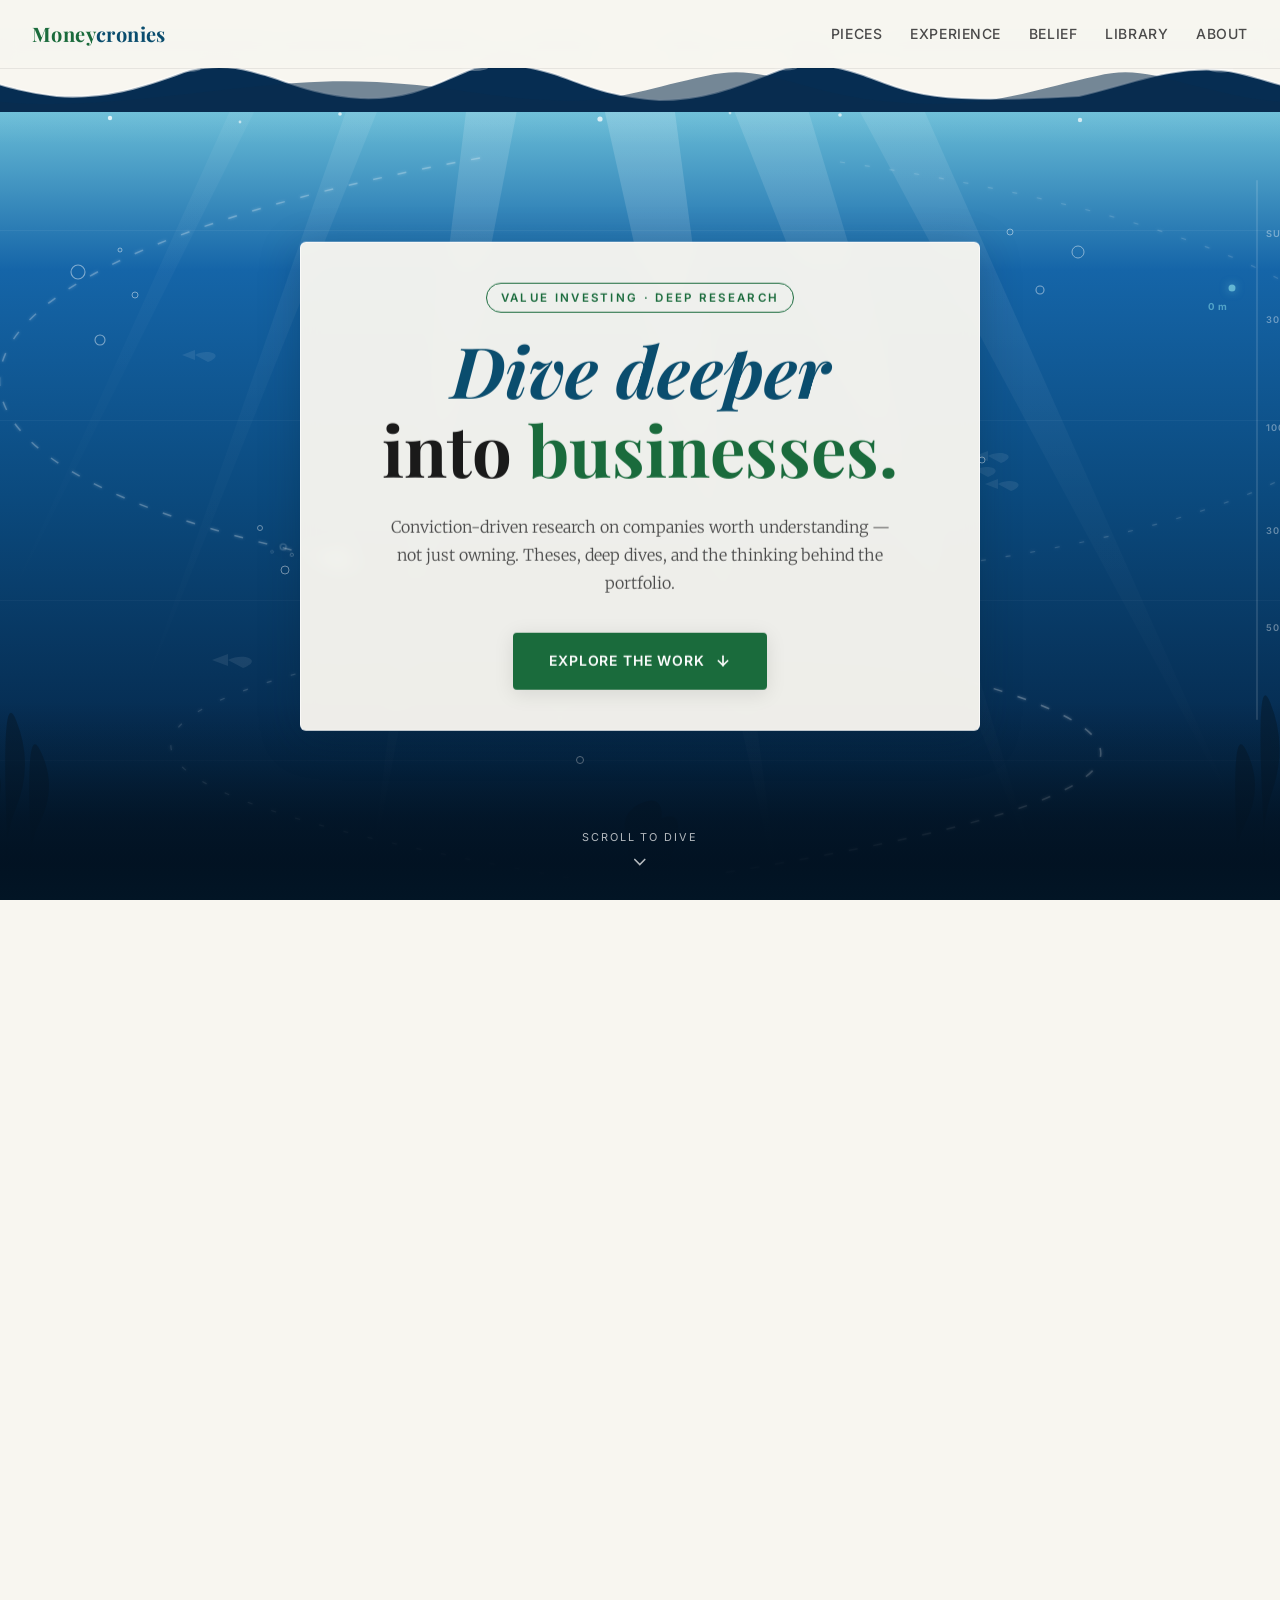
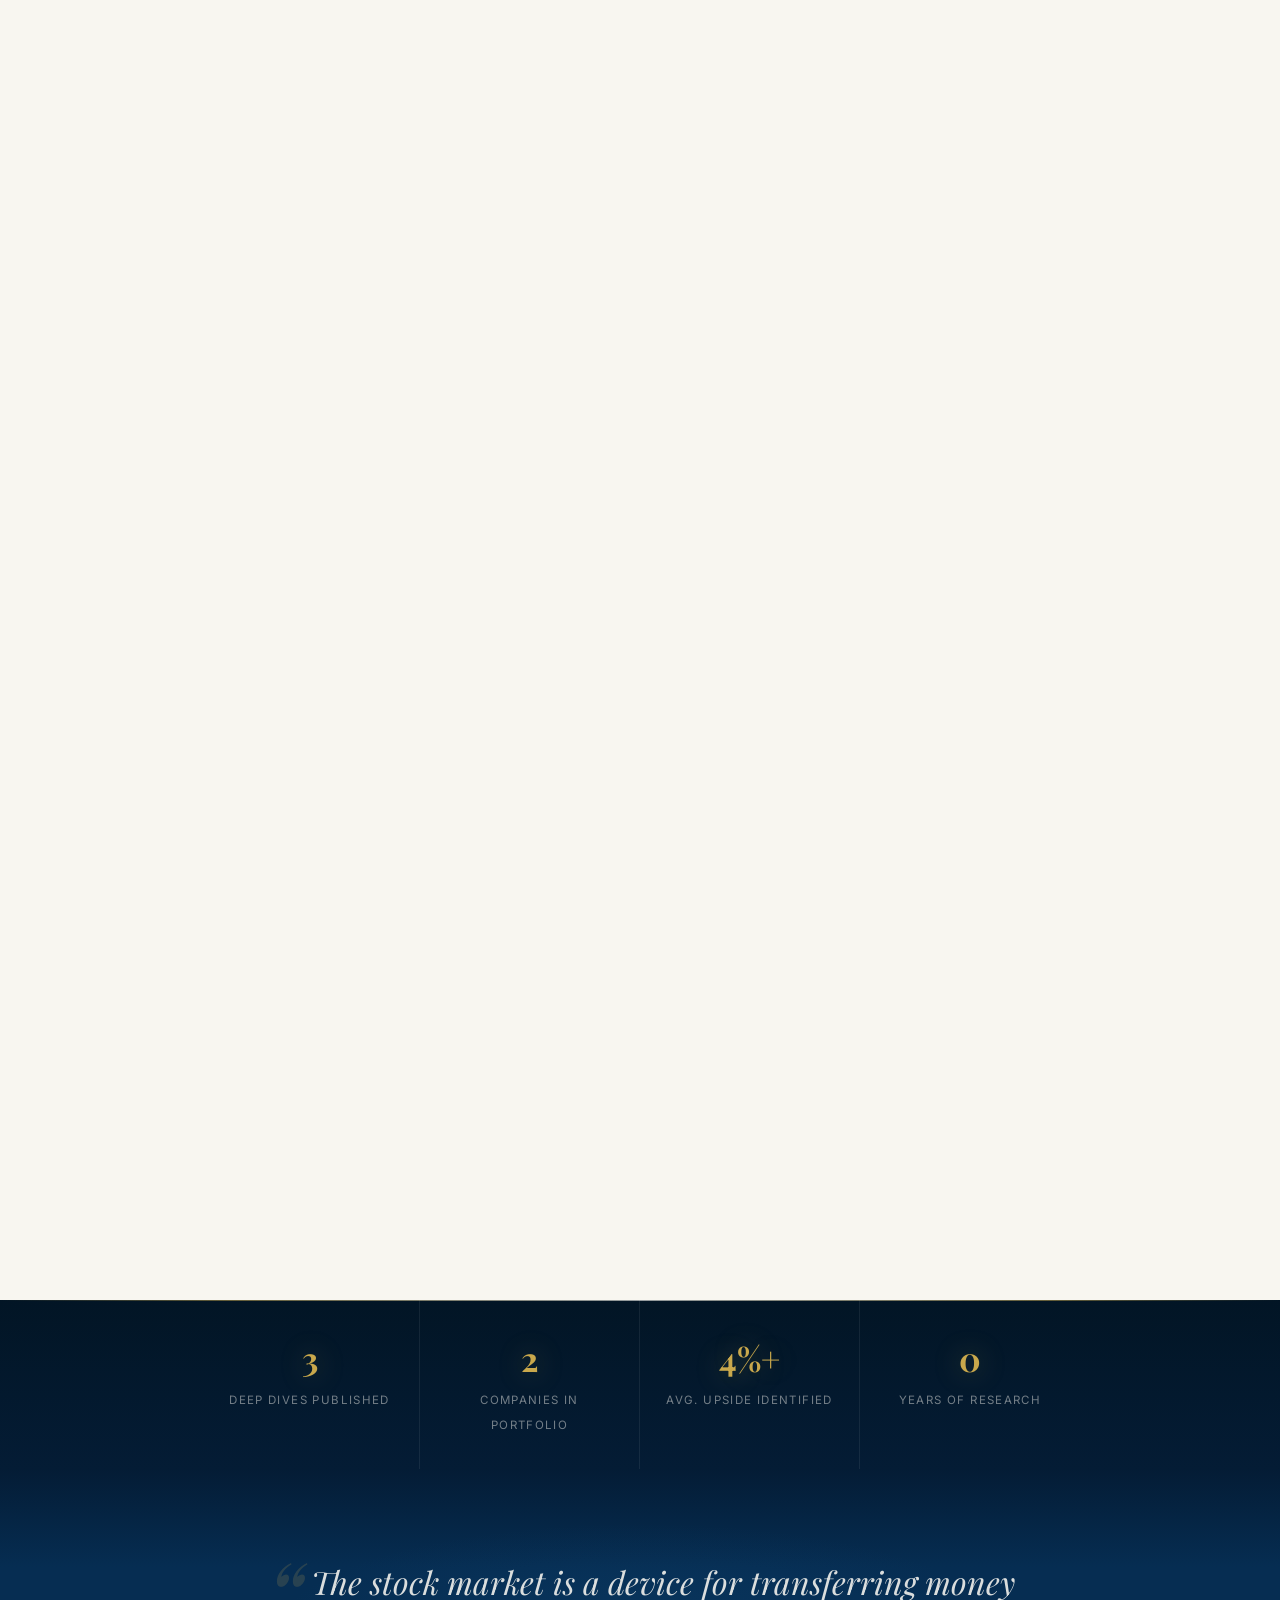
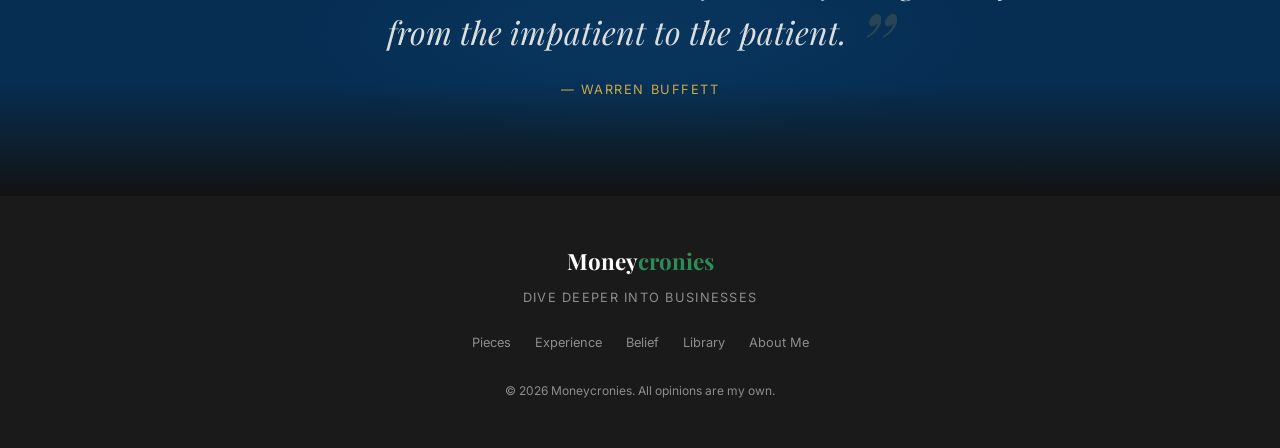
==== index.html @ e6f063aa "Fixed wave bar + ocean-floor treasure section redesign - Fixed dark-navy animated wave bar permanent" ====
<!DOCTYPE html>
<html lang="en">
<head>
  <meta charset="UTF-8" />
  <meta name="viewport" content="width=device-width, initial-scale=1.0" />
  <title>Moneycronies — Dive Deeper Into Businesses</title>
  <meta name="description" content="Value investing research, deep-dive analyses, and stock theses by an MBA student turned investor." />
  <link rel="stylesheet" href="styles/main.css?v=11" />
  <link rel="preconnect" href="https://fonts.googleapis.com" />
  <link rel="preconnect" href="https://fonts.gstatic.com" crossorigin />
</head>
<body>

  <!-- ── Navigation ── -->
  <nav class="site-nav" id="siteNav" aria-label="Main navigation">
    <div class="nav-logo">Money<span>cronies</span></div>
    <ul class="nav-links">
      <li><a href="portfolio.html#pieces">Pieces</a></li>
      <li><a href="portfolio.html#experience">Experience</a></li>
      <li><a href="portfolio.html#belief">Belief</a></li>
      <li><a href="portfolio.html#library">Library</a></li>
      <li><a href="portfolio.html#about">About</a></li>
    </ul>
  </nav>

  <!-- ── Fixed Wave Bar — permanently anchored below nav, always visible ── -->
  <div class="fixed-wave" aria-hidden="true">
    <svg viewBox="0 0 1440 52" preserveAspectRatio="none"
         xmlns="http://www.w3.org/2000/svg">

      <!-- Wave 1 — primary crashing wave, right → left, 14 s -->
      <g>
        <animateTransform attributeName="transform" attributeType="XML"
          type="translate" from="0,0" to="-1440,0"
          dur="14s" repeatCount="indefinite"/>

        <!-- Dark navy filled wave body: steep leading face, gentle trailing face -->
        <path d="M0,36
                 C65,22  105,6  160,10  C200,14 230,30 290,36
                 C355,40 400,22 440,10  C472,4  495,7  520,14
                 C548,20 572,34 632,38  C690,40 720,22 760,8
                 C796,2  820,6  850,14  C878,22 905,36 968,40
                 C1030,40 1070,20 1110,8 C1144,2 1166,6 1194,14
                 C1222,22 1248,36 1308,38 C1355,40 1400,38 1440,36
                 C1505,22 1545,6  1600,10 C1640,14 1670,30 1730,36
                 C1795,40 1840,22 1880,10 C1912,4  1935,7  1960,14
                 C1988,20 2012,34 2072,38 C2130,40 2160,22 2200,8
                 C2236,2  2260,6  2290,14 C2318,22 2345,36 2408,40
                 C2470,40 2510,20 2550,8  C2584,2  2606,6  2634,14
                 C2662,22 2688,36 2748,38 C2795,40 2840,38 2880,36
                 L2880,52 L0,52 Z"
              fill="#062d52"/>

        <!-- White foam — highlights the crest of each wave -->
        <path d="M0,36
                 C65,22  105,6  160,10  C200,14 230,30 290,36
                 C355,40 400,22 440,10  C472,4  495,7  520,14
                 C548,20 572,34 632,38  C690,40 720,22 760,8
                 C796,2  820,6  850,14  C878,22 905,36 968,40
                 C1030,40 1070,20 1110,8 C1144,2 1166,6 1194,14
                 C1222,22 1248,36 1308,38 C1355,40 1400,38 1440,36
                 C1505,22 1545,6  1600,10 C1640,14 1670,30 1730,36
                 C1795,40 1840,22 1880,10 C1912,4  1935,7  1960,14
                 C1988,20 2012,34 2072,38 C2130,40 2160,22 2200,8
                 C2236,2  2260,6  2290,14 C2318,22 2345,36 2408,40
                 C2470,40 2510,20 2550,8  C2584,2  2606,6  2634,14
                 C2662,22 2688,36 2748,38 C2795,40 2840,38 2880,36"
              fill="none" stroke="rgba(255,255,255,0.60)" stroke-width="2.2"
              stroke-linecap="round"/>

        <!-- Foam speckles at wave peaks — simulate breaking crests -->
        <ellipse cx="160"  cy="9"  rx="14" ry="3.5" fill="rgba(255,255,255,0.28)"/>
        <ellipse cx="440"  cy="9"  rx="12" ry="3"   fill="rgba(255,255,255,0.24)"/>
        <ellipse cx="760"  cy="7"  rx="16" ry="4"   fill="rgba(255,255,255,0.30)"/>
        <ellipse cx="1110" cy="7"  rx="14" ry="3.5" fill="rgba(255,255,255,0.26)"/>
        <ellipse cx="1600" cy="9"  rx="14" ry="3.5" fill="rgba(255,255,255,0.28)"/>
        <ellipse cx="1880" cy="9"  rx="12" ry="3"   fill="rgba(255,255,255,0.24)"/>
        <ellipse cx="2200" cy="7"  rx="16" ry="4"   fill="rgba(255,255,255,0.30)"/>
        <ellipse cx="2550" cy="7"  rx="14" ry="3.5" fill="rgba(255,255,255,0.26)"/>
      </g>

      <!-- Wave 2 — secondary swell, left → right, 22 s, slightly transparent -->
      <g>
        <animateTransform attributeName="transform" attributeType="XML"
          type="translate" from="-1440,0" to="0,0"
          dur="22s" repeatCount="indefinite"/>

        <path d="M0,40
                 C120,30 190,18 280,22  C365,26 405,38 475,40
                 C545,44 585,28 650,16  C688,8  715,14 755,24
                 C790,32 820,42 905,44  C985,44 1025,28 1090,16
                 C1125,8  1152,14 1192,24 C1232,32 1262,42 1340,44
                 C1385,44 1415,42 1440,40
                 C1560,30 1630,18 1720,22 C1805,26 1845,38 1915,40
                 C1985,44 2025,28 2090,16 C2128,8  2155,14 2195,24
                 C2230,32 2260,42 2345,44 C2425,44 2465,28 2530,16
                 C2565,8  2592,14 2632,24 C2672,32 2702,42 2780,44
                 C2825,44 2855,42 2880,40
                 L2880,52 L0,52 Z"
              fill="rgba(10,45,78,0.55)"/>
      </g>

    </svg>
  </div>

  <!-- ══════════════════════════════════════════════════════════
       HERO — 500vh scroll wrapper; inner sticky div is 100vh.
       Fish follows SVG path. Depth panels reveal progressively.
  ══════════════════════════════════════════════════════════════ -->
  <div class="hero-scroll-wrapper" id="heroScrollWrapper">
    <div class="hero-sticky">

      <!-- ── Full-viewport ocean illustration ── -->
      <svg id="oceanScene" class="ocean-scene"
           viewBox="0 0 1440 900"
           preserveAspectRatio="xMidYMid slice"
           xmlns="http://www.w3.org/2000/svg"
           aria-hidden="true">
        <defs>

          <!-- Ocean gradient: pale surface → deep abyss -->
          <linearGradient id="oceanGrad" x1="0" y1="0" x2="0" y2="1">
            <stop offset="0%"   stop-color="#dff2fb"/>
            <stop offset="12%"  stop-color="#6bbfd8"/>
            <stop offset="30%"  stop-color="#1565a8"/>
            <stop offset="55%"  stop-color="#0b4a7e"/>
            <stop offset="80%"  stop-color="#062d52"/>
            <stop offset="100%" stop-color="#021525"/>
          </linearGradient>

          <!-- Crepuscular rays: bright at surface, fade with depth -->
          <linearGradient id="rayGrad" x1="0" y1="0" x2="0" y2="1">
            <stop offset="0%"   stop-color="#ffffff" stop-opacity="0.20"/>
            <stop offset="60%"  stop-color="#ffffff" stop-opacity="0.04"/>
            <stop offset="100%" stop-color="#ffffff" stop-opacity="0"/>
          </linearGradient>

          <!-- Fish drop shadow -->
          <filter id="turtleShadow" x="-40%" y="-40%" width="180%" height="180%">
            <feDropShadow dx="0" dy="2" stdDeviation="6"
                          flood-color="#021525" flood-opacity="0.50"/>
          </filter>

          <!-- Subtle path glow -->
          <filter id="pathGlow" x="-10%" y="-10%" width="120%" height="120%">
            <feGaussianBlur stdDeviation="1.5" result="b"/>
            <feMerge><feMergeNode in="b"/><feMergeNode in="SourceGraphic"/></feMerge>
          </filter>

          <!-- Sky gradient above the water surface -->
          <linearGradient id="skyGrad" x1="0" y1="0" x2="0" y2="1">
            <stop offset="0%"   stop-color="#dff2fb" stop-opacity="0.30"/>
            <stop offset="100%" stop-color="#dff2fb" stop-opacity="0"/>
          </linearGradient>

        </defs>

        <!-- Background -->
        <rect width="1440" height="900" fill="url(#oceanGrad)"/>

        <!-- Sky area — static gradient fade above the surface wave -->
        <rect x="0" y="0" width="1440" height="145" fill="url(#skyGrad)"/>

        <!-- Halocline depth bands -->
        <rect x="0" y="230" width="1440" height="1" fill="white" opacity="0.05"/>
        <rect x="0" y="420" width="1440" height="1" fill="white" opacity="0.04"/>
        <rect x="0" y="600" width="1440" height="1" fill="white" opacity="0.03"/>
        <rect x="0" y="760" width="1440" height="1" fill="white" opacity="0.02"/>

        <!-- Crepuscular rays -->
        <polygon points="560,0  618,0  450,880"  fill="url(#rayGrad)" opacity="0.85"/>
        <polygon points="660,0  740,0  860,900"  fill="url(#rayGrad)" opacity="1"/>
        <polygon points="770,0  855,0  1120,880" fill="url(#rayGrad)" opacity="0.8"/>
        <polygon points="880,0  955,0  1320,820" fill="url(#rayGrad)" opacity="0.6"/>
        <polygon points="465,0  502,0  220,700"  fill="url(#rayGrad)" opacity="0.55"/>
        <polygon points="360,0  390,0   80,620"  fill="url(#rayGrad)" opacity="0.35"/>

        <!-- Surface sparkles — fixed twinkle points on the water -->
        <circle cx="190"  cy="118" r="2.2" fill="white" opacity="0.8"/>
        <circle cx="420"  cy="114" r="1.8" fill="white" opacity="0.7"/>
        <circle cx="680"  cy="119" r="2.6" fill="white" opacity="0.75"/>
        <circle cx="920"  cy="115" r="1.8" fill="white" opacity="0.65"/>
        <circle cx="1160" cy="120" r="2.2" fill="white" opacity="0.7"/>
        <circle cx="320"  cy="122" r="1.4" fill="white" opacity="0.6"/>
        <circle cx="810"  cy="113" r="1.4" fill="white" opacity="0.55"/>

        <!-- Ambient background bubbles (fixed — do not move with path group) -->
        <g opacity="0.45">
          <circle cx="180" cy="340" r="5"   fill="none" stroke="white" stroke-width="1.1"/>
          <circle cx="215" cy="295" r="3"   fill="none" stroke="white" stroke-width="1"/>
          <circle cx="158" cy="272" r="7"   fill="none" stroke="white" stroke-width="1.1"/>
          <circle cx="200" cy="250" r="2"   fill="none" stroke="white" stroke-width="1"/>
          <circle cx="1120" cy="290" r="4"  fill="none" stroke="white" stroke-width="1.1"/>
          <circle cx="1158" cy="252" r="6"  fill="none" stroke="white" stroke-width="1"/>
          <circle cx="1090" cy="232" r="3"  fill="none" stroke="white" stroke-width="1"/>
          <circle cx="365"  cy="570" r="4"  fill="none" stroke="white" stroke-width="1"/>
          <circle cx="340"  cy="528" r="2.5" fill="none" stroke="white" stroke-width="0.9"/>
          <circle cx="1030" cy="500" r="5"  fill="none" stroke="white" stroke-width="1.1"/>
          <circle cx="1062" cy="460" r="3"  fill="none" stroke="white" stroke-width="1"/>
          <circle cx="660"  cy="760" r="3.5" fill="none" stroke="white" stroke-width="1"/>
          <circle cx="640"  cy="718" r="2"   fill="none" stroke="white" stroke-width="0.9"/>
        </g>

        <!-- Decorative background fish silhouettes (fixed) -->
        <g fill="white" opacity="0.08">
          <path d="M275,355 C288,348 306,355 288,362 Z"/>
          <path d="M262,355 L275,350 L275,360 Z"/>
          <path d="M1055,470 C1068,463 1086,470 1068,477 Z"/>
          <path d="M1042,470 L1055,465 L1055,475 Z"/>
          <path d="M1068,456 C1081,449 1099,456 1081,463 Z"/>
          <path d="M1055,456 L1068,451 L1068,461 Z"/>
          <path d="M1078,484 C1091,477 1109,484 1091,491 Z"/>
          <path d="M1065,484 L1078,479 L1078,489 Z"/>
          <path d="M308,660 C323,652 344,660 323,668 Z"/>
          <path d="M292,660 L308,654 L308,666 Z"/>
        </g>

        <!-- Seabed: rocks, coral, seaweed (fixed) -->
        <g fill="#051828" opacity="0.5">
          <ellipse cx="180"  cy="898" rx="140" ry="18"/>
          <ellipse cx="720"  cy="900" rx="200" ry="15"/>
          <ellipse cx="1260" cy="898" rx="150" ry="17"/>
          <ellipse cx="500"  cy="901" rx="90"  ry="12"/>
          <ellipse cx="990"  cy="901" rx="100" ry="13"/>
          <!-- Seaweed left -->
          <path d="M 65,900 Q 52,838 68,792 Q 84,746 66,702 Q 48,658  65,900 Z"/>
          <path d="M 90,900 Q 78,852 96,808 Q114,764  96,720 Q 78,676  90,900 Z"/>
          <path d="M114,900 Q102,858 120,822 Q138,786 120,750 Q102,714 114,900 Z"/>
          <path d="M 42,900 Q 20,814  54,748 Q 88,682  66,900 Z" opacity="0.6"/>
          <path d="M 52,900 L 46,818 Q 32,784  62,772 Q 92,760  74,820 L 68,900 Z"/>
          <!-- Seaweed right -->
          <path d="M1348,900 Q1336,838 1352,792 Q1368,746 1350,702 Q1332,658 1348,900 Z"/>
          <path d="M1372,900 Q1360,852 1378,808 Q1396,764 1378,720 Q1360,676 1372,900 Z"/>
          <path d="M1320,900 Q1308,858 1326,822 Q1344,786 1326,750 Q1308,714 1320,900 Z"/>
          <path d="M1398,900 Q1420,814 1386,748 Q1352,682 1372,900 Z" opacity="0.6"/>
          <!-- Centre coral -->
          <path d="M712,900 L708,844 Q696,812 724,802 Q752,792 736,846 L732,900 Z"/>
          <path d="M732,900 L728,856 Q716,828 742,818 Q768,808 752,854 L748,900 Z"/>
        </g>

        <!-- ══════════════════════════════════════════════
             PATH GROUP — dive paths + animated fish.
             JS applies translate(0, -Y) to this group as
             scroll progresses, creating the parallax effect
             of rising upward as you descend deeper.
             Fish (turtleGroup) lives here too so it stays
             visually on the path at all scroll positions.
        ══════════════════════════════════════════════ -->
        <g id="pathGroup">

          <!--
            TWO ASYMMETRIC DIVE PATHS
            Path A: fish follows this. Starts left-of-centre, lunges far LEFT,
                    crosses to far RIGHT, settles centre-bottom.
            Path B: decorative companion. Starts right-of-centre, lunges far RIGHT,
                    crosses to far LEFT, settles slightly offset from A.
          -->

          <!-- Path A — fish route -->
          <path id="divePath"
                d="M 560,158
                   C -60,270 -80,480 500,575
                   C 1080,670 1540,755 790,875"
                fill="none"
                stroke="white"
                stroke-width="1.5"
                stroke-opacity="0.24"
                stroke-dasharray="9 16"
                filter="url(#pathGlow)"/>

          <!-- Path B — companion (different amplitude, different phase) -->
          <path id="divePathB"
                d="M 920,162
                   C 1600,260 1640,490 980,572
                   C 320,654 -100,748 650,878"
                fill="none"
                stroke="white"
                stroke-width="1.2"
                stroke-opacity="0.13"
                stroke-dasharray="5 20"
                filter="url(#pathGlow)"/>

          <!-- ══════════════════════════════════════════════
               ANIMATED FISH — faces right (+x), tail at left.
               JS sets: transform="translate(x,y) rotate(θ)"
               Position is in pathGroup's local SVG coordinates.
          ══════════════════════════════════════════════ -->
          <g id="turtleGroup" filter="url(#turtleShadow)">

            <!-- Tail fin — forked, behind the body -->
            <path d="M-20,-9 L-28,0 L-20,9 Z"
                  fill="rgba(107,191,216,0.60)"/>

            <!-- Main body — streamlined oval -->
            <ellipse cx="-2" cy="0" rx="17" ry="9"
                     fill="rgba(107,191,216,0.82)"/>

            <!-- Dorsal fin -->
            <path d="M-6,-9 C-2,-18 7,-14 6,-9 Z"
                  fill="rgba(107,191,216,0.52)"/>

            <!-- Pectoral fin (near side) -->
            <path d="M0,-5 C5,-12 12,-9 10,-4 Z"
                  fill="rgba(255,255,255,0.20)"/>

            <!-- Lateral line — subtle stripe -->
            <path d="M-14,0 C-6,-3 4,-3 12,0"
                  stroke="rgba(255,255,255,0.22)" stroke-width="1.2" fill="none"/>

            <!-- Belly highlight -->
            <path d="M-10,5 C-2,8 6,7 12,3"
                  stroke="rgba(255,255,255,0.14)" stroke-width="1.5" fill="none"/>

            <!-- Eye — dark with specular dot -->
            <circle cx="10" cy="-2" r="3.2" fill="rgba(4,28,48,0.88)"/>
            <circle cx="11" cy="-3" r="1.1" fill="rgba(255,255,255,0.72)"/>

            <!-- Trail bubbles (at negative-x, behind the fish) -->
            <circle class="tb" cx="-36" cy="-5" r="2.2"
                    fill="none" stroke="rgba(255,255,255,0.38)" stroke-width="1.0"/>
            <circle class="tb" cx="-48" cy=" 4" r="1.6"
                    fill="none" stroke="rgba(255,255,255,0.28)" stroke-width="0.9"/>
            <circle class="tb" cx="-58" cy="-2" r="3.0"
                    fill="none" stroke="rgba(255,255,255,0.22)" stroke-width="1.1"/>
            <circle class="tb" cx="-68" cy=" 5" r="1.4"
                    fill="none" stroke="rgba(255,255,255,0.18)" stroke-width="0.8"/>

          </g><!-- /#turtleGroup -->

        </g><!-- /#pathGroup -->

      </svg><!-- /#oceanScene -->

      <!-- ══════════════════════════════════════════════
           DEPTH CONTENT PANELS
           Each panel is positioned absolutely inside the sticky
           viewport. JS drives all position/opacity via RAF.
           Panels linger centred, then anchor to their side,
           then recede upward out of view as dive continues.
      ══════════════════════════════════════════════ -->

      <!-- Panel 1 — The Framework (left) -->
      <div class="depth-panel dp-left" id="depthPanel1" data-threshold="0.18">
        <div class="dp-depth-tag">30 m · The Framework</div>
        <h3 class="dp-title">Three Questions Before Every Investment</h3>
        <ol class="dp-list">
          <li>Does the business possess a structural, durable advantage?</li>
          <li>Does management allocate capital with discipline and honesty?</li>
          <li>Am I paying a rational price relative to intrinsic value?</li>
        </ol>
        <p class="dp-note">If all three answers are yes, I write the thesis.</p>
      </div>

      <!-- Panel 2 — Latest Deep Dive (right) -->
      <div class="depth-panel dp-right" id="depthPanel2" data-threshold="0.38">
        <div class="dp-depth-tag">100 m · Latest Work</div>
        <h3 class="dp-title">Latest Deep Dive</h3>
        <p class="dp-excerpt">
          A full-length analysis examining the competitive position,
          unit economics, and long-term earnings power of a business
          the market has mispriced.
        </p>
        <a href="portfolio.html#pieces" class="dp-link">
          Read the Analysis
          <svg width="12" height="12" viewBox="0 0 24 24" fill="none"
               stroke="currentColor" stroke-width="2.5" stroke-linecap="round">
            <line x1="5" y1="12" x2="19" y2="12"/>
            <polyline points="12 5 19 12 12 19"/>
          </svg>
        </a>
      </div>

      <!-- Panel 3 — Conviction (left) -->
      <div class="depth-panel dp-left" id="depthPanel3" data-threshold="0.58">
        <div class="dp-depth-tag">300 m · Conviction</div>
        <blockquote class="dp-quote">
          "The best businesses are the ones that keep getting better."
          <cite>— Charlie Munger</cite>
        </blockquote>
        <p class="dp-note">
          I look for compounding machines — businesses that reinvest
          at high returns and widen their moat with every passing year.
        </p>
      </div>

      <!-- Panel 4 — CTA (centre) -->
      <div class="depth-panel dp-centre" id="depthPanel4" data-threshold="0.76">
        <div class="dp-depth-tag">500 m · The Full Portfolio</div>
        <h3 class="dp-title">You've Reached the Bottom.</h3>
        <p class="dp-note">
          Every position in my portfolio has a written thesis behind it.
          Explore the deep dives, the reasoning, and the conviction.
        </p>
        <a href="portfolio.html" class="dp-cta-btn">
          Explore the Work
          <svg width="14" height="14" viewBox="0 0 24 24" fill="none"
               stroke="currentColor" stroke-width="2.5" stroke-linecap="round">
            <line x1="12" y1="5" x2="12" y2="19"/>
            <polyline points="19 12 12 19 5 12"/>
          </svg>
        </a>
      </div>

      <!-- ── Depth meter (right edge) ── -->
      <div class="depth-meter" id="depthMeter" aria-hidden="true">
        <div class="dm-track">
          <div class="dm-fill" id="dmFill"></div>
        </div>
        <div class="dm-labels">
          <span class="dm-label" style="top:10%">Surface</span>
          <span class="dm-label" style="top:26%">30 m</span>
          <span class="dm-label" style="top:46%">100 m</span>
          <span class="dm-label" style="top:65%">300 m</span>
          <span class="dm-label" style="top:83%">500 m</span>
        </div>
        <div class="dm-dot" id="dmDot"></div>
        <div class="dm-depth-readout" id="dmReadout">0 m</div>
      </div>

      <!-- ── Hero text (fades out as dive begins) ── -->
      <div class="hero-content" id="heroContent">
        <span class="hero-eyebrow">Value Investing · Deep Research</span>
        <h1 class="hero-title">
          <em>Dive deeper</em><br />
          into <span class="accent">businesses.</span>
        </h1>
        <p class="hero-sub">
          Conviction-driven research on companies worth understanding —
          not just owning. Theses, deep dives, and the thinking
          behind the portfolio.
        </p>
        <a href="portfolio.html" class="btn-primary">
          Explore the Work
          <svg width="16" height="16" viewBox="0 0 24 24" fill="none"
               stroke="currentColor" stroke-width="2.5" stroke-linecap="round">
            <line x1="12" y1="5" x2="12" y2="19"/>
            <polyline points="19 12 12 19 5 12"/>
          </svg>
        </a>
      </div>

      <!-- ── Scroll prompt ── -->
      <div class="scroll-cue" id="scrollCue" aria-hidden="true">
        <span>Scroll to dive</span>
        <svg viewBox="0 0 24 24" fill="none" stroke="currentColor"
             stroke-width="2" stroke-linecap="round">
          <polyline points="6 9 12 15 18 9"/>
        </svg>
      </div>

    </div><!-- /.hero-sticky -->
  </div><!-- /.hero-scroll-wrapper -->

  <!-- ── Stats Bar ── -->
  <div class="stats-bar" role="region" aria-label="Quick stats">
    <div class="stat-item reveal">
      <span class="stat-num" data-count="12">0</span>
      <span class="stat-label">Deep Dives Published</span>
    </div>
    <div class="stat-item reveal reveal-delay-1">
      <span class="stat-num" data-count="8">0</span>
      <span class="stat-label">Companies in Portfolio</span>
    </div>
    <div class="stat-item reveal reveal-delay-2">
      <span class="stat-num" data-suffix="%+" data-count="18">0</span>
      <span class="stat-label">Avg. Upside Identified</span>
    </div>
    <div class="stat-item reveal reveal-delay-3">
      <span class="stat-num" data-count="3">0</span>
      <span class="stat-label">Years of Research</span>
    </div>
  </div>

  <!-- ── Teaser Quote ── -->
  <section class="teaser-quote" aria-label="Philosophy">
    <blockquote class="reveal">
      <span class="quote-mark">&ldquo;</span>
      The stock market is a device for transferring money from the impatient
      to the patient.
      <span class="quote-mark">&rdquo;</span>
      <cite>— Warren Buffett</cite>
    </blockquote>
  </section>

  <!-- ── Footer ── -->
  <footer class="site-footer">
    <div class="footer-logo">Money<span>cronies</span></div>
    <p class="footer-tagline">Dive Deeper Into Businesses</p>
    <nav class="footer-nav" aria-label="Footer navigation">
      <a href="portfolio.html#pieces">Pieces</a>
      <a href="portfolio.html#experience">Experience</a>
      <a href="portfolio.html#belief">Belief</a>
      <a href="portfolio.html#library">Library</a>
      <a href="portfolio.html#about">About Me</a>
    </nav>
    <p class="footer-copy">&copy; 2026 Moneycronies. All opinions are my own.</p>
  </footer>

  <script src="scripts/main.js"></script>
</body>
</html>
---- styles/main.css ----
/* ============================================================
   MONEYCRONIES — Main Stylesheet
   Palette: White #FFFFFF | Green #1A6B3C | Teal #0A4D6E | Blue #1B6CA8
   ============================================================ */

@import url('https://fonts.googleapis.com/css2?family=Playfair+Display:ital,wght@0,400;0,600;0,700;1,400&family=Inter:wght@300;400;500;600&family=Merriweather:ital,wght@0,300;0,400;1,300&display=swap');

/* ── Reset & Base ── */
*, *::before, *::after { box-sizing: border-box; margin: 0; padding: 0; }

:root {
  --white:       #FFFFFF;
  --cream:       #F8F6F0;
  --ink:         #1A1A1A;
  --ink-light:   #4A4A4A;
  --green:       #1A6B3C;
  --green-light: #2E8B57;
  --green-muted: #D6EDE0;
  --blue:        #1B6CA8;
  --blue-deep:   #0A4D6E;
  --blue-muted:  #D0E8F5;
  --gold:        #C9A84C;
  --border:      #D8D4C8;

  --font-serif:  'Playfair Display', Georgia, serif;
  --font-body:   'Inter', system-ui, sans-serif;
  --font-read:   'Merriweather', Georgia, serif;

  --max-w:       1100px;
  --radius:      4px;
  --shadow-sm:   0 1px 4px rgba(0,0,0,0.08);
  --shadow-md:   0 4px 20px rgba(0,0,0,0.10);
  --shadow-lg:   0 10px 40px rgba(0,0,0,0.14);
  --transition:  0.3s ease;
}

html { scroll-behavior: smooth; font-size: 16px; }

body {
  font-family: var(--font-body);
  color: var(--ink);
  background: var(--cream);
  line-height: 1.6;
  overflow-x: hidden;
}

a { color: inherit; text-decoration: none; }
img { max-width: 100%; display: block; }

/* ── Utility ── */
.container { max-width: var(--max-w); margin: 0 auto; padding: 0 24px; }
.sr-only { position: absolute; width: 1px; height: 1px; overflow: hidden; clip: rect(0,0,0,0); }

/* ── Scrollbar ── */
::-webkit-scrollbar { width: 6px; }
::-webkit-scrollbar-track { background: var(--cream); }
::-webkit-scrollbar-thumb { background: var(--green); border-radius: 3px; }

/* ============================================================
   HERO PAGE  (index.html)
   ============================================================ */

/* ── Nav — always cream, always-green logo ── */
.site-nav {
  position: fixed;
  top: 0; left: 0; right: 0;
  z-index: 100;
  padding: 18px 32px;
  display: flex;
  justify-content: space-between;
  align-items: center;
  background: rgba(248, 246, 240, 0.97);
  backdrop-filter: blur(10px);
  -webkit-backdrop-filter: blur(10px);
  box-shadow: 0 1px 0 rgba(0,0,0,0.07);
}

/* Logo — always brand green */
.nav-logo {
  font-family: var(--font-serif);
  font-size: 1.25rem;
  font-weight: 700;
  color: var(--green);
  letter-spacing: 0.02em;
}
.nav-logo span { color: var(--blue-deep); }

/* Nav links — always ink */
.nav-links { display: flex; gap: 28px; list-style: none; }
.nav-links a {
  font-size: 0.875rem;
  font-weight: 500;
  color: var(--ink-light);
  letter-spacing: 0.04em;
  text-transform: uppercase;
  transition: color var(--transition);
}
.nav-links a:hover { color: var(--green); }

/* Fixed wave bar — sits just below the nav, always visible */
.fixed-wave {
  position: fixed;
  top: 60px;      /* nav height ≈ 56px + 4px breathing room */
  left: 0;
  right: 0;
  height: 52px;
  z-index: 99;    /* below nav (100), above hero ocean */
  overflow: hidden;
  pointer-events: none;
  background: var(--cream); /* cream above the wave line */
}
.fixed-wave svg {
  position: absolute;
  inset: 0;
  width: 100%;
  height: 100%;
}

/* ══════════════════════════════════════════════════
   HERO — Scroll-driven ocean dive
   The wrapper is tall (280vh); the inner div is sticky
   so the scene stays in the viewport while the user
   scrolls, driving the turtle along an SVG path.
══════════════════════════════════════════════════ */

/* Tall scroll container — 500vh gives room for 4 depth panels */
.hero-scroll-wrapper {
  position: relative;
  height: 500vh;
}

/* Sticky viewport — ocean lives here */
.hero-sticky {
  position: sticky;
  top: 0;
  height: 100vh;
  overflow: hidden;
}

/* Smooth gradient vignettes — top and bottom of the ocean */
.hero-sticky::before,
.hero-sticky::after {
  content: '';
  position: absolute;
  left: 0;
  right: 0;
  z-index: 6;          /* above ocean SVG, below depth panels (z-index 7+) */
  pointer-events: none;
}
/* Top vignette — removed; nav is always cream, no scrim needed */
.hero-sticky::before {
  top: 0;
  height: 112px; /* matches nav (60px) + wave bar (52px) */
  background: transparent;
}
/* Bottom vignette — fades deep ocean into the dark seabed below */
.hero-sticky::after {
  bottom: 0;
  height: 22vh;
  background: linear-gradient(
    to bottom,
    transparent        0%,
    rgba(2,18,34,0.25) 30%,
    rgba(2,18,34,0.72) 60%,
    rgba(2,18,34,0.95) 82%,
    #021525            100%
  );
}

/* Full-bleed ocean SVG */
.ocean-scene {
  position: absolute;
  inset: 0;
  width: 100%;
  height: 100%;
  display: block;
}

/* ── Hero text overlay ── */
.hero-content {
  position: absolute;
  top: 54%;
  left: 50%;
  transform: translate(-50%, -50%);
  z-index: 10;
  text-align: center;
  max-width: 680px;
  width: calc(100% - 48px);
  padding: 40px 48px;
  /* Solid card floating in the ocean */
  background: rgba(248, 246, 240, 0.96);
  backdrop-filter: blur(8px);
  -webkit-backdrop-filter: blur(8px);
  border: 1px solid rgba(255, 255, 255, 0.70);
  border-radius: 6px;
  box-shadow: 0 8px 40px rgba(4, 30, 48, 0.25);
  will-change: opacity, transform;
}

.hero-eyebrow {
  display: inline-block;
  font-size: 0.72rem;
  font-weight: 600;
  letter-spacing: 0.2em;
  text-transform: uppercase;
  color: var(--green);
  margin-bottom: 18px;
  padding: 5px 14px;
  border: 1px solid var(--green);
  border-radius: 20px;
}

.hero-title {
  font-family: var(--font-serif);
  font-size: clamp(2.4rem, 5.5vw, 4.4rem);
  font-weight: 700;
  line-height: 1.12;
  color: var(--ink);
  margin-bottom: 24px;
}
.hero-title em    { font-style: italic; color: var(--blue-deep); }
.hero-title .accent { color: var(--green); }

.hero-sub {
  font-family: var(--font-read);
  font-size: 1rem;
  font-weight: 300;
  line-height: 1.75;
  color: var(--ink-light);
  max-width: 500px;
  margin: 0 auto 36px;
}

/* ── CTA button ── */
.btn-primary {
  display: inline-flex;
  align-items: center;
  gap: 10px;
  padding: 15px 34px;
  background: var(--green);
  color: var(--white);
  font-family: var(--font-body);
  font-size: 0.875rem;
  font-weight: 600;
  letter-spacing: 0.06em;
  text-transform: uppercase;
  border: 2px solid var(--green);
  border-radius: var(--radius);
  cursor: pointer;
  transition: background var(--transition), color var(--transition), transform 0.2s;
  box-shadow: var(--shadow-md);
}
.btn-primary:hover {
  background: transparent;
  color: var(--green);
  transform: translateY(-2px);
}
.btn-primary svg { transition: transform 0.3s; }
.btn-primary:hover svg { transform: translateY(3px); }

/* ── Scroll prompt ── */
.scroll-cue {
  position: absolute;
  bottom: 28px;
  left: 50%;
  transform: translateX(-50%);
  z-index: 10;
  display: flex;
  flex-direction: column;
  align-items: center;
  gap: 6px;
  color: rgba(255,255,255,0.7);
  font-size: 0.68rem;
  letter-spacing: 0.18em;
  text-transform: uppercase;
  animation: bob 2s ease-in-out infinite;
  will-change: opacity;
}
.scroll-cue svg { width: 20px; height: 20px; }

@keyframes bob {
  0%, 100% { transform: translateX(-50%) translateY(0); }
  50%       { transform: translateX(-50%) translateY(7px); }
}

/* ── Turtle trail bubbles (CSS animation, SVG-local coords) ── */
.tb {
  animation: trail-float 2.4s ease-out infinite;
  transform-box: fill-box;
  transform-origin: center;
}
.tb:nth-child(1) { animation-delay: 0s;    animation-duration: 2.2s; }
.tb:nth-child(2) { animation-delay: 0.55s; animation-duration: 2.8s; }
.tb:nth-child(3) { animation-delay: 1.1s;  animation-duration: 2.4s; }
.tb:nth-child(4) { animation-delay: 1.65s; animation-duration: 3s;   }

@keyframes trail-float {
  0%   { transform: translateY(0)    scale(1);   opacity: 0.75; }
  60%  { transform: translateY(-20px) scale(1.1); opacity: 0.4;  }
  100% { transform: translateY(-38px) scale(0.7); opacity: 0;    }
}

/* ══════════════════════════════════════════════════
   DEPTH CONTENT PANELS
   Positioned absolutely inside .hero-sticky.
   Revealed progressively via JS-added .visible class.
══════════════════════════════════════════════════ */
.depth-panel {
  position: absolute;
  /* Horizontally centred — JS applies translateX/Y offset to slide in/out */
  left: 50%;
  top: 52%;
  width: 490px;
  max-width: calc(100vw - 48px);
  padding: 32px 38px;
  /* Dark ocean glass */
  background: rgba(2, 18, 34, 0.82);
  backdrop-filter: blur(20px);
  -webkit-backdrop-filter: blur(20px);
  border: 1px solid rgba(255, 255, 255, 0.12);
  border-radius: 2px;
  border-left: 2px solid rgba(27, 108, 168, 0.60);
  color: rgba(255, 255, 255, 0.88);
  z-index: 8;
  /* JS drives opacity and transform — no CSS transition */
  opacity: 0;
  transform: translateX(-50%) translateY(-50%);
  pointer-events: none;
  will-change: transform, opacity;
}

/* Centre panel — top border instead of left */
.dp-centre {
  border-left: none;
  border-top: 2px solid rgba(27, 108, 168, 0.60);
  text-align: center;
  width: 530px;
  max-width: calc(100vw - 40px);
}

/* Depth tag — e.g. "30 m · The Framework" */
.dp-depth-tag {
  font-family: var(--font-body);
  font-size: 0.62rem;
  font-weight: 700;
  letter-spacing: 0.22em;
  text-transform: uppercase;
  color: rgba(107, 191, 216, 0.85);
  margin-bottom: 14px;
}

/* Panel headings */
.dp-title {
  font-family: var(--font-serif);
  font-size: 1.18rem;
  font-weight: 600;
  line-height: 1.35;
  color: rgba(255, 255, 255, 0.95);
  margin-bottom: 16px;
}

/* Numbered list (framework) */
.dp-list {
  padding-left: 20px;
  margin-bottom: 16px;
}
.dp-list li {
  font-family: var(--font-read);
  font-size: 0.88rem;
  font-weight: 300;
  line-height: 1.7;
  color: rgba(255, 255, 255, 0.75);
  margin-bottom: 8px;
}
.dp-list li::marker { color: rgba(107, 191, 216, 0.7); }

/* Excerpt paragraph */
.dp-excerpt {
  font-family: var(--font-read);
  font-size: 0.88rem;
  font-weight: 300;
  line-height: 1.75;
  color: rgba(255, 255, 255, 0.70);
  margin-bottom: 20px;
}

/* Small note / body text */
.dp-note {
  font-family: var(--font-read);
  font-size: 0.84rem;
  font-weight: 300;
  line-height: 1.75;
  color: rgba(255, 255, 255, 0.62);
  margin-top: 12px;
}

/* Quote block inside panel */
.dp-quote {
  font-family: var(--font-serif);
  font-size: 1.05rem;
  font-style: italic;
  line-height: 1.6;
  color: rgba(255, 255, 255, 0.90);
  border-left: none;
  padding: 0;
  margin-bottom: 16px;
}
.dp-quote cite {
  display: block;
  font-family: var(--font-body);
  font-style: normal;
  font-size: 0.68rem;
  font-weight: 600;
  letter-spacing: 0.14em;
  text-transform: uppercase;
  color: rgba(107, 191, 216, 0.7);
  margin-top: 8px;
}

/* Inline text link */
.dp-link {
  display: inline-flex;
  align-items: center;
  gap: 6px;
  font-family: var(--font-body);
  font-size: 0.72rem;
  font-weight: 600;
  letter-spacing: 0.1em;
  text-transform: uppercase;
  color: rgba(107, 191, 216, 0.9);
  transition: color 0.2s, gap 0.2s;
}
.dp-link:hover { color: white; gap: 10px; }

/* CTA button inside centre panel */
.dp-cta-btn {
  display: inline-flex;
  align-items: center;
  gap: 10px;
  margin-top: 20px;
  padding: 12px 28px;
  background: var(--green);
  color: white;
  font-family: var(--font-body);
  font-size: 0.8rem;
  font-weight: 600;
  letter-spacing: 0.08em;
  text-transform: uppercase;
  border: 1px solid var(--green);
  border-radius: var(--radius);
  transition: background 0.25s, transform 0.2s;
}
.dp-cta-btn:hover { background: transparent; border-color: var(--green-light); transform: translateY(-2px); }

/* ══════════════════════════════════════════════════
   DEPTH METER (right edge of hero)
   A thin vertical gauge that fills as user scrolls.
══════════════════════════════════════════════════ */
.depth-meter {
  position: absolute;
  right: 22px;
  top: 50%;
  transform: translateY(-50%);
  height: 60vh;
  z-index: 8;
  display: flex;
  align-items: flex-start;
}
.dm-track {
  width: 2px;
  height: 100%;
  background: rgba(255, 255, 255, 0.12);
  border-radius: 1px;
  position: relative;
  overflow: hidden;
}
.dm-fill {
  position: absolute;
  top: 0; left: 0; right: 0;
  height: 0%;
  background: linear-gradient(to bottom, rgba(107,191,216,0.8), rgba(27,108,168,0.5));
  border-radius: 1px;
  transition: height 0.1s linear;
}
.dm-labels {
  position: absolute;
  left: 10px;
  top: 0; bottom: 0;
  width: 52px;
}
.dm-label {
  position: absolute;
  font-family: var(--font-body);
  font-size: 0.58rem;
  font-weight: 600;
  letter-spacing: 0.1em;
  text-transform: uppercase;
  color: rgba(255, 255, 255, 0.38);
  white-space: nowrap;
  transform: translateY(-50%);
}
.dm-dot {
  position: absolute;
  right: 26px;
  top: 50%;
  width: 7px;
  height: 7px;
  border-radius: 50%;
  background: rgba(107, 191, 216, 0.9);
  transform: translateX(50%) translateY(-50%);
  box-shadow: 0 0 8px rgba(107, 191, 216, 0.6);
  transition: top 0.12s linear;
}
.dm-depth-readout {
  position: absolute;
  right: 30px;
  top: calc(50% + 14px);
  font-family: var(--font-body);
  font-size: 0.6rem;
  font-weight: 700;
  letter-spacing: 0.1em;
  color: rgba(107, 191, 216, 0.7);
  white-space: nowrap;
  transition: top 0.12s linear;
}

/* ── Stats bar — ocean floor treasure chest ── */
.stats-bar {
  display: flex;
  justify-content: center;
  gap: 0;
  position: relative;
  background: linear-gradient(to bottom, #021525 0%, #041c35 100%);
  border-bottom: none;
  overflow: hidden;
}
/* Glinting mineral seam at the top — like a vein of gold on the seabed */
.stats-bar::before {
  content: '';
  position: absolute;
  top: 0; left: 0; right: 0;
  height: 1px;
  background: linear-gradient(
    to right,
    transparent          0%,
    rgba(201,168,76,0.5) 18%,
    rgba(248,246,240,0.6) 50%,
    rgba(201,168,76,0.5) 82%,
    transparent          100%
  );
}
.stat-item {
  flex: 1;
  max-width: 220px;
  padding: 32px 24px;
  text-align: center;
  border-right: 1px solid rgba(255,255,255,0.07);
  transition: background var(--transition);
}
.stat-item:last-child { border-right: none; }
.stat-item:hover { background: rgba(201,168,76,0.06); }
/* Gold treasure numbers — glinting in the deep */
.stat-num {
  font-family: var(--font-serif);
  font-size: 2.1rem;
  font-weight: 700;
  color: var(--gold);
  text-shadow: 0 0 28px rgba(201,168,76,0.40);
  display: block;
}
.stat-label {
  font-size: 0.72rem;
  letter-spacing: 0.12em;
  text-transform: uppercase;
  color: rgba(248,246,240,0.46);
  margin-top: 6px;
}

/* ── Teaser quote — inscription found at the ocean floor ── */
.teaser-quote {
  padding: 88px 24px 96px;
  text-align: center;
  position: relative;
  background: linear-gradient(
    to bottom,
    #041c35  0%,
    #062d52 30%,
    #062d52 65%,
    #0d1f2d 85%,
    #121212 100%   /* flows into the dark footer */
  );
  overflow: hidden;
}
/* Soft bioluminescent halo around the quote */
.teaser-quote::before {
  content: '';
  position: absolute;
  top: 50%; left: 50%;
  transform: translate(-50%, -50%);
  width: 60%; height: 70%;
  background: radial-gradient(
    ellipse at center,
    rgba(27,108,168,0.14) 0%,
    transparent 68%
  );
  pointer-events: none;
}
.teaser-quote blockquote {
  font-family: var(--font-serif);
  font-size: clamp(1.3rem, 3vw, 2rem);
  font-style: italic;
  color: rgba(248,246,240,0.88);
  max-width: 760px;
  margin: 0 auto;
  line-height: 1.58;
  position: relative;   /* above the ::before glow */
  z-index: 1;
}
.teaser-quote cite {
  display: block;
  margin-top: 22px;
  font-family: var(--font-body);
  font-size: 0.80rem;
  font-style: normal;
  color: var(--gold);
  letter-spacing: 0.12em;
  text-transform: uppercase;
}
.quote-mark {
  font-family: var(--font-serif);
  font-size: 6rem;
  line-height: 0;
  vertical-align: -0.4em;
  color: rgba(201,168,76,0.18);
  display: inline;
}

/* ============================================================
   PORTFOLIO PAGE  (portfolio.html)
   ============================================================ */

.page-header {
  padding: 120px 24px 64px;
  text-align: center;
  background: var(--white);
  border-bottom: 1px solid var(--border);
}
.page-header h1 {
  font-family: var(--font-serif);
  font-size: clamp(2rem, 4vw, 3.2rem);
  color: var(--ink);
  margin-bottom: 12px;
}
.page-header p {
  color: var(--ink-light);
  font-size: 1rem;
  max-width: 480px;
  margin: 0 auto;
}

/* ── Section nav tabs ── */
.section-tabs {
  position: sticky;
  top: 0;
  z-index: 50;
  background: var(--white);
  border-bottom: 1px solid var(--border);
  box-shadow: var(--shadow-sm);
}
.tabs-inner {
  max-width: var(--max-w);
  margin: 0 auto;
  padding: 0 24px;
  display: flex;
  gap: 0;
  overflow-x: auto;
  scrollbar-width: none;
}
.tabs-inner::-webkit-scrollbar { display: none; }
.tab-link {
  display: flex;
  align-items: center;
  gap: 8px;
  padding: 18px 24px;
  font-size: 0.875rem;
  font-weight: 500;
  color: var(--ink-light);
  letter-spacing: 0.04em;
  white-space: nowrap;
  border-bottom: 2px solid transparent;
  transition: all var(--transition);
  cursor: pointer;
}
.tab-link:hover { color: var(--green); }
.tab-link.active { color: var(--green); border-bottom-color: var(--green); }
.tab-link svg { width: 16px; height: 16px; flex-shrink: 0; }

/* ── Generic section wrapper ── */
.portfolio-section {
  padding: 80px 0;
  border-bottom: 1px solid var(--border);
}
.portfolio-section:last-child { border-bottom: none; }
.section-head {
  margin-bottom: 48px;
}
.section-badge {
  display: inline-block;
  font-size: 0.7rem;
  font-weight: 700;
  letter-spacing: 0.18em;
  text-transform: uppercase;
  color: var(--blue-deep);
  background: var(--blue-muted);
  padding: 4px 12px;
  border-radius: 2px;
  margin-bottom: 12px;
}
.section-title {
  font-family: var(--font-serif);
  font-size: clamp(1.6rem, 3vw, 2.4rem);
  font-weight: 700;
  color: var(--ink);
  margin-bottom: 12px;
}
.section-desc {
  color: var(--ink-light);
  font-size: 0.95rem;
  max-width: 520px;
  line-height: 1.7;
}

/* ── PIECES — Article cards ── */
.pieces-grid {
  display: grid;
  grid-template-columns: repeat(auto-fill, minmax(300px, 1fr));
  gap: 28px;
}
.article-card {
  background: var(--white);
  border: 1px solid var(--border);
  border-radius: var(--radius);
  overflow: hidden;
  transition: transform var(--transition), box-shadow var(--transition);
  /* Turtle cursor on hover over article cards */
  cursor: url("data:image/svg+xml,%3Csvg xmlns='http://www.w3.org/2000/svg' width='28' height='28' viewBox='0 0 28 28'%3E%3Cellipse cx='13' cy='14' rx='8' ry='5' fill='%231A6B3C'/%3E%3Cellipse cx='21' cy='14' rx='3' ry='2.5' fill='%23254f34'/%3E%3Ccircle cx='22' cy='13' r='.9' fill='white' opacity='.7'/%3E%3Cpath d='M12,9 C9,5 5,6 7,9Z' fill='%231c4c2e'/%3E%3Cpath d='M12,19 C9,23 5,22 7,19Z' fill='%231c4c2e'/%3E%3Cpath d='M7,12 C3,11 3,15 6,14Z' fill='%231c4c2e'/%3E%3Cpath d='M7,16 C3,15 3,19 6,18Z' fill='%231c4c2e'/%3E%3C/svg%3E") 14 14, pointer;
}
.article-card:hover {
  transform: translateY(-4px);
  box-shadow: var(--shadow-lg);
}
.card-stripe {
  height: 4px;
  background: linear-gradient(90deg, var(--green), var(--blue));
}
.card-body { padding: 28px; }
.card-tag {
  font-size: 0.7rem;
  font-weight: 700;
  letter-spacing: 0.14em;
  text-transform: uppercase;
  color: var(--green);
  margin-bottom: 10px;
}
.card-title {
  font-family: var(--font-serif);
  font-size: 1.15rem;
  font-weight: 600;
  line-height: 1.35;
  color: var(--ink);
  margin-bottom: 10px;
}
.card-excerpt {
  font-size: 0.875rem;
  color: var(--ink-light);
  line-height: 1.65;
  margin-bottom: 20px;
}
.card-meta {
  display: flex;
  align-items: center;
  justify-content: space-between;
  font-size: 0.75rem;
  color: var(--ink-light);
  border-top: 1px solid var(--border);
  padding-top: 14px;
}
.card-read-more {
  color: var(--green);
  font-weight: 600;
  font-size: 0.8rem;
  letter-spacing: 0.06em;
  text-transform: uppercase;
  display: flex;
  align-items: center;
  gap: 4px;
  transition: gap var(--transition);
}
.article-card:hover .card-read-more { gap: 8px; }

/* ── EXPERIENCE — Timeline ── */
.timeline { position: relative; padding-left: 32px; }
.timeline::before {
  content: '';
  position: absolute;
  left: 0; top: 8px; bottom: 0;
  width: 2px;
  background: linear-gradient(to bottom, var(--green), var(--blue-deep));
}
.timeline-item { position: relative; margin-bottom: 44px; }
.timeline-dot {
  position: absolute;
  left: -39px; top: 6px;
  width: 14px; height: 14px;
  background: var(--green);
  border: 3px solid var(--cream);
  border-radius: 50%;
  box-shadow: 0 0 0 2px var(--green);
}
.timeline-date {
  font-size: 0.75rem;
  font-weight: 700;
  letter-spacing: 0.1em;
  text-transform: uppercase;
  color: var(--blue);
  margin-bottom: 6px;
}
.timeline-role {
  font-family: var(--font-serif);
  font-size: 1.1rem;
  font-weight: 600;
  color: var(--ink);
  margin-bottom: 2px;
}
.timeline-org { font-size: 0.875rem; color: var(--green); font-weight: 500; margin-bottom: 10px; }
.timeline-desc { font-size: 0.875rem; color: var(--ink-light); line-height: 1.7; max-width: 560px; }

/* ── BELIEF — Principles ── */
.beliefs-grid {
  display: grid;
  grid-template-columns: repeat(auto-fill, minmax(260px, 1fr));
  gap: 24px;
}
.belief-card {
  padding: 32px 28px;
  background: var(--white);
  border: 1px solid var(--border);
  border-radius: var(--radius);
  position: relative;
  overflow: hidden;
  transition: border-color var(--transition), box-shadow var(--transition);
}
.belief-card::before {
  content: '';
  position: absolute;
  top: 0; left: 0;
  width: 3px; height: 100%;
  background: var(--green);
  transform: scaleY(0);
  transform-origin: top;
  transition: transform var(--transition);
}
.belief-card:hover::before { transform: scaleY(1); }
.belief-card:hover { border-color: var(--green); box-shadow: var(--shadow-md); }
.belief-num {
  font-family: var(--font-serif);
  font-size: 3rem;
  font-weight: 700;
  color: var(--green-muted);
  line-height: 1;
  margin-bottom: 12px;
}
.belief-title {
  font-family: var(--font-serif);
  font-size: 1.05rem;
  font-weight: 600;
  color: var(--ink);
  margin-bottom: 8px;
}
.belief-text { font-size: 0.875rem; color: var(--ink-light); line-height: 1.7; }

/* ── LIBRARY — Book list ── */
.library-list { display: flex; flex-direction: column; gap: 16px; }
.book-item {
  display: flex;
  align-items: flex-start;
  gap: 20px;
  padding: 20px 24px;
  background: var(--white);
  border: 1px solid var(--border);
  border-radius: var(--radius);
  transition: border-color var(--transition), transform var(--transition);
}
.book-item:hover { border-color: var(--blue); transform: translateX(4px); }
.book-spine {
  width: 44px;
  min-width: 44px;
  height: 60px;
  border-radius: 2px;
  display: flex;
  align-items: center;
  justify-content: center;
  font-family: var(--font-serif);
  font-size: 1.1rem;
  font-weight: 700;
  color: var(--white);
  flex-shrink: 0;
}
.book-info { flex: 1; }
.book-title {
  font-family: var(--font-serif);
  font-size: 1rem;
  font-weight: 600;
  color: var(--ink);
  margin-bottom: 3px;
}
.book-author { font-size: 0.8rem; color: var(--ink-light); margin-bottom: 6px; }
.book-note { font-size: 0.8rem; color: var(--ink-light); font-style: italic; line-height: 1.5; }
.book-tag {
  align-self: flex-start;
  font-size: 0.65rem;
  font-weight: 700;
  letter-spacing: 0.1em;
  text-transform: uppercase;
  padding: 3px 10px;
  border-radius: 2px;
  white-space: nowrap;
}

/* ── ABOUT ME ── */
.about-grid {
  display: grid;
  grid-template-columns: 1fr 1.6fr;
  gap: 64px;
  align-items: start;
}
.about-portrait {
  position: sticky;
  top: 80px;
}
.portrait-frame {
  width: 100%;
  aspect-ratio: 3/4;
  background: linear-gradient(135deg, var(--green-muted) 0%, var(--blue-muted) 100%);
  border-radius: var(--radius);
  display: flex;
  align-items: center;
  justify-content: center;
  border: 1px solid var(--border);
  overflow: hidden;
  position: relative;
}
.portrait-placeholder {
  font-size: 5rem;
  opacity: 0.5;
}
.portrait-caption {
  text-align: center;
  margin-top: 12px;
  font-size: 0.75rem;
  color: var(--ink-light);
  letter-spacing: 0.06em;
  text-transform: uppercase;
}
.about-text h2 {
  font-family: var(--font-serif);
  font-size: clamp(1.5rem, 2.5vw, 2rem);
  color: var(--ink);
  margin-bottom: 20px;
}
.about-text p {
  font-family: var(--font-read);
  font-size: 0.95rem;
  color: var(--ink-light);
  line-height: 1.85;
  margin-bottom: 20px;
}
.about-text p strong { color: var(--ink); font-weight: 600; }
.skills-chips { display: flex; flex-wrap: wrap; gap: 8px; margin-top: 28px; }
.chip {
  padding: 6px 14px;
  border-radius: 20px;
  font-size: 0.75rem;
  font-weight: 500;
  letter-spacing: 0.04em;
}
.chip-green { background: var(--green-muted); color: var(--green); }
.chip-blue  { background: var(--blue-muted);  color: var(--blue-deep); }

.contact-block {
  margin-top: 40px;
  padding: 28px;
  background: var(--white);
  border: 1px solid var(--border);
  border-radius: var(--radius);
}
.contact-block h3 {
  font-family: var(--font-serif);
  font-size: 1.1rem;
  margin-bottom: 16px;
  color: var(--ink);
}
.contact-links { display: flex; flex-direction: column; gap: 10px; }
.contact-link {
  display: flex;
  align-items: center;
  gap: 10px;
  font-size: 0.875rem;
  color: var(--ink-light);
  transition: color var(--transition);
}
.contact-link:hover { color: var(--green); }
.contact-link svg { width: 16px; height: 16px; flex-shrink: 0; color: var(--green); }

/* ── Footer ── */
.site-footer {
  padding: 48px 24px;
  background: var(--ink);
  color: rgba(255,255,255,0.5);
  text-align: center;
}
.footer-logo {
  font-family: var(--font-serif);
  font-size: 1.4rem;
  font-weight: 700;
  color: var(--white);
  margin-bottom: 8px;
}
.footer-logo span { color: var(--green-light); }
.footer-tagline {
  font-size: 0.8rem;
  letter-spacing: 0.1em;
  text-transform: uppercase;
  margin-bottom: 24px;
}
.footer-nav { display: flex; justify-content: center; gap: 24px; flex-wrap: wrap; margin-bottom: 28px; }
.footer-nav a { font-size: 0.8rem; color: rgba(255,255,255,0.5); transition: color var(--transition); }
.footer-nav a:hover { color: var(--white); }
.footer-copy { font-size: 0.75rem; }

/* ============================================================
   ANIMATIONS & TRANSITIONS
   ============================================================ */

/* Fade-up on scroll */
.reveal {
  opacity: 0;
  transform: translateY(24px);
  transition: opacity 0.6s ease, transform 0.6s ease;
}
.reveal.visible {
  opacity: 1;
  transform: none;
}
.reveal-delay-1 { transition-delay: 0.1s; }
.reveal-delay-2 { transition-delay: 0.2s; }
.reveal-delay-3 { transition-delay: 0.3s; }
.reveal-delay-4 { transition-delay: 0.4s; }

/* ============================================================
   RESPONSIVE
   ============================================================ */

@media (max-width: 768px) {
  .about-grid { grid-template-columns: 1fr; }
  .about-portrait { position: static; max-width: 260px; margin: 0 auto; }
  .stats-bar { flex-wrap: wrap; }
  .stat-item { flex: 1 1 50%; max-width: 100%; }
  .nav-links { display: none; }
  .hero-title { font-size: 2.4rem; }
}
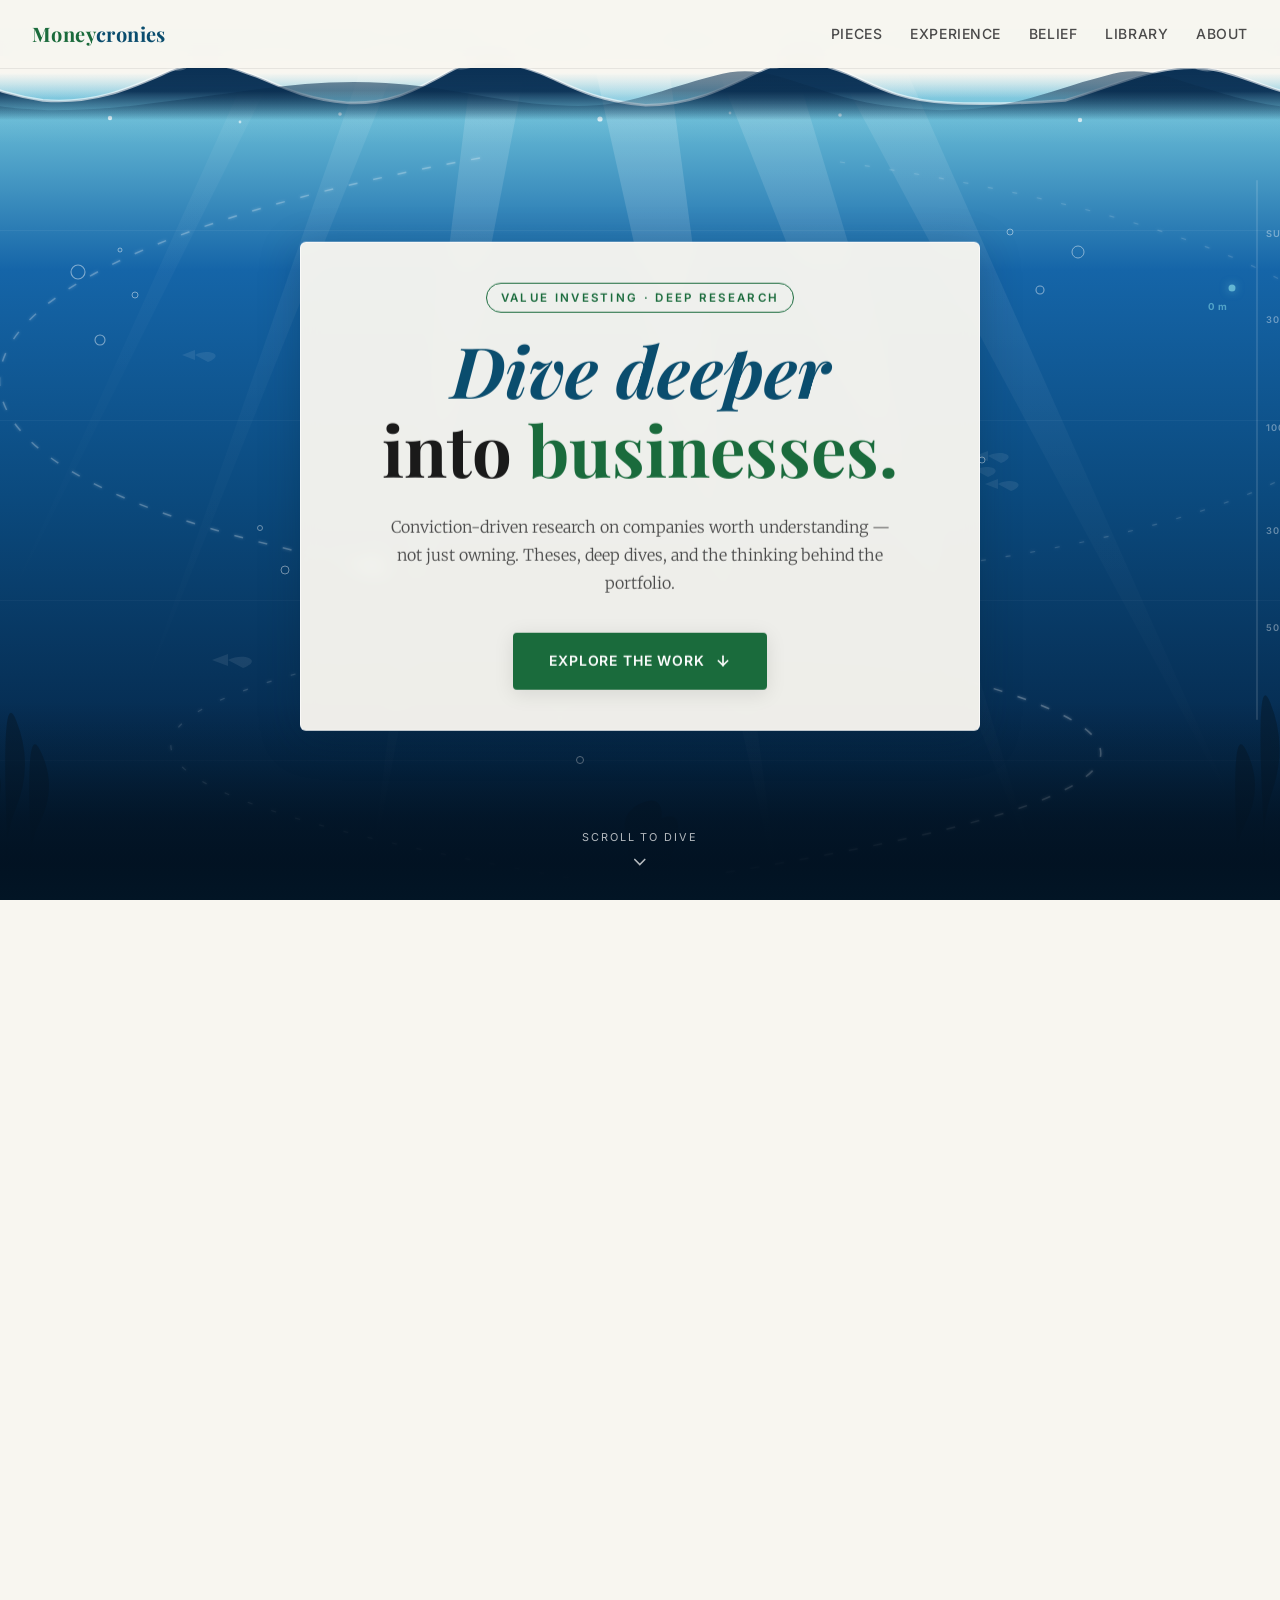
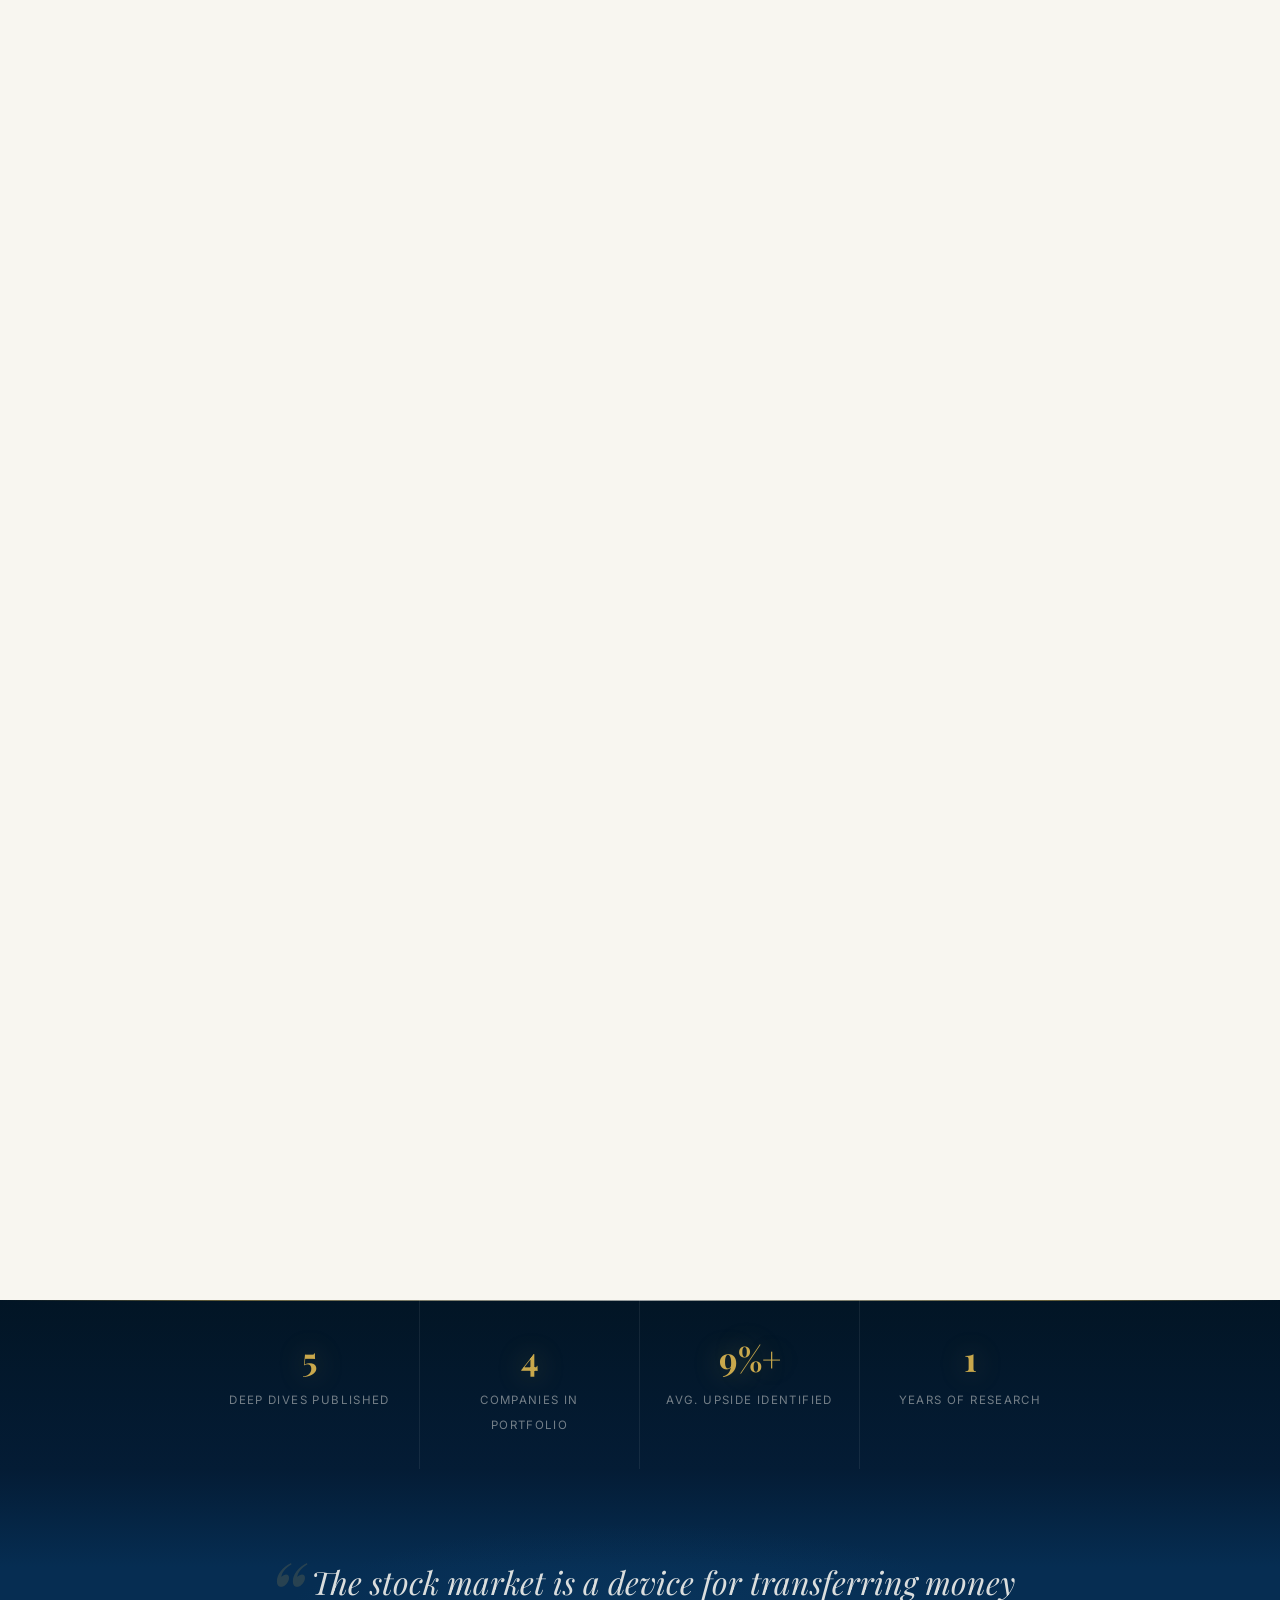
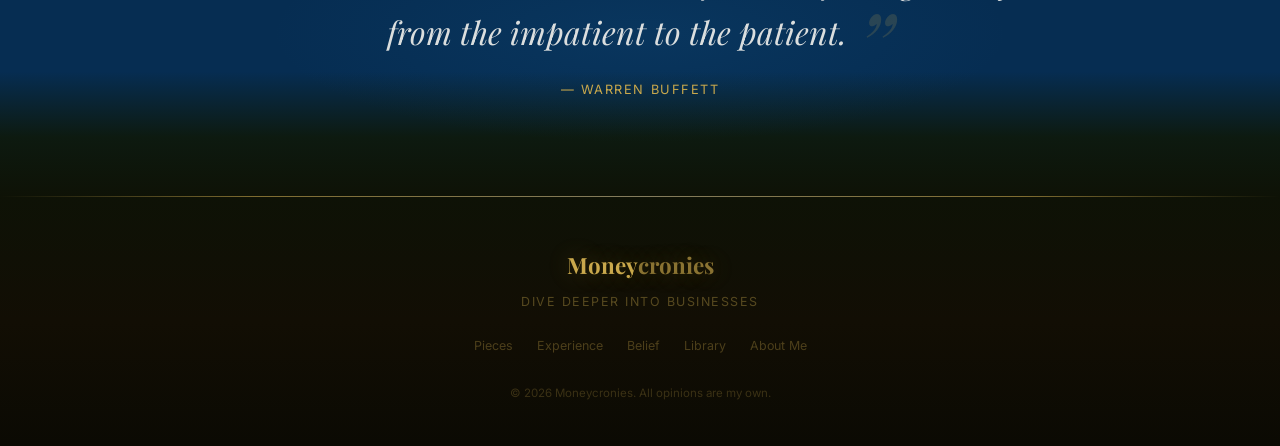
==== commit 81e35034: "Smooth wave transition + treasure chest footer - Wave bar: SVG fill now fades to transparent at bott" ====
--- a/index.html
+++ b/index.html
@@ -5,7 +5,7 @@
   <meta name="viewport" content="width=device-width, initial-scale=1.0" />
   <title>Moneycronies — Dive Deeper Into Businesses</title>
   <meta name="description" content="Value investing research, deep-dive analyses, and stock theses by an MBA student turned investor." />
-  <link rel="stylesheet" href="styles/main.css?v=11" />
+  <link rel="stylesheet" href="styles/main.css?v=12" />
   <link rel="preconnect" href="https://fonts.googleapis.com" />
   <link rel="preconnect" href="https://fonts.gstatic.com" crossorigin />
 </head>
@@ -27,6 +27,19 @@
   <div class="fixed-wave" aria-hidden="true">
     <svg viewBox="0 0 1440 52" preserveAspectRatio="none"
          xmlns="http://www.w3.org/2000/svg">
+      <defs>
+        <!-- Wave 1 fill: opaque navy at crests, fades to transparent at bottom -->
+        <linearGradient id="waveFade" x1="0" y1="0" x2="0" y2="52" gradientUnits="userSpaceOnUse">
+          <stop offset="0%"  stop-color="#062d52" stop-opacity="1"/>
+          <stop offset="55%" stop-color="#062d52" stop-opacity="0.95"/>
+          <stop offset="100%" stop-color="#062d52" stop-opacity="0"/>
+        </linearGradient>
+        <!-- Wave 2 fill: lighter swell, also fades at bottom -->
+        <linearGradient id="wave2Fade" x1="0" y1="28" x2="0" y2="52" gradientUnits="userSpaceOnUse">
+          <stop offset="0%"  stop-color="#0a2d4e" stop-opacity="0.55"/>
+          <stop offset="100%" stop-color="#0a2d4e" stop-opacity="0"/>
+        </linearGradient>
+      </defs>
 
       <!-- Wave 1 — primary crashing wave, right → left, 14 s -->
       <g>
@@ -49,7 +62,7 @@
                  C2470,40 2510,20 2550,8  C2584,2  2606,6  2634,14
                  C2662,22 2688,36 2748,38 C2795,40 2840,38 2880,36
                  L2880,52 L0,52 Z"
-              fill="#062d52"/>
+              fill="url(#waveFade)"/>
 
         <!-- White foam — highlights the crest of each wave -->
         <path d="M0,36
@@ -97,7 +110,7 @@
                  C2565,8  2592,14 2632,24 C2672,32 2702,42 2780,44
                  C2825,44 2855,42 2880,40
                  L2880,52 L0,52 Z"
-              fill="rgba(10,45,78,0.55)"/>
+              fill="url(#wave2Fade)"/>
       </g>
 
     </svg>
--- a/styles/main.css
+++ b/styles/main.css
@@ -97,17 +97,24 @@
 }
 .nav-links a:hover { color: var(--green); }
 
-/* Fixed wave bar — sits just below the nav, always visible */
+/* Fixed wave bar — sits right below the nav, blends into the ocean */
 .fixed-wave {
   position: fixed;
-  top: 60px;      /* nav height ≈ 56px + 4px breathing room */
+  top: 56px;      /* flush with nav bottom */
   left: 0;
   right: 0;
-  height: 52px;
-  z-index: 99;    /* below nav (100), above hero ocean */
+  height: 64px;   /* tall enough for the fade to breathe */
+  z-index: 99;
   overflow: hidden;
   pointer-events: none;
-  background: var(--cream); /* cream above the wave line */
+  /* Cream at top (matches nav), fades to transparent so the ocean
+     shows through — eliminates the hard horizontal cut line */
+  background: linear-gradient(
+    to bottom,
+    var(--cream) 0%,
+    var(--cream) 26%,
+    transparent  66%
+  );
 }
 .fixed-wave svg {
   position: absolute;
@@ -585,9 +592,9 @@
     to bottom,
     #041c35  0%,
     #062d52 30%,
-    #062d52 65%,
-    #0d1f2d 85%,
-    #121212 100%   /* flows into the dark footer */
+    #062d52 62%,
+    #0d1a10 82%,   /* deep mossy green — ocean floor sediment */
+    #0e1206 100%   /* dark earthy wood — treasure chest base */
   );
   overflow: hidden;
 }
@@ -1012,31 +1019,51 @@
 .contact-link:hover { color: var(--green); }
 .contact-link svg { width: 16px; height: 16px; flex-shrink: 0; color: var(--green); }
 
-/* ── Footer ── */
+/* ── Footer — treasure chest at the ocean floor ── */
 .site-footer {
-  padding: 48px 24px;
-  background: var(--ink);
-  color: rgba(255,255,255,0.5);
+  padding: 52px 24px 44px;
+  position: relative;
+  /* Dark warm wood — like the hull of a sunken chest */
+  background: linear-gradient(to bottom, #0e1206 0%, #120e04 50%, #0b0a03 100%);
+  color: rgba(201,168,76,0.40);
   text-align: center;
+  overflow: hidden;
+}
+/* Gold band at top — the metal clasp of the chest */
+.site-footer::before {
+  content: '';
+  position: absolute;
+  top: 0; left: 0; right: 0;
+  height: 1px;
+  background: linear-gradient(
+    to right,
+    transparent          0%,
+    rgba(201,168,76,0.6) 20%,
+    rgba(248,230,180,0.5) 50%,
+    rgba(201,168,76,0.6) 80%,
+    transparent          100%
+  );
 }
 .footer-logo {
   font-family: var(--font-serif);
   font-size: 1.4rem;
   font-weight: 700;
-  color: var(--white);
+  color: var(--gold);
+  text-shadow: 0 0 24px rgba(201,168,76,0.30);
   margin-bottom: 8px;
 }
-.footer-logo span { color: var(--green-light); }
+.footer-logo span { color: rgba(201,168,76,0.65); }
 .footer-tagline {
-  font-size: 0.8rem;
-  letter-spacing: 0.1em;
-  text-transform: uppercase;
+  font-size: 0.78rem;
+  letter-spacing: 0.12em;
+  text-transform: uppercase;
+  color: rgba(201,168,76,0.38);
   margin-bottom: 24px;
 }
 .footer-nav { display: flex; justify-content: center; gap: 24px; flex-wrap: wrap; margin-bottom: 28px; }
-.footer-nav a { font-size: 0.8rem; color: rgba(255,255,255,0.5); transition: color var(--transition); }
-.footer-nav a:hover { color: var(--white); }
-.footer-copy { font-size: 0.75rem; }
+.footer-nav a { font-size: 0.78rem; color: rgba(201,168,76,0.32); transition: color var(--transition); }
+.footer-nav a:hover { color: var(--gold); }
+.footer-copy { font-size: 0.72rem; color: rgba(201,168,76,0.24); }
 
 /* ============================================================
    ANIMATIONS & TRANSITIONS
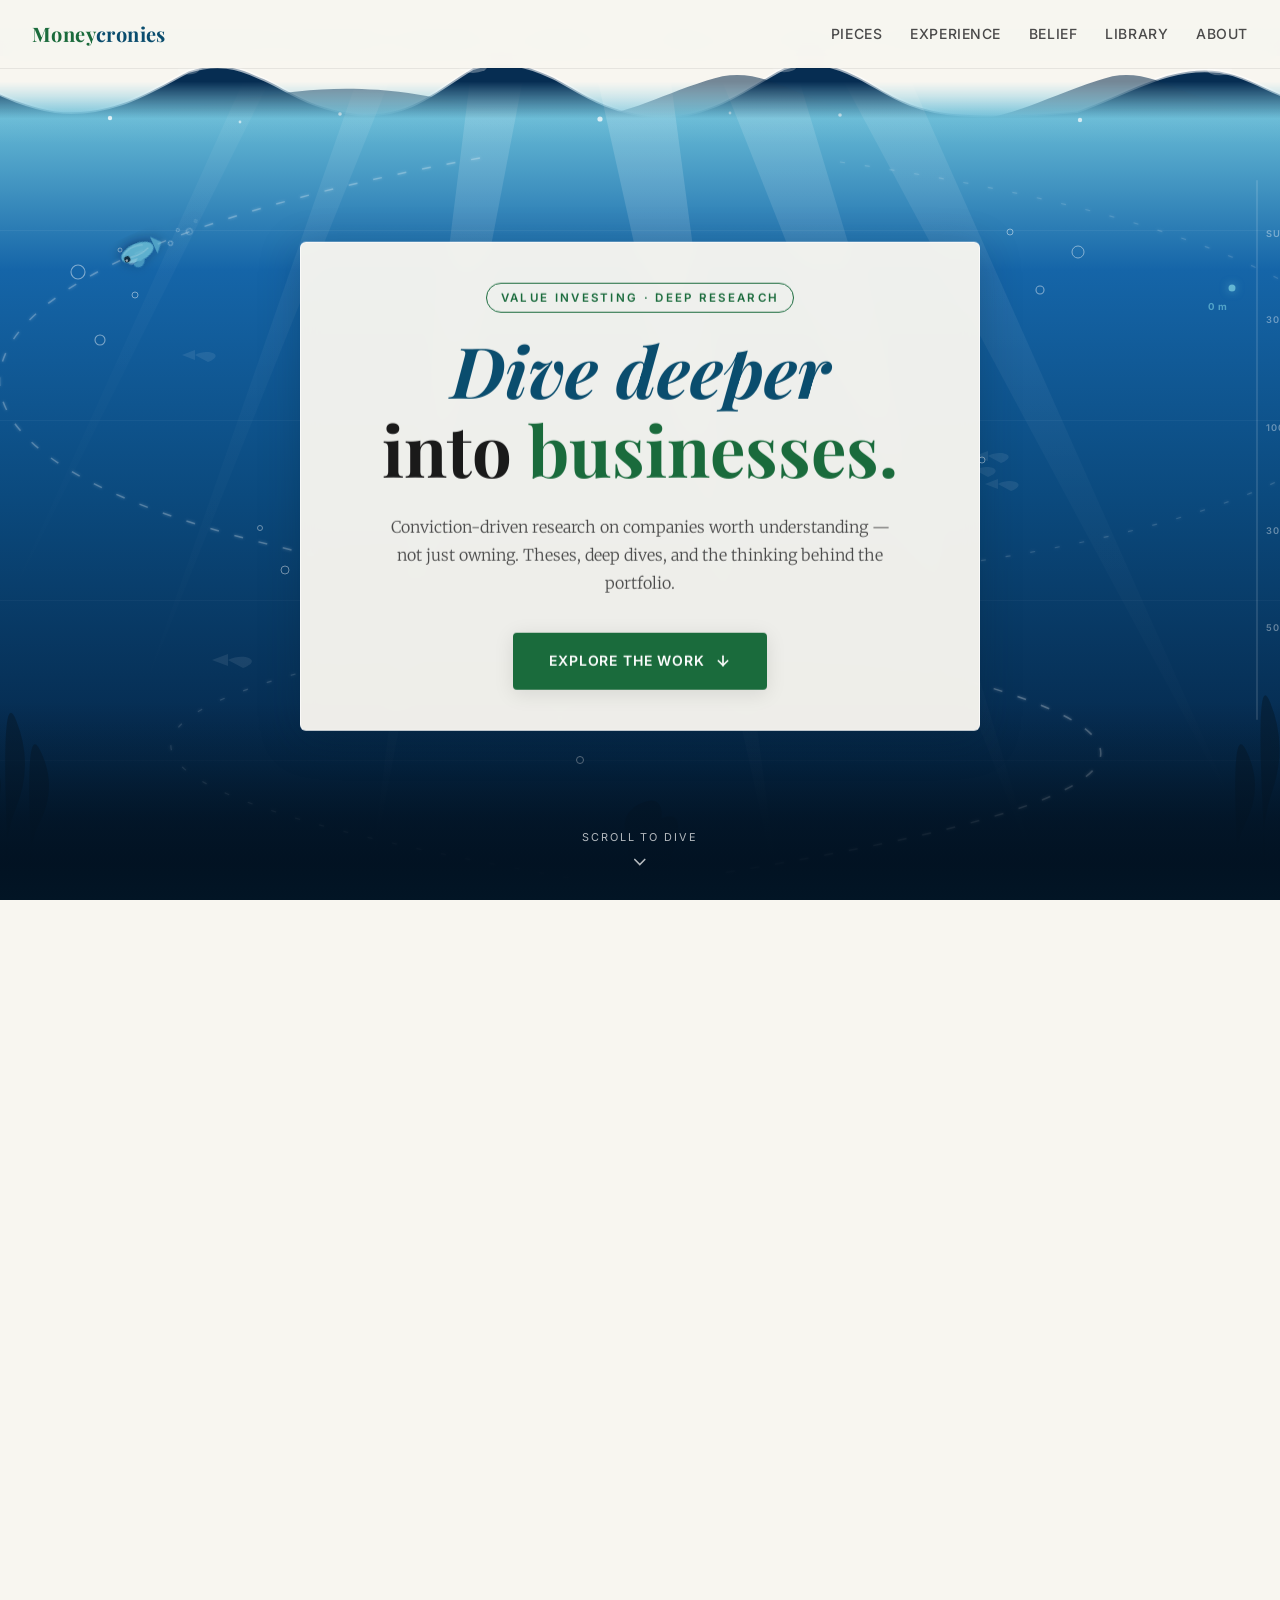
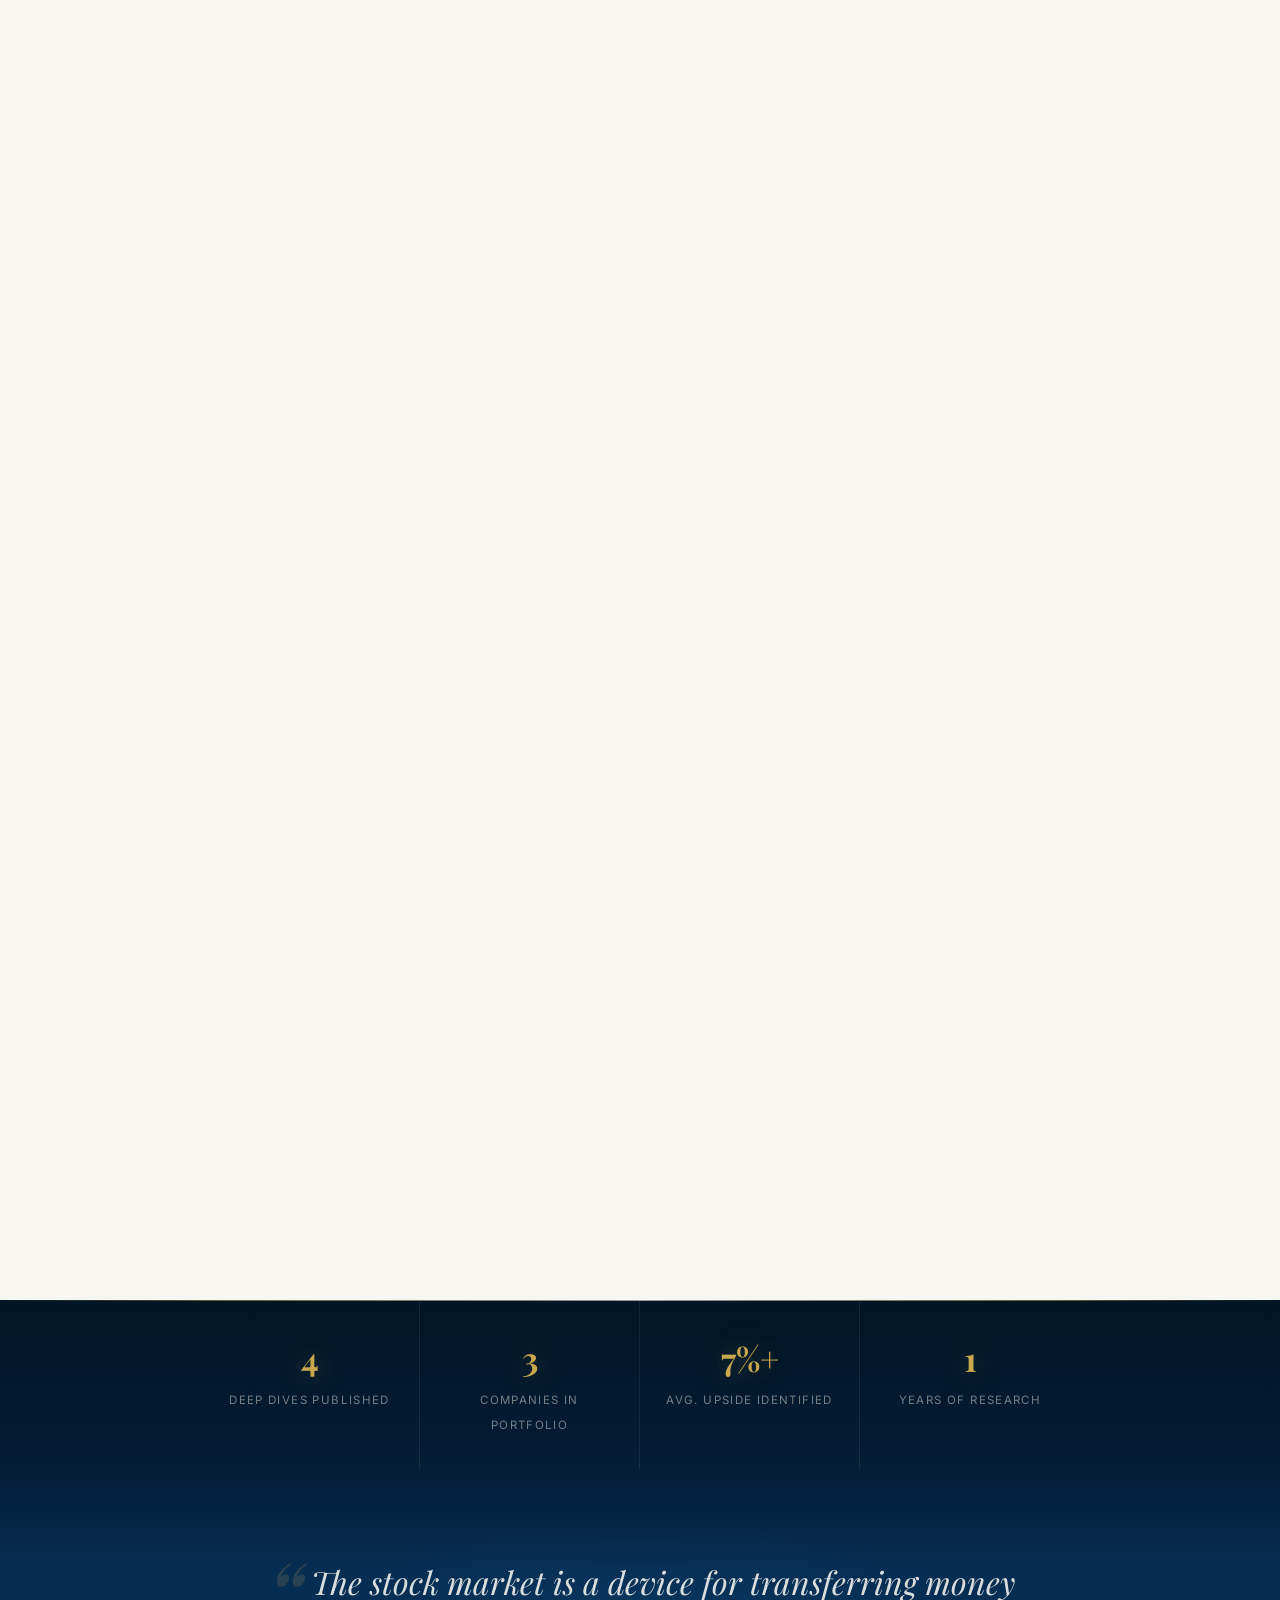
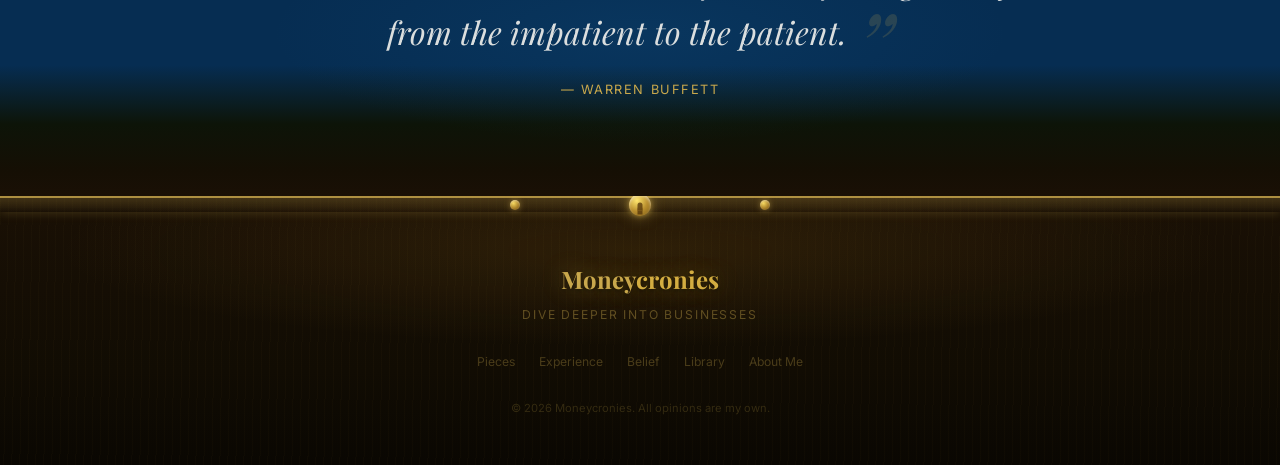
==== commit f4271548: "Seamless wave + proper treasure chest footer Wave bar: - Replaced SVG gradient fill approach with CS" ====
--- a/index.html
+++ b/index.html
@@ -5,7 +5,7 @@
   <meta name="viewport" content="width=device-width, initial-scale=1.0" />
   <title>Moneycronies — Dive Deeper Into Businesses</title>
   <meta name="description" content="Value investing research, deep-dive analyses, and stock theses by an MBA student turned investor." />
-  <link rel="stylesheet" href="styles/main.css?v=12" />
+  <link rel="stylesheet" href="styles/main.css?v=13" />
   <link rel="preconnect" href="https://fonts.googleapis.com" />
   <link rel="preconnect" href="https://fonts.gstatic.com" crossorigin />
 </head>
@@ -27,19 +27,6 @@
   <div class="fixed-wave" aria-hidden="true">
     <svg viewBox="0 0 1440 52" preserveAspectRatio="none"
          xmlns="http://www.w3.org/2000/svg">
-      <defs>
-        <!-- Wave 1 fill: opaque navy at crests, fades to transparent at bottom -->
-        <linearGradient id="waveFade" x1="0" y1="0" x2="0" y2="52" gradientUnits="userSpaceOnUse">
-          <stop offset="0%"  stop-color="#062d52" stop-opacity="1"/>
-          <stop offset="55%" stop-color="#062d52" stop-opacity="0.95"/>
-          <stop offset="100%" stop-color="#062d52" stop-opacity="0"/>
-        </linearGradient>
-        <!-- Wave 2 fill: lighter swell, also fades at bottom -->
-        <linearGradient id="wave2Fade" x1="0" y1="28" x2="0" y2="52" gradientUnits="userSpaceOnUse">
-          <stop offset="0%"  stop-color="#0a2d4e" stop-opacity="0.55"/>
-          <stop offset="100%" stop-color="#0a2d4e" stop-opacity="0"/>
-        </linearGradient>
-      </defs>
 
       <!-- Wave 1 — primary crashing wave, right → left, 14 s -->
       <g>
@@ -62,7 +49,7 @@
                  C2470,40 2510,20 2550,8  C2584,2  2606,6  2634,14
                  C2662,22 2688,36 2748,38 C2795,40 2840,38 2880,36
                  L2880,52 L0,52 Z"
-              fill="url(#waveFade)"/>
+              fill="#062d52"/>
 
         <!-- White foam — highlights the crest of each wave -->
         <path d="M0,36
@@ -110,7 +97,7 @@
                  C2565,8  2592,14 2632,24 C2672,32 2702,42 2780,44
                  C2825,44 2855,42 2880,40
                  L2880,52 L0,52 Z"
-              fill="url(#wave2Fade)"/>
+              fill="rgba(10,45,78,0.55)"/>
       </g>
 
     </svg>
@@ -497,6 +484,12 @@
 
   <!-- ── Footer ── -->
   <footer class="site-footer">
+    <!-- Decorative chest band — metal reinforcement strip with rivets and lock -->
+    <div class="chest-band" aria-hidden="true">
+      <span class="chest-rivet"></span>
+      <span class="chest-lock"></span>
+      <span class="chest-rivet"></span>
+    </div>
     <div class="footer-logo">Money<span>cronies</span></div>
     <p class="footer-tagline">Dive Deeper Into Businesses</p>
     <nav class="footer-nav" aria-label="Footer navigation">
--- a/styles/main.css
+++ b/styles/main.css
@@ -97,24 +97,22 @@
 }
 .nav-links a:hover { color: var(--green); }
 
-/* Fixed wave bar — sits right below the nav, blends into the ocean */
+/* Fixed wave bar — sits right below the nav, blends seamlessly into the ocean */
 .fixed-wave {
   position: fixed;
-  top: 56px;      /* flush with nav bottom */
+  top: 56px;
   left: 0;
   right: 0;
-  height: 64px;   /* tall enough for the fade to breathe */
+  height: 80px;    /* tall so the fade has room to breathe */
   z-index: 99;
   overflow: hidden;
   pointer-events: none;
-  /* Cream at top (matches nav), fades to transparent so the ocean
-     shows through — eliminates the hard horizontal cut line */
-  background: linear-gradient(
-    to bottom,
-    var(--cream) 0%,
-    var(--cream) 26%,
-    transparent  66%
-  );
+  background: var(--cream);  /* cream fills the space above the wave crests */
+  /* CSS mask fades the ENTIRE div (background + SVG) to transparent at the
+     bottom — this is the correct way to get a seamless ocean blend.
+     The wave shapes dissolve naturally into the ocean surface below. */
+  -webkit-mask-image: linear-gradient(to bottom, black 0%, black 32%, transparent 78%);
+          mask-image: linear-gradient(to bottom, black 0%, black 32%, transparent 78%);
 }
 .fixed-wave svg {
   position: absolute;
@@ -592,9 +590,10 @@
     to bottom,
     #041c35  0%,
     #062d52 30%,
-    #062d52 62%,
-    #0d1a10 82%,   /* deep mossy green — ocean floor sediment */
-    #0e1206 100%   /* dark earthy wood — treasure chest base */
+    #062d52 60%,
+    #0d1408 78%,   /* deep forest floor — sediment and silt */
+    #150f04 92%,   /* warm dark wood — chest begins */
+    #1a1005 100%   /* exactly matches footer top — seamless join */
   );
   overflow: hidden;
 }
@@ -1019,51 +1018,105 @@
 .contact-link:hover { color: var(--green); }
 .contact-link svg { width: 16px; height: 16px; flex-shrink: 0; color: var(--green); }
 
-/* ── Footer — treasure chest at the ocean floor ── */
+/* ── Footer — sunken treasure chest ── */
 .site-footer {
-  padding: 52px 24px 44px;
+  padding: 64px 24px 48px;
   position: relative;
-  /* Dark warm wood — like the hull of a sunken chest */
-  background: linear-gradient(to bottom, #0e1206 0%, #120e04 50%, #0b0a03 100%);
-  color: rgba(201,168,76,0.40);
   text-align: center;
   overflow: hidden;
-}
-/* Gold band at top — the metal clasp of the chest */
-.site-footer::before {
+  /* Warm dark wood: honey-amber undertones, not cold black */
+  background:
+    /* Central glow — warm light emanating from the gold treasure */
+    radial-gradient(ellipse 70% 55% at 50% 20%, rgba(201,140,30,0.13) 0%, transparent 65%),
+    /* Subtle wood-grain texture lines */
+    repeating-linear-gradient(
+      91deg,
+      rgba(201,150,50,0.025) 0px, rgba(201,150,50,0.025) 1px,
+      transparent 1px, transparent 8px
+    ),
+    /* Main wood gradient — rich dark brown, not flat black */
+    linear-gradient(to bottom, #1a1005 0%, #150e04 35%, #110c03 65%, #0a0702 100%);
+  color: rgba(201,168,76,0.40);
+}
+
+/* ── Chest band — the horizontal metal reinforcement strip ── */
+.chest-band {
+  position: absolute;
+  top: 0; left: 0; right: 0;
+  height: 16px;
+  display: flex;
+  align-items: center;
+  justify-content: center;
+  gap: 0;
+  /* The strip itself: dark metal with a bright centre highlight */
+  background: linear-gradient(
+    to bottom,
+    rgba(201,168,76,0.22) 0%,
+    rgba(201,168,76,0.10) 60%,
+    transparent 100%
+  );
+  border-top: 2px solid rgba(220,185,85,0.75);
+  box-shadow: 0 2px 10px rgba(201,168,76,0.20);
+}
+
+/* Rivets — round bolts on the band */
+.chest-rivet {
+  display: block;
+  width: 10px; height: 10px;
+  border-radius: 50%;
+  background: radial-gradient(circle at 35% 32%, rgba(255,225,100,0.95), rgba(190,145,45,0.85) 55%, rgba(120,88,20,0.7));
+  box-shadow: 0 0 6px rgba(201,168,76,0.55), inset 0 1px 2px rgba(255,255,255,0.40);
+  margin: 0 120px;
+}
+
+/* Centre lock — the keyhole boss */
+.chest-lock {
+  display: block;
+  position: absolute;
+  left: 50%; top: 50%;
+  transform: translate(-50%, -50%);
+  width: 22px; height: 22px;
+  border-radius: 50%;
+  background: radial-gradient(circle at 36% 30%, rgba(255,230,110,1), rgba(200,155,50,0.90) 50%, rgba(140,100,20,0.80));
+  box-shadow:
+    0 0 14px rgba(201,168,76,0.65),
+    0 0 5px  rgba(255,215,80,0.40),
+    inset 0 2px 3px rgba(255,255,255,0.50);
+}
+/* Keyhole slot on the lock */
+.chest-lock::after {
   content: '';
   position: absolute;
-  top: 0; left: 0; right: 0;
-  height: 1px;
-  background: linear-gradient(
-    to right,
-    transparent          0%,
-    rgba(201,168,76,0.6) 20%,
-    rgba(248,230,180,0.5) 50%,
-    rgba(201,168,76,0.6) 80%,
-    transparent          100%
-  );
-}
+  top: 50%; left: 50%;
+  transform: translate(-50%, -30%);
+  width: 5px; height: 8px;
+  background: rgba(80,50,8,0.75);
+  border-radius: 3px 3px 0 0;
+  box-shadow: 0 4px 0 rgba(80,50,8,0.75);
+}
+
 .footer-logo {
   font-family: var(--font-serif);
-  font-size: 1.4rem;
+  font-size: 1.5rem;
   font-weight: 700;
   color: var(--gold);
-  text-shadow: 0 0 24px rgba(201,168,76,0.30);
-  margin-bottom: 8px;
-}
-.footer-logo span { color: rgba(201,168,76,0.65); }
+  text-shadow: 0 0 22px rgba(201,168,76,0.45), 0 2px 4px rgba(0,0,0,0.60);
+  margin-bottom: 6px;
+}
+.footer-logo span { color: rgba(255,210,80,0.80); }
+
 .footer-tagline {
-  font-size: 0.78rem;
-  letter-spacing: 0.12em;
-  text-transform: uppercase;
-  color: rgba(201,168,76,0.38);
-  margin-bottom: 24px;
-}
+  font-size: 0.76rem;
+  letter-spacing: 0.15em;
+  text-transform: uppercase;
+  color: rgba(201,168,76,0.40);
+  margin-bottom: 28px;
+}
+
 .footer-nav { display: flex; justify-content: center; gap: 24px; flex-wrap: wrap; margin-bottom: 28px; }
-.footer-nav a { font-size: 0.78rem; color: rgba(201,168,76,0.32); transition: color var(--transition); }
+.footer-nav a { font-size: 0.76rem; color: rgba(201,168,76,0.30); transition: color var(--transition); }
 .footer-nav a:hover { color: var(--gold); }
-.footer-copy { font-size: 0.72rem; color: rgba(201,168,76,0.24); }
+.footer-copy { font-size: 0.70rem; color: rgba(201,168,76,0.20); }
 
 /* ============================================================
    ANIMATIONS & TRANSITIONS
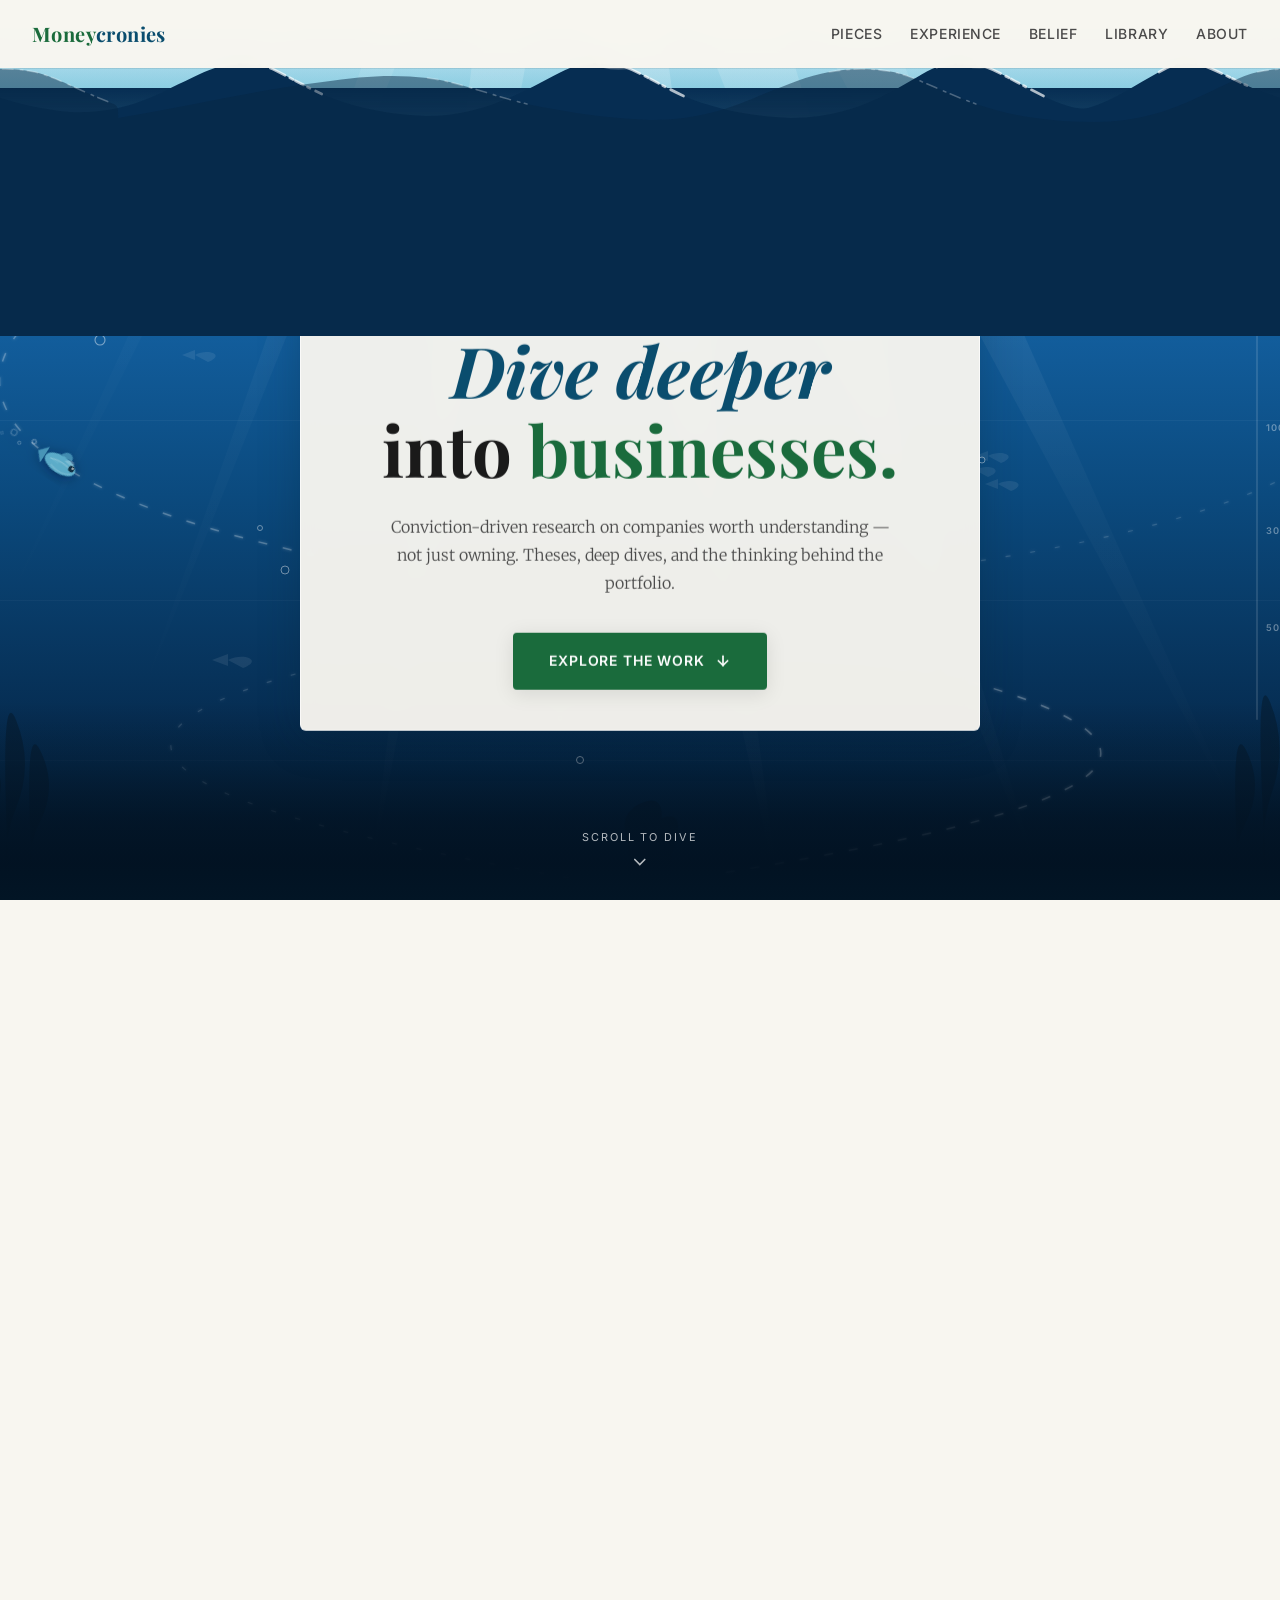
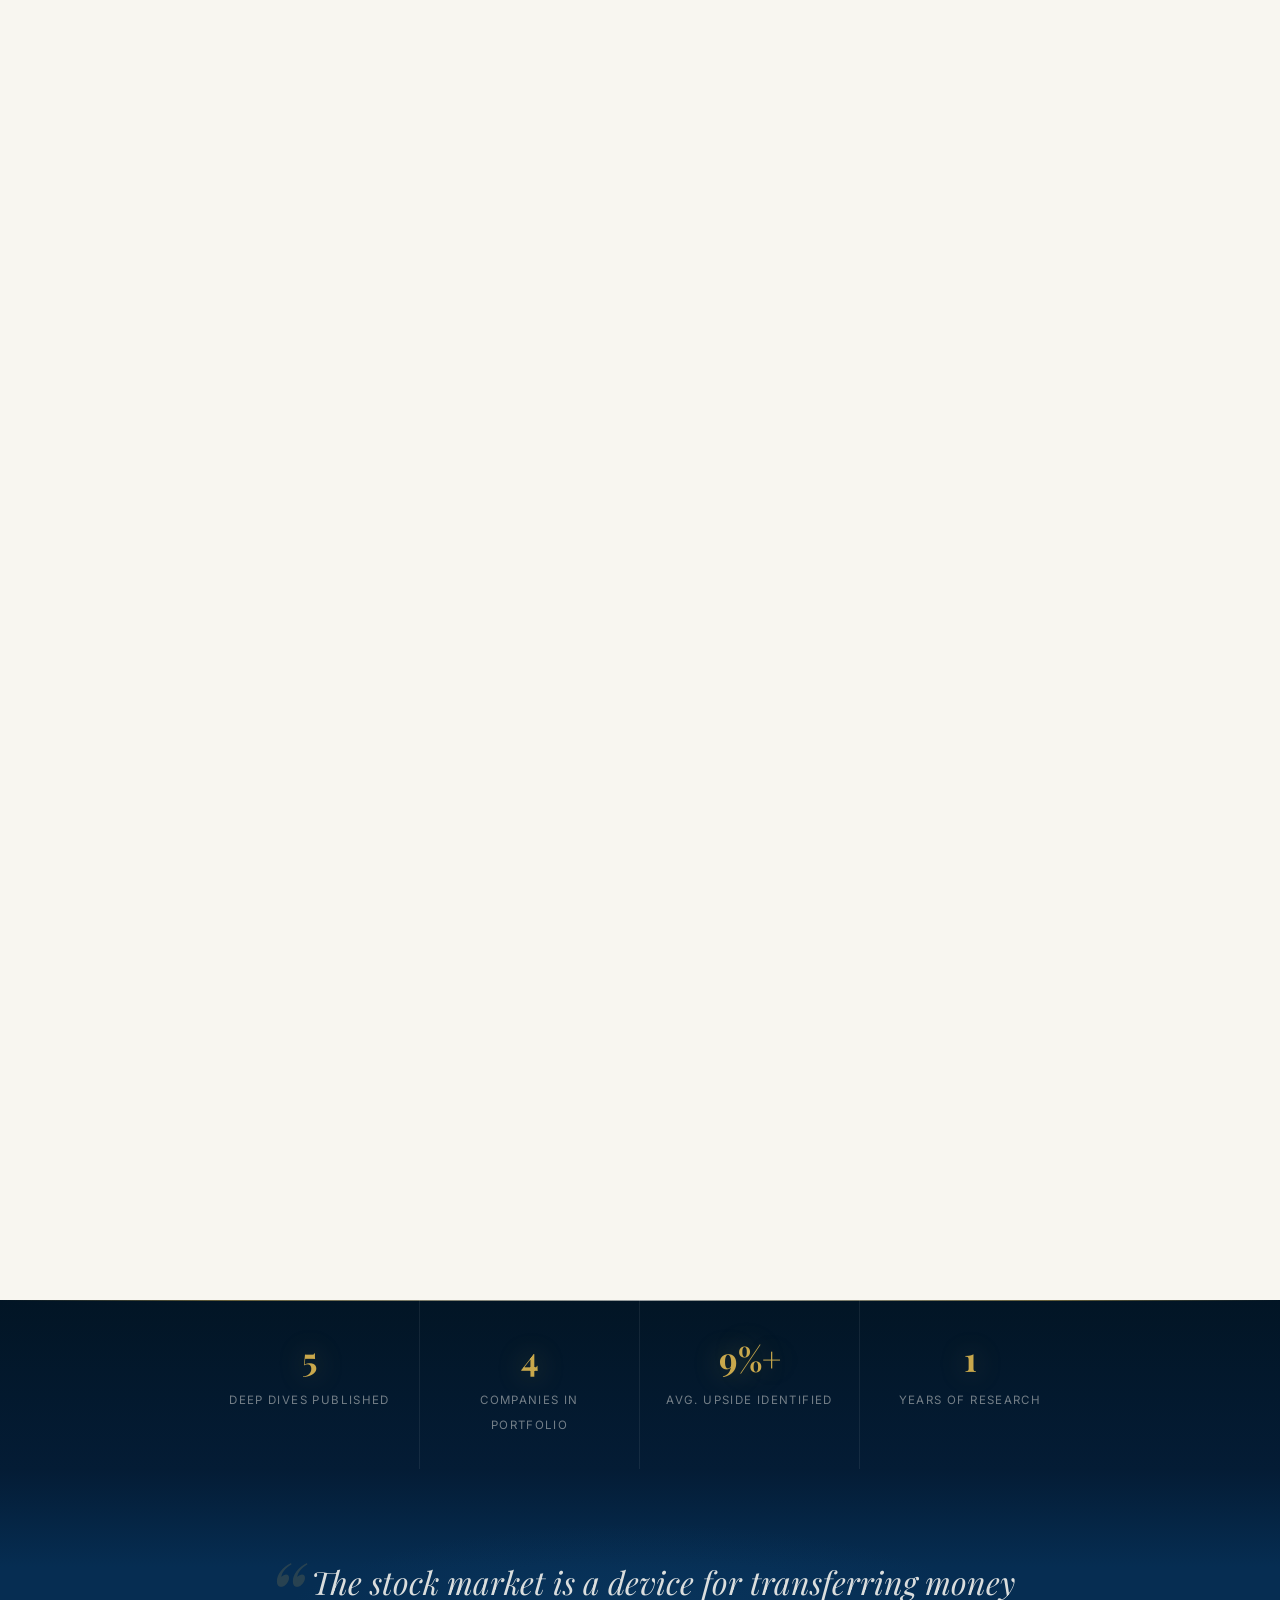
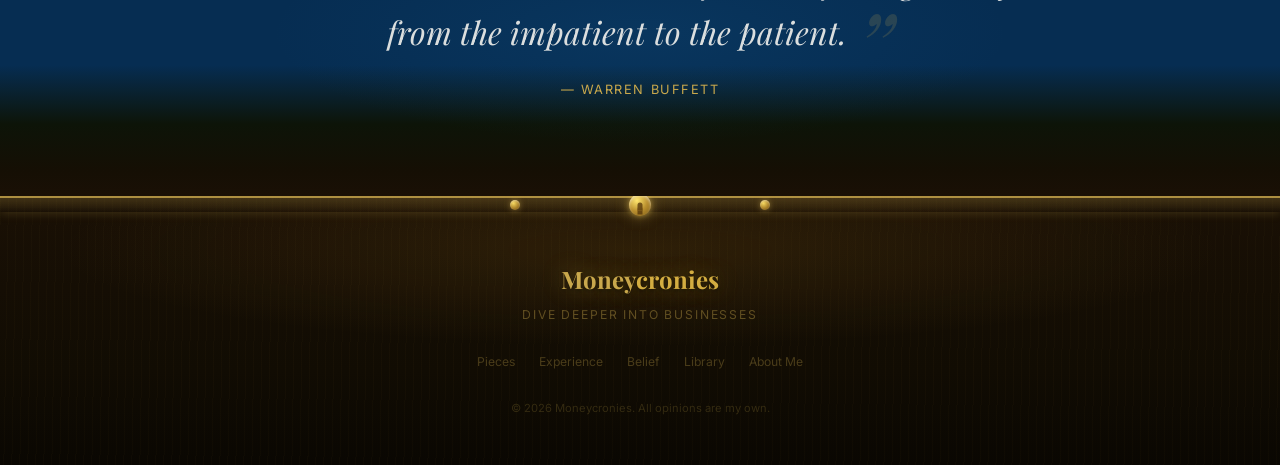
==== commit 9522eb93: "Rebuild wave bar: seamless ocean transition, realistic crashing waves - Fixed wave div now transpare" ====
--- a/index.html
+++ b/index.html
@@ -5,7 +5,7 @@
   <meta name="viewport" content="width=device-width, initial-scale=1.0" />
   <title>Moneycronies — Dive Deeper Into Businesses</title>
   <meta name="description" content="Value investing research, deep-dive analyses, and stock theses by an MBA student turned investor." />
-  <link rel="stylesheet" href="styles/main.css?v=13" />
+  <link rel="stylesheet" href="styles/main.css?v=14" />
   <link rel="preconnect" href="https://fonts.googleapis.com" />
   <link rel="preconnect" href="https://fonts.gstatic.com" crossorigin />
 </head>
@@ -23,81 +23,185 @@
     </ul>
   </nav>
 
-  <!-- ── Fixed Wave Bar — permanently anchored below nav, always visible ── -->
+  <!-- ── Fixed Wave Bar — transparent div, tall SVG, seamless fade into ocean ── -->
   <div class="fixed-wave" aria-hidden="true">
-    <svg viewBox="0 0 1440 52" preserveAspectRatio="none"
+    <svg viewBox="0 0 1440 280" preserveAspectRatio="none"
          xmlns="http://www.w3.org/2000/svg">
-
-      <!-- Wave 1 — primary crashing wave, right → left, 14 s -->
+      <defs>
+        <!--
+          waveDrop: static vertical gradient rect that bleeds wave colour
+          gradually into the ocean over 200px — no hard div-edge cut.
+          Sits outside animated groups so it never shifts.
+        -->
+        <linearGradient id="waveDrop" x1="0" y1="0" x2="0" y2="1">
+          <stop offset="0%"   stop-color="#062d52" stop-opacity="1"/>
+          <stop offset="28%"  stop-color="#062d52" stop-opacity="0.72"/>
+          <stop offset="58%"  stop-color="#062d52" stop-opacity="0.28"/>
+          <stop offset="85%"  stop-color="#062d52" stop-opacity="0.07"/>
+          <stop offset="100%" stop-color="#062d52" stop-opacity="0"/>
+        </linearGradient>
+
+        <!-- foam1: dashed stroke for breaking white caps -->
+        <linearGradient id="foamFade" x1="0" y1="0" x2="1" y2="0">
+          <stop offset="0%"   stop-color="white" stop-opacity="0.55"/>
+          <stop offset="50%"  stop-color="white" stop-opacity="0.72"/>
+          <stop offset="100%" stop-color="white" stop-opacity="0.55"/>
+        </linearGradient>
+      </defs>
+
+      <!--
+        Static gradient rect — fills y=32→y=280 with fading navy.
+        This is the KEY element that eliminates the hard bottom cut.
+        It sits below all wave crests so it never interferes with the
+        wave shapes, but smoothly carries the colour downward into ocean.
+      -->
+      <rect x="0" y="32" width="2880" height="248" fill="url(#waveDrop)"/>
+
+      <!-- ═══ Wave 1 — primary ocean swell, moves right→left, 16s ═══ -->
       <g>
         <animateTransform attributeName="transform" attributeType="XML"
           type="translate" from="0,0" to="-1440,0"
-          dur="14s" repeatCount="indefinite"/>
-
-        <!-- Dark navy filled wave body: steep leading face, gentle trailing face -->
-        <path d="M0,36
-                 C65,22  105,6  160,10  C200,14 230,30 290,36
-                 C355,40 400,22 440,10  C472,4  495,7  520,14
-                 C548,20 572,34 632,38  C690,40 720,22 760,8
-                 C796,2  820,6  850,14  C878,22 905,36 968,40
-                 C1030,40 1070,20 1110,8 C1144,2 1166,6 1194,14
-                 C1222,22 1248,36 1308,38 C1355,40 1400,38 1440,36
-                 C1505,22 1545,6  1600,10 C1640,14 1670,30 1730,36
-                 C1795,40 1840,22 1880,10 C1912,4  1935,7  1960,14
-                 C1988,20 2012,34 2072,38 C2130,40 2160,22 2200,8
-                 C2236,2  2260,6  2290,14 C2318,22 2345,36 2408,40
-                 C2470,40 2510,20 2550,8  C2584,2  2606,6  2634,14
-                 C2662,22 2688,36 2748,38 C2795,40 2840,38 2880,36
-                 L2880,52 L0,52 Z"
-              fill="#062d52"/>
-
-        <!-- White foam — highlights the crest of each wave -->
-        <path d="M0,36
-                 C65,22  105,6  160,10  C200,14 230,30 290,36
-                 C355,40 400,22 440,10  C472,4  495,7  520,14
-                 C548,20 572,34 632,38  C690,40 720,22 760,8
-                 C796,2  820,6  850,14  C878,22 905,36 968,40
-                 C1030,40 1070,20 1110,8 C1144,2 1166,6 1194,14
-                 C1222,22 1248,36 1308,38 C1355,40 1400,38 1440,36
-                 C1505,22 1545,6  1600,10 C1640,14 1670,30 1730,36
-                 C1795,40 1840,22 1880,10 C1912,4  1935,7  1960,14
-                 C1988,20 2012,34 2072,38 C2130,40 2160,22 2200,8
-                 C2236,2  2260,6  2290,14 C2318,22 2345,36 2408,40
-                 C2470,40 2510,20 2550,8  C2584,2  2606,6  2634,14
-                 C2662,22 2688,36 2748,38 C2795,40 2840,38 2880,36"
-              fill="none" stroke="rgba(255,255,255,0.60)" stroke-width="2.2"
-              stroke-linecap="round"/>
-
-        <!-- Foam speckles at wave peaks — simulate breaking crests -->
-        <ellipse cx="160"  cy="9"  rx="14" ry="3.5" fill="rgba(255,255,255,0.28)"/>
-        <ellipse cx="440"  cy="9"  rx="12" ry="3"   fill="rgba(255,255,255,0.24)"/>
-        <ellipse cx="760"  cy="7"  rx="16" ry="4"   fill="rgba(255,255,255,0.30)"/>
-        <ellipse cx="1110" cy="7"  rx="14" ry="3.5" fill="rgba(255,255,255,0.26)"/>
-        <ellipse cx="1600" cy="9"  rx="14" ry="3.5" fill="rgba(255,255,255,0.28)"/>
-        <ellipse cx="1880" cy="9"  rx="12" ry="3"   fill="rgba(255,255,255,0.24)"/>
-        <ellipse cx="2200" cy="7"  rx="16" ry="4"   fill="rgba(255,255,255,0.30)"/>
-        <ellipse cx="2550" cy="7"  rx="14" ry="3.5" fill="rgba(255,255,255,0.26)"/>
+          dur="16s" repeatCount="indefinite"/>
+
+        <!--
+          Asymmetric wave path: each crest has a STEEP leading face
+          (rises fast over ~70px) and a GENTLE trailing slope
+          (drops gradually over ~180px) — matches real ocean physics.
+          Tile is 1440px wide, repeated once for 2880px total.
+        -->
+        <path d="
+          M0,52
+          C30,44  55,28  80,16
+          C95,8   108,5  120,7
+          C136,10 155,20 185,32
+          C215,42 248,52 295,56
+          C342,58 378,46 408,32
+          C432,22 448,14 465,10
+          C480,7  494,6  508,8
+          C524,12 545,24 578,38
+          C610,50 645,58 695,60
+          C740,60 775,48 808,34
+          C832,24 848,14 864,10
+          C880,6  896,6  912,9
+          C930,13 952,26 985,40
+          C1018,52 1055,60 1105,62
+          C1152,62 1188,50 1218,36
+          C1240,26 1255,16 1270,11
+          C1286,7  1302,6  1318,9
+          C1336,13 1358,26 1390,40
+          C1412,50 1430,54 1440,52
+          C1470,44 1495,28 1520,16
+          C1535,8  1548,5  1560,7
+          C1576,10 1595,20 1625,32
+          C1655,42 1688,52 1735,56
+          C1782,58 1818,46 1848,32
+          C1872,22 1888,14 1905,10
+          C1920,7  1934,6  1948,8
+          C1964,12 1985,24 2018,38
+          C2050,50 2085,58 2135,60
+          C2180,60 2215,48 2248,34
+          C2272,24 2288,14 2304,10
+          C2320,6  2336,6  2352,9
+          C2370,13 2392,26 2425,40
+          C2458,52 2495,60 2545,62
+          C2592,62 2628,50 2658,36
+          C2680,26 2695,16 2710,11
+          C2726,7  2742,6  2758,9
+          C2776,13 2798,26 2830,40
+          C2852,50 2870,54 2880,52
+          L2880,280 L0,280 Z"
+          fill="#062d52"/>
+
+        <!-- Breaking crest foam line — irregular dashes simulate turbulence -->
+        <path d="
+          M80,16 C95,8 108,5 120,7 C136,10 155,20 185,32
+          M465,10 C480,7 494,6 508,8 C524,12 545,24 578,38
+          M864,10 C880,6 896,6 912,9 C930,13 952,26 985,40
+          M1270,11 C1286,7 1302,6 1318,9 C1336,13 1358,26 1390,40
+          M1520,16 C1535,8 1548,5 1560,7 C1576,10 1595,20 1625,32
+          M1905,10 C1920,7 1934,6 1948,8 C1964,12 1985,24 2018,38
+          M2304,10 C2320,6 2336,6 2352,9 C2370,13 2392,26 2425,40
+          M2710,11 C2726,7 2742,6 2758,9 C2776,13 2798,26 2830,40"
+          fill="none"
+          stroke="rgba(255,255,255,0.68)"
+          stroke-width="2.8"
+          stroke-dasharray="18 6 4 3 10 5 3 7"
+          stroke-linecap="round"/>
+
+        <!-- Foam at crests — flat spray ellipses right at the peak -->
+        <ellipse cx="120"  cy="6"  rx="22" ry="5"   fill="rgba(255,255,255,0.32)"/>
+        <ellipse cx="508"  cy="7"  rx="18" ry="4.5" fill="rgba(255,255,255,0.26)"/>
+        <ellipse cx="912"  cy="8"  rx="24" ry="5.5" fill="rgba(255,255,255,0.30)"/>
+        <ellipse cx="1318" cy="8"  rx="20" ry="4.5" fill="rgba(255,255,255,0.28)"/>
+        <ellipse cx="1560" cy="6"  rx="22" ry="5"   fill="rgba(255,255,255,0.32)"/>
+        <ellipse cx="1948" cy="7"  rx="18" ry="4.5" fill="rgba(255,255,255,0.26)"/>
+        <ellipse cx="2352" cy="8"  rx="24" ry="5.5" fill="rgba(255,255,255,0.30)"/>
+        <ellipse cx="2758" cy="8"  rx="20" ry="4.5" fill="rgba(255,255,255,0.28)"/>
+
+        <!-- Airborne spray — tiny ellipses above the crests, simulate splash -->
+        <ellipse cx="118"  cy="0"  rx="10" ry="2.5" fill="rgba(255,255,255,0.18)"/>
+        <ellipse cx="122"  cy="-4" rx="5"  ry="1.5" fill="rgba(255,255,255,0.12)"/>
+        <ellipse cx="910"  cy="1"  rx="12" ry="3"   fill="rgba(255,255,255,0.16)"/>
+        <ellipse cx="915"  cy="-3" rx="6"  ry="1.8" fill="rgba(255,255,255,0.10)"/>
+        <ellipse cx="1558" cy="0"  rx="10" ry="2.5" fill="rgba(255,255,255,0.18)"/>
+        <ellipse cx="1562" cy="-4" rx="5"  ry="1.5" fill="rgba(255,255,255,0.12)"/>
+        <ellipse cx="2350" cy="1"  rx="12" ry="3"   fill="rgba(255,255,255,0.16)"/>
+        <ellipse cx="2354" cy="-3" rx="6"  ry="1.8" fill="rgba(255,255,255,0.10)"/>
       </g>
 
-      <!-- Wave 2 — secondary swell, left → right, 22 s, slightly transparent -->
+      <!-- ═══ Wave 2 — secondary swell, moves left→right, 26s ═══ -->
       <g>
         <animateTransform attributeName="transform" attributeType="XML"
           type="translate" from="-1440,0" to="0,0"
-          dur="22s" repeatCount="indefinite"/>
-
-        <path d="M0,40
-                 C120,30 190,18 280,22  C365,26 405,38 475,40
-                 C545,44 585,28 650,16  C688,8  715,14 755,24
-                 C790,32 820,42 905,44  C985,44 1025,28 1090,16
-                 C1125,8  1152,14 1192,24 C1232,32 1262,42 1340,44
-                 C1385,44 1415,42 1440,40
-                 C1560,30 1630,18 1720,22 C1805,26 1845,38 1915,40
-                 C1985,44 2025,28 2090,16 C2128,8  2155,14 2195,24
-                 C2230,32 2260,42 2345,44 C2425,44 2465,28 2530,16
-                 C2565,8  2592,14 2632,24 C2672,32 2702,42 2780,44
-                 C2825,44 2855,42 2880,40
-                 L2880,52 L0,52 Z"
-              fill="rgba(10,45,78,0.55)"/>
+          dur="26s" repeatCount="indefinite"/>
+
+        <!-- Gentler secondary swell, slightly offset phase -->
+        <path d="
+          M0,62
+          C80,50  155,34  230,26
+          C275,20 310,18  348,22
+          C384,26 414,38  460,48
+          C504,56 545,62  600,64
+          C652,64 690,52  726,38
+          C755,28 775,20  800,16
+          C824,12 848,12  872,16
+          C898,21 922,34  965,48
+          C1005,60 1045,66 1098,66
+          C1148,66 1185,54 1218,40
+          C1244,30 1262,20 1282,16
+          C1302,12 1324,12 1346,16
+          C1370,21 1395,34 1435,48
+          C1440,50 1440,52 1440,62
+          C1520,50 1595,34 1670,26
+          C1715,20 1750,18 1788,22
+          C1824,26 1854,38 1900,48
+          C1944,56 1985,62 2040,64
+          C2092,64 2130,52 2166,38
+          C2195,28 2215,20 2240,16
+          C2264,12 2288,12 2312,16
+          C2338,21 2362,34 2405,48
+          C2445,60 2485,66 2538,66
+          C2588,66 2625,54 2658,40
+          C2684,30 2702,20 2722,16
+          C2742,12 2764,12 2786,16
+          C2810,21 2835,34 2875,48
+          C2878,49 2880,50 2880,62
+          L2880,280 L0,280 Z"
+          fill="rgba(8,38,68,0.48)"/>
+
+        <!-- Subtle foam on secondary crests -->
+        <path d="
+          M348,22 C384,26 414,38 460,48
+          M800,16 C824,12 848,12 872,16 C898,21 922,34 965,48
+          M1282,16 C1302,12 1324,12 1346,16 C1370,21 1395,34 1435,48
+          M1788,22 C1824,26 1854,38 1900,48
+          M2240,16 C2264,12 2288,12 2312,16 C2338,21 2362,34 2405,48
+          M2722,16 C2742,12 2764,12 2786,16 C2810,21 2835,34 2875,48"
+          fill="none"
+          stroke="rgba(255,255,255,0.28)"
+          stroke-width="1.6"
+          stroke-dasharray="12 8 3 5"
+          stroke-linecap="round"/>
       </g>
 
     </svg>
--- a/styles/main.css
+++ b/styles/main.css
@@ -97,22 +97,17 @@
 }
 .nav-links a:hover { color: var(--green); }
 
-/* Fixed wave bar — sits right below the nav, blends seamlessly into the ocean */
+/* Fixed wave bar — transparent so the ocean shows through above the crests */
 .fixed-wave {
   position: fixed;
   top: 56px;
   left: 0;
   right: 0;
-  height: 80px;    /* tall so the fade has room to breathe */
+  height: 280px;   /* tall so the gradient rect can fade over 200px */
   z-index: 99;
   overflow: hidden;
   pointer-events: none;
-  background: var(--cream);  /* cream fills the space above the wave crests */
-  /* CSS mask fades the ENTIRE div (background + SVG) to transparent at the
-     bottom — this is the correct way to get a seamless ocean blend.
-     The wave shapes dissolve naturally into the ocean surface below. */
-  -webkit-mask-image: linear-gradient(to bottom, black 0%, black 32%, transparent 78%);
-          mask-image: linear-gradient(to bottom, black 0%, black 32%, transparent 78%);
+  background: transparent; /* ocean visible above crest line — no white bar */
 }
 .fixed-wave svg {
   position: absolute;
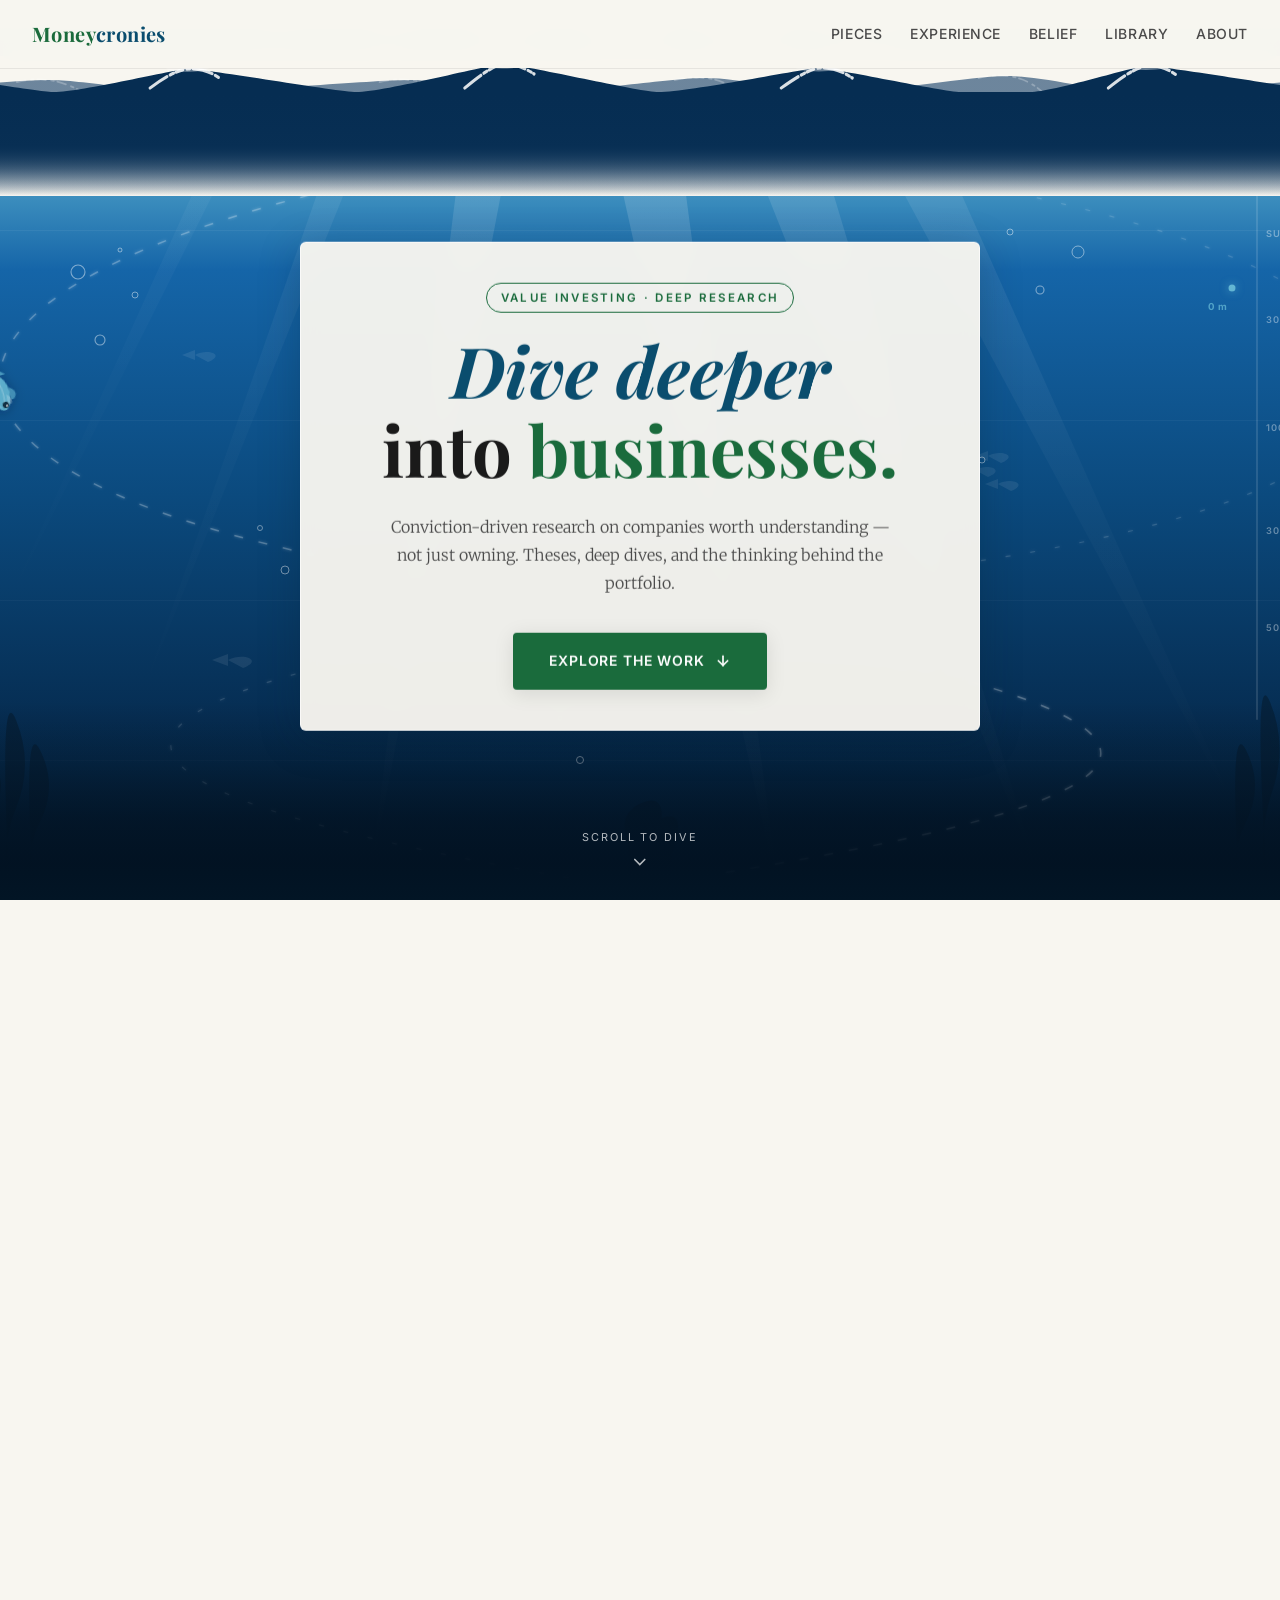
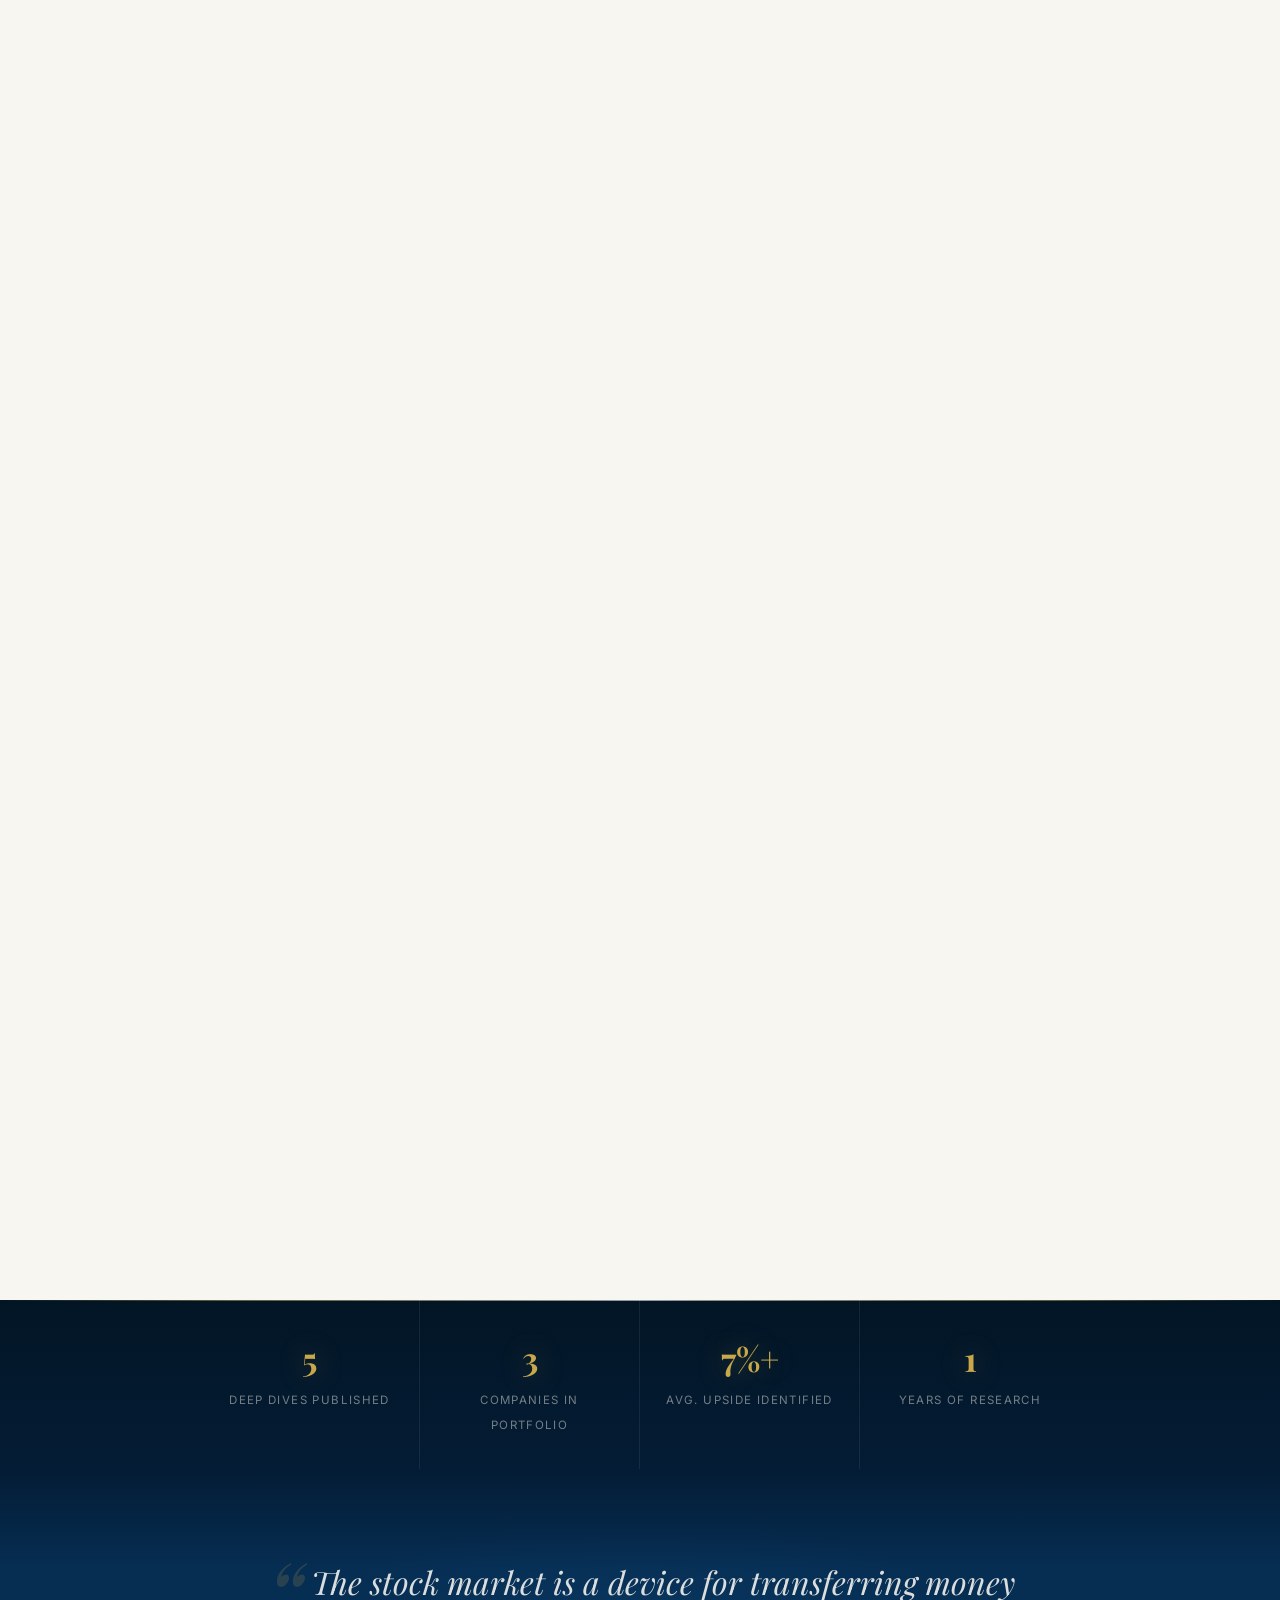
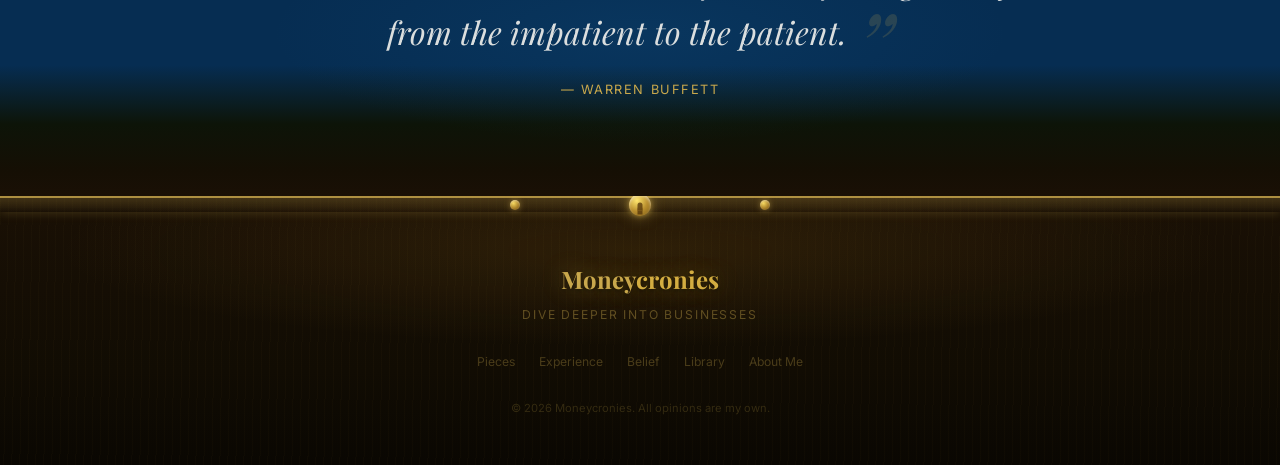
==== commit cbd7400e: "Redesign wave bar: static ocean base + realistic wave crests v16 Core fix: static <rect> at y=36 (th" ====
--- a/index.html
+++ b/index.html
@@ -5,7 +5,7 @@
   <meta name="viewport" content="width=device-width, initial-scale=1.0" />
   <title>Moneycronies — Dive Deeper Into Businesses</title>
   <meta name="description" content="Value investing research, deep-dive analyses, and stock theses by an MBA student turned investor." />
-  <link rel="stylesheet" href="styles/main.css?v=14" />
+  <link rel="stylesheet" href="styles/main.css?v=16" />
   <link rel="preconnect" href="https://fonts.googleapis.com" />
   <link rel="preconnect" href="https://fonts.gstatic.com" crossorigin />
 </head>
@@ -23,185 +23,136 @@
     </ul>
   </nav>
 
-  <!-- ── Fixed Wave Bar — transparent div, tall SVG, seamless fade into ocean ── -->
+  <!-- ── Fixed Wave Bar ── -->
   <div class="fixed-wave" aria-hidden="true">
-    <svg viewBox="0 0 1440 280" preserveAspectRatio="none"
+    <!--
+      viewBox 0 0 1440 140 · div height 140px · background: cream
+      ─────────────────────────────────────────────────────────────
+      KEY DESIGN: a static <rect> at y=36 fills ALL trough areas with
+      a navy→transparent gradient. The animated wave crests poke ABOVE
+      y=36 into the thin cream "sky". Maximum cream visible = 36px.
+      At the bottom (y=140) the gradient is 0-opacity → seamless ocean.
+      ─────────────────────────────────────────────────────────────
+    -->
+    <svg viewBox="0 0 1440 140" preserveAspectRatio="none"
          xmlns="http://www.w3.org/2000/svg">
       <defs>
-        <!--
-          waveDrop: static vertical gradient rect that bleeds wave colour
-          gradually into the ocean over 200px — no hard div-edge cut.
-          Sits outside animated groups so it never shifts.
-        -->
-        <linearGradient id="waveDrop" x1="0" y1="0" x2="0" y2="1">
+        <!-- One shared gradient: solid navy at y=36 (ocean surface), transparent at y=140 -->
+        <linearGradient id="seaFill" x1="0" y1="36" x2="0" y2="140"
+                        gradientUnits="userSpaceOnUse">
           <stop offset="0%"   stop-color="#062d52" stop-opacity="1"/>
-          <stop offset="28%"  stop-color="#062d52" stop-opacity="0.72"/>
-          <stop offset="58%"  stop-color="#062d52" stop-opacity="0.28"/>
-          <stop offset="85%"  stop-color="#062d52" stop-opacity="0.07"/>
+          <stop offset="52%"  stop-color="#062d52" stop-opacity="0.88"/>
+          <stop offset="80%"  stop-color="#062d52" stop-opacity="0.34"/>
           <stop offset="100%" stop-color="#062d52" stop-opacity="0"/>
         </linearGradient>
-
-        <!-- foam1: dashed stroke for breaking white caps -->
-        <linearGradient id="foamFade" x1="0" y1="0" x2="1" y2="0">
-          <stop offset="0%"   stop-color="white" stop-opacity="0.55"/>
-          <stop offset="50%"  stop-color="white" stop-opacity="0.72"/>
-          <stop offset="100%" stop-color="white" stop-opacity="0.55"/>
+        <linearGradient id="sea2Fill" x1="0" y1="36" x2="0" y2="140"
+                        gradientUnits="userSpaceOnUse">
+          <stop offset="0%"   stop-color="#083460" stop-opacity="0.58"/>
+          <stop offset="55%"  stop-color="#083460" stop-opacity="0.44"/>
+          <stop offset="85%"  stop-color="#083460" stop-opacity="0.12"/>
+          <stop offset="100%" stop-color="#083460" stop-opacity="0"/>
         </linearGradient>
       </defs>
 
       <!--
-        Static gradient rect — fills y=32→y=280 with fading navy.
-        This is the KEY element that eliminates the hard bottom cut.
-        It sits below all wave crests so it never interferes with the
-        wave shapes, but smoothly carries the colour downward into ocean.
+        Static ocean base — covers the full viewport width from y=36 downward.
+        This fills every trough gap so cream only shows for ≤36px above the
+        ocean surface, regardless of where the animated wave troughs dip to.
       -->
-      <rect x="0" y="32" width="2880" height="248" fill="url(#waveDrop)"/>
-
-      <!-- ═══ Wave 1 — primary ocean swell, moves right→left, 16s ═══ -->
+      <rect x="0" y="36" width="1440" height="104" fill="url(#seaFill)"/>
+
+      <!-- ══ Wave 2 — secondary swell, left→right, 22 s ══
+           Crests at y≈22–26 (gentler, fill gaps between W1 crests) -->
+      <g>
+        <animateTransform attributeName="transform" attributeType="XML"
+          type="translate" from="-1440,0" to="0,0"
+          dur="22s" repeatCount="indefinite"/>
+        <path d="
+          M0,36
+          C100,36  240,24  280,24  C312,23  382,36  412,36
+          C482,36  576,22  612,22  C646,21  722,36  752,36
+          C822,36  914,20  952,20  C987,19  1064,36  1092,36
+          C1168,36  1272,24  1312,24  C1346,23  1432,36  1440,36
+          C1540,36  1680,24  1720,24  C1752,23  1822,36  1852,36
+          C1922,36  2016,22  2052,22  C2086,21  2162,36  2192,36
+          C2262,36  2354,20  2392,20  C2427,19  2504,36  2532,36
+          C2608,36  2712,24  2752,24  C2786,23  2872,36  2880,36
+          L2880,140 L0,140 Z"
+          fill="url(#sea2Fill)"/>
+        <!-- Subtle foam on secondary crests -->
+        <path d="
+          M248,26  C262,23  275,23  280,24  C292,24  308,29  322,36
+          M580,24  C594,21  606,21  612,22  C624,22  640,27  654,36
+          M922,22  C935,19  945,19  952,20  C964,20  980,25  994,36
+          M1280,26 C1294,23 1306,23 1312,24 C1324,24 1340,29 1354,36
+          M1688,26 C1702,23 1715,23 1720,24 C1732,24 1748,29 1762,36
+          M2020,24 C2034,21 2046,21 2052,22 C2064,22 2080,27 2094,36
+          M2362,22 C2375,19 2385,19 2392,20 C2404,20 2420,25 2434,36
+          M2720,26 C2734,23 2746,23 2752,24 C2764,24 2780,29 2794,36"
+          fill="none" stroke="rgba(255,255,255,0.26)"
+          stroke-width="1.8" stroke-dasharray="10 6 3 4"
+          stroke-linecap="round"/>
+      </g>
+
+      <!-- ══ Wave 1 — primary swell, right→left, 14 s ══
+           Asymmetric crests: steep LEFT face (~80–120 px run),
+           gentle RIGHT slope (~180–210 px run).
+           Tile edges at y=36. Crests at y=8–13 (28–27 px above surface).
+           Static rect fills all trough areas below y=36. -->
       <g>
         <animateTransform attributeName="transform" attributeType="XML"
           type="translate" from="0,0" to="-1440,0"
-          dur="16s" repeatCount="indefinite"/>
-
-        <!--
-          Asymmetric wave path: each crest has a STEEP leading face
-          (rises fast over ~70px) and a GENTLE trailing slope
-          (drops gradually over ~180px) — matches real ocean physics.
-          Tile is 1440px wide, repeated once for 2880px total.
-        -->
+          dur="14s" repeatCount="indefinite"/>
         <path d="
-          M0,52
-          C30,44  55,28  80,16
-          C95,8   108,5  120,7
-          C136,10 155,20 185,32
-          C215,42 248,52 295,56
-          C342,58 378,46 408,32
-          C432,22 448,14 465,10
-          C480,7  494,6  508,8
-          C524,12 545,24 578,38
-          C610,50 645,58 695,60
-          C740,60 775,48 808,34
-          C832,24 848,14 864,10
-          C880,6  896,6  912,9
-          C930,13 952,26 985,40
-          C1018,52 1055,60 1105,62
-          C1152,62 1188,50 1218,36
-          C1240,26 1255,16 1270,11
-          C1286,7  1302,6  1318,9
-          C1336,13 1358,26 1390,40
-          C1412,50 1430,54 1440,52
-          C1470,44 1495,28 1520,16
-          C1535,8  1548,5  1560,7
-          C1576,10 1595,20 1625,32
-          C1655,42 1688,52 1735,56
-          C1782,58 1818,46 1848,32
-          C1872,22 1888,14 1905,10
-          C1920,7  1934,6  1948,8
-          C1964,12 1985,24 2018,38
-          C2050,50 2085,58 2135,60
-          C2180,60 2215,48 2248,34
-          C2272,24 2288,14 2304,10
-          C2320,6  2336,6  2352,9
-          C2370,13 2392,26 2425,40
-          C2458,52 2495,60 2545,62
-          C2592,62 2628,50 2658,36
-          C2680,26 2695,16 2710,11
-          C2726,7  2742,6  2758,9
-          C2776,13 2798,26 2830,40
-          C2852,50 2870,54 2880,52
-          L2880,280 L0,280 Z"
-          fill="#062d52"/>
-
-        <!-- Breaking crest foam line — irregular dashes simulate turbulence -->
+          M0,36
+          C26,36  118,10  130,10  C154,10  322,36  342,36
+          C372,36  480,13  492,13  C514,13  662,36  682,36
+          C714,36  834,8   846,8   C868,8   1000,36  1022,36
+          C1058,36  1188,12  1202,12  C1220,12  1342,36  1362,36
+          C1382,36  1422,36  1440,36
+          C1466,36  1558,10  1570,10  C1594,10  1762,36  1782,36
+          C1812,36  1920,13  1932,13  C1954,13  2102,36  2122,36
+          C2154,36  2274,8   2286,8   C2308,8   2440,36  2462,36
+          C2498,36  2628,12  2642,12  C2660,12  2782,36  2802,36
+          C2822,36  2862,36  2880,36
+          L2880,140 L0,140 Z"
+          fill="url(#seaFill)"/>
+
+        <!-- Foam on the steep front face (the breaking/curling part of each crest) -->
         <path d="
-          M80,16 C95,8 108,5 120,7 C136,10 155,20 185,32
-          M465,10 C480,7 494,6 508,8 C524,12 545,24 578,38
-          M864,10 C880,6 896,6 912,9 C930,13 952,26 985,40
-          M1270,11 C1286,7 1302,6 1318,9 C1336,13 1358,26 1390,40
-          M1520,16 C1535,8 1548,5 1560,7 C1576,10 1595,20 1625,32
-          M1905,10 C1920,7 1934,6 1948,8 C1964,12 1985,24 2018,38
-          M2304,10 C2320,6 2336,6 2352,9 C2370,13 2392,26 2425,40
-          M2710,11 C2726,7 2742,6 2758,9 C2776,13 2798,26 2830,40"
+          M88,32   C102,22  116,13  130,10  C141,9   153,11  166,20
+          M450,32  C465,22  480,14  492,13  C503,12  515,14  528,22
+          M804,32  C820,20  834,11  846,8   C857,7   868,10  882,18
+          M1160,32 C1176,22 1190,14 1202,12 C1213,11 1225,13 1240,22
+          M1528,32 C1542,22 1556,13 1570,10 C1581,9  1593,11 1606,20
+          M1890,32 C1905,22 1920,14 1932,13 C1943,12 1955,14 1968,22
+          M2244,32 C2260,20 2274,11 2286,8  C2297,7  2308,10 2322,18
+          M2600,32 C2616,22 2630,14 2642,12 C2653,11 2665,13 2680,22"
           fill="none"
-          stroke="rgba(255,255,255,0.68)"
-          stroke-width="2.8"
-          stroke-dasharray="18 6 4 3 10 5 3 7"
+          stroke="rgba(255,255,255,0.85)"
+          stroke-width="3.2"
+          stroke-dasharray="22 4 4 3 8 5 3 4"
           stroke-linecap="round"/>
 
-        <!-- Foam at crests — flat spray ellipses right at the peak -->
-        <ellipse cx="120"  cy="6"  rx="22" ry="5"   fill="rgba(255,255,255,0.32)"/>
-        <ellipse cx="508"  cy="7"  rx="18" ry="4.5" fill="rgba(255,255,255,0.26)"/>
-        <ellipse cx="912"  cy="8"  rx="24" ry="5.5" fill="rgba(255,255,255,0.30)"/>
-        <ellipse cx="1318" cy="8"  rx="20" ry="4.5" fill="rgba(255,255,255,0.28)"/>
-        <ellipse cx="1560" cy="6"  rx="22" ry="5"   fill="rgba(255,255,255,0.32)"/>
-        <ellipse cx="1948" cy="7"  rx="18" ry="4.5" fill="rgba(255,255,255,0.26)"/>
-        <ellipse cx="2352" cy="8"  rx="24" ry="5.5" fill="rgba(255,255,255,0.30)"/>
-        <ellipse cx="2758" cy="8"  rx="20" ry="4.5" fill="rgba(255,255,255,0.28)"/>
-
-        <!-- Airborne spray — tiny ellipses above the crests, simulate splash -->
-        <ellipse cx="118"  cy="0"  rx="10" ry="2.5" fill="rgba(255,255,255,0.18)"/>
-        <ellipse cx="122"  cy="-4" rx="5"  ry="1.5" fill="rgba(255,255,255,0.12)"/>
-        <ellipse cx="910"  cy="1"  rx="12" ry="3"   fill="rgba(255,255,255,0.16)"/>
-        <ellipse cx="915"  cy="-3" rx="6"  ry="1.8" fill="rgba(255,255,255,0.10)"/>
-        <ellipse cx="1558" cy="0"  rx="10" ry="2.5" fill="rgba(255,255,255,0.18)"/>
-        <ellipse cx="1562" cy="-4" rx="5"  ry="1.5" fill="rgba(255,255,255,0.12)"/>
-        <ellipse cx="2350" cy="1"  rx="12" ry="3"   fill="rgba(255,255,255,0.16)"/>
-        <ellipse cx="2354" cy="-3" rx="6"  ry="1.8" fill="rgba(255,255,255,0.10)"/>
-      </g>
-
-      <!-- ═══ Wave 2 — secondary swell, moves left→right, 26s ═══ -->
-      <g>
-        <animateTransform attributeName="transform" attributeType="XML"
-          type="translate" from="-1440,0" to="0,0"
-          dur="26s" repeatCount="indefinite"/>
-
-        <!-- Gentler secondary swell, slightly offset phase -->
-        <path d="
-          M0,62
-          C80,50  155,34  230,26
-          C275,20 310,18  348,22
-          C384,26 414,38  460,48
-          C504,56 545,62  600,64
-          C652,64 690,52  726,38
-          C755,28 775,20  800,16
-          C824,12 848,12  872,16
-          C898,21 922,34  965,48
-          C1005,60 1045,66 1098,66
-          C1148,66 1185,54 1218,40
-          C1244,30 1262,20 1282,16
-          C1302,12 1324,12 1346,16
-          C1370,21 1395,34 1435,48
-          C1440,50 1440,52 1440,62
-          C1520,50 1595,34 1670,26
-          C1715,20 1750,18 1788,22
-          C1824,26 1854,38 1900,48
-          C1944,56 1985,62 2040,64
-          C2092,64 2130,52 2166,38
-          C2195,28 2215,20 2240,16
-          C2264,12 2288,12 2312,16
-          C2338,21 2362,34 2405,48
-          C2445,60 2485,66 2538,66
-          C2588,66 2625,54 2658,40
-          C2684,30 2702,20 2722,16
-          C2742,12 2764,12 2786,16
-          C2810,21 2835,34 2875,48
-          C2878,49 2880,50 2880,62
-          L2880,280 L0,280 Z"
-          fill="rgba(8,38,68,0.48)"/>
-
-        <!-- Subtle foam on secondary crests -->
-        <path d="
-          M348,22 C384,26 414,38 460,48
-          M800,16 C824,12 848,12 872,16 C898,21 922,34 965,48
-          M1282,16 C1302,12 1324,12 1346,16 C1370,21 1395,34 1435,48
-          M1788,22 C1824,26 1854,38 1900,48
-          M2240,16 C2264,12 2288,12 2312,16 C2338,21 2362,34 2405,48
-          M2722,16 C2742,12 2764,12 2786,16 C2810,21 2835,34 2875,48"
-          fill="none"
-          stroke="rgba(255,255,255,0.28)"
-          stroke-width="1.6"
-          stroke-dasharray="12 8 3 5"
-          stroke-linecap="round"/>
+        <!-- Foam cap at each crest tip -->
+        <ellipse cx="130"  cy="8"  rx="30" ry="6"   fill="rgba(255,255,255,0.42)"/>
+        <ellipse cx="492"  cy="11" rx="25" ry="5"   fill="rgba(255,255,255,0.34)"/>
+        <ellipse cx="846"  cy="6"  rx="34" ry="6.5" fill="rgba(255,255,255,0.46)"/>
+        <ellipse cx="1202" cy="10" rx="28" ry="5.5" fill="rgba(255,255,255,0.38)"/>
+        <ellipse cx="1570" cy="8"  rx="30" ry="6"   fill="rgba(255,255,255,0.42)"/>
+        <ellipse cx="1932" cy="11" rx="25" ry="5"   fill="rgba(255,255,255,0.34)"/>
+        <ellipse cx="2286" cy="6"  rx="34" ry="6.5" fill="rgba(255,255,255,0.46)"/>
+        <ellipse cx="2642" cy="10" rx="28" ry="5.5" fill="rgba(255,255,255,0.38)"/>
+
+        <!-- Spray droplets above the two tallest crests -->
+        <ellipse cx="128"  cy="2"  rx="14" ry="3.2" fill="rgba(255,255,255,0.26)"/>
+        <ellipse cx="133"  cy="-3" rx="7"  ry="2"   fill="rgba(255,255,255,0.16)"/>
+        <ellipse cx="844"  cy="0"  rx="16" ry="3.8" fill="rgba(255,255,255,0.24)"/>
+        <ellipse cx="849"  cy="-5" rx="8"  ry="2.2" fill="rgba(255,255,255,0.15)"/>
+        <ellipse cx="1568" cy="2"  rx="14" ry="3.2" fill="rgba(255,255,255,0.26)"/>
+        <ellipse cx="1573" cy="-3" rx="7"  ry="2"   fill="rgba(255,255,255,0.16)"/>
+        <ellipse cx="2284" cy="0"  rx="16" ry="3.8" fill="rgba(255,255,255,0.24)"/>
+        <ellipse cx="2289" cy="-5" rx="8"  ry="2.2" fill="rgba(255,255,255,0.15)"/>
       </g>
 
     </svg>
--- a/styles/main.css
+++ b/styles/main.css
@@ -97,17 +97,19 @@
 }
 .nav-links a:hover { color: var(--green); }
 
-/* Fixed wave bar — transparent so the ocean shows through above the crests */
+/* Fixed wave bar */
 .fixed-wave {
   position: fixed;
   top: 56px;
   left: 0;
   right: 0;
-  height: 280px;   /* tall so the gradient rect can fade over 200px */
+  height: 140px;
   z-index: 99;
   overflow: hidden;
   pointer-events: none;
-  background: transparent; /* ocean visible above crest line — no white bar */
+  background: var(--cream);
+  /* Cream is only ever visible for ~36px above the ocean surface baseline —
+     the static rect inside the SVG fills all trough areas so no large cream zones */
 }
 .fixed-wave svg {
   position: absolute;
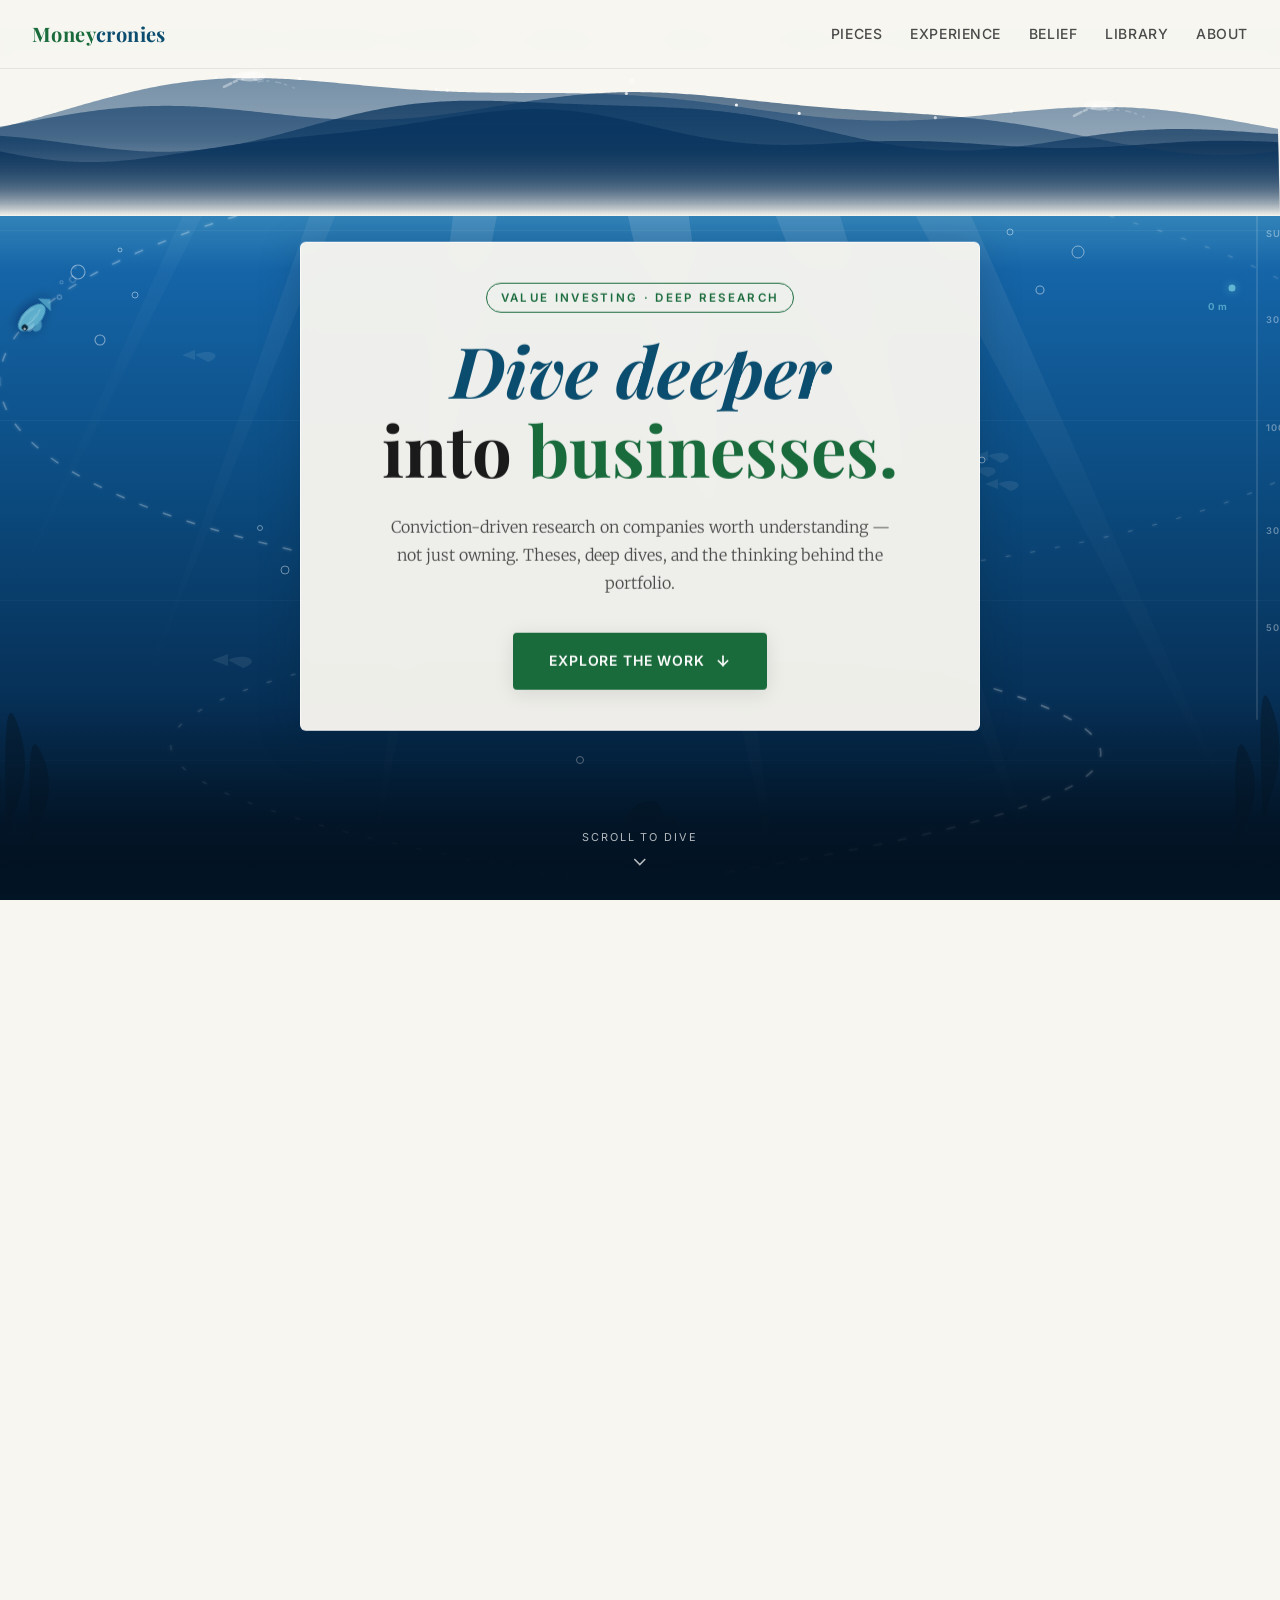
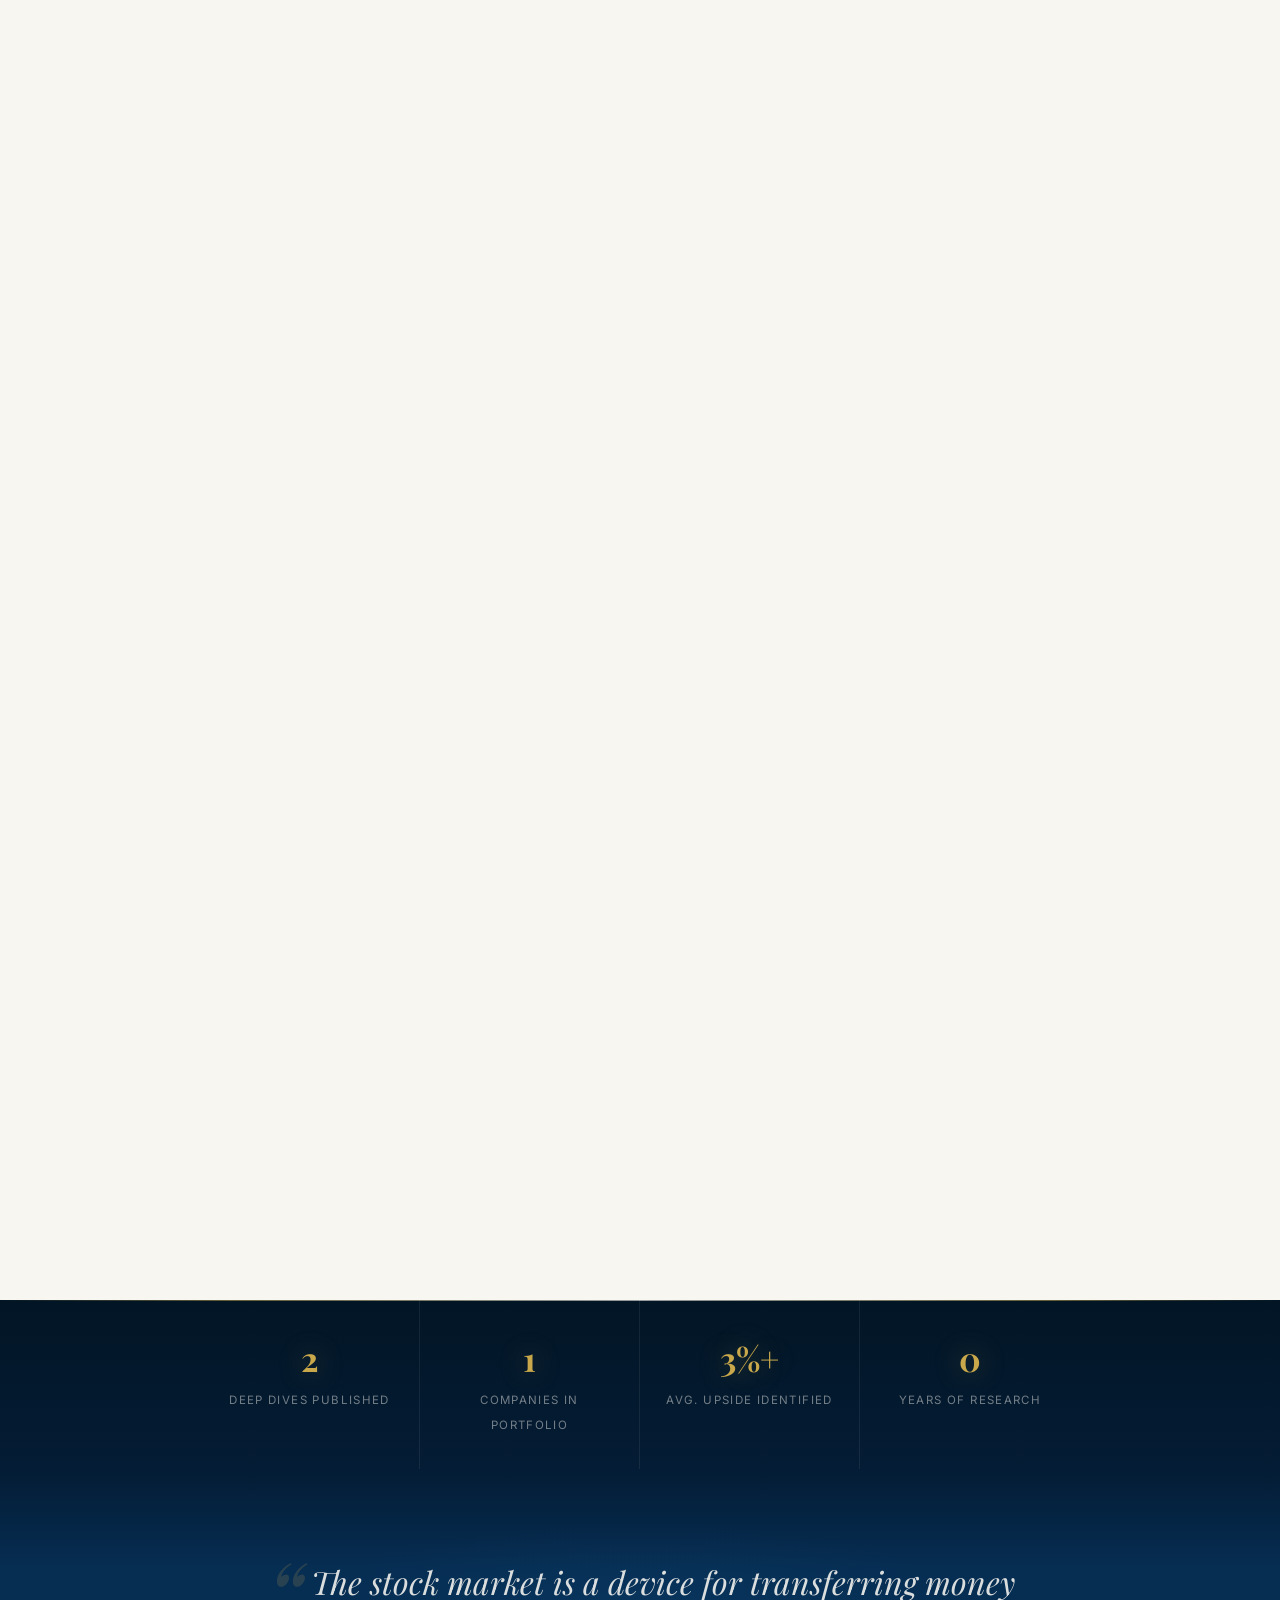
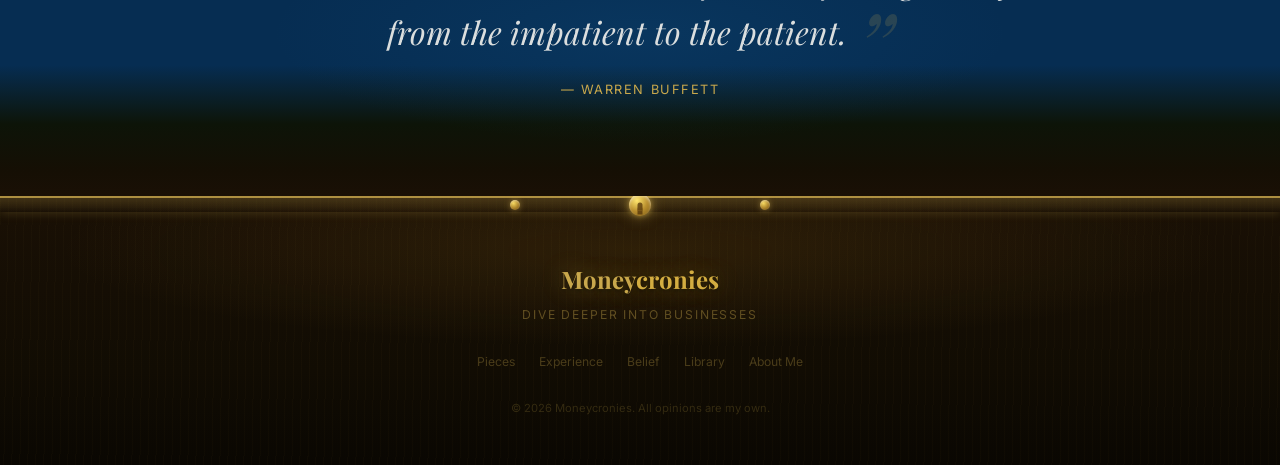
==== commit 12f129a4: "feat: replace SVG wave with canvas-based organic ocean (v17) Rewrites the fixed wave bar from SMIL-a" ====
--- a/index.html
+++ b/index.html
@@ -5,7 +5,7 @@
   <meta name="viewport" content="width=device-width, initial-scale=1.0" />
   <title>Moneycronies — Dive Deeper Into Businesses</title>
   <meta name="description" content="Value investing research, deep-dive analyses, and stock theses by an MBA student turned investor." />
-  <link rel="stylesheet" href="styles/main.css?v=16" />
+  <link rel="stylesheet" href="styles/main.css?v=17" />
   <link rel="preconnect" href="https://fonts.googleapis.com" />
   <link rel="preconnect" href="https://fonts.gstatic.com" crossorigin />
 </head>
@@ -23,139 +23,9 @@
     </ul>
   </nav>
 
-  <!-- ── Fixed Wave Bar ── -->
+  <!-- ── Fixed Wave Bar — canvas-based organic ocean ── -->
   <div class="fixed-wave" aria-hidden="true">
-    <!--
-      viewBox 0 0 1440 140 · div height 140px · background: cream
-      ─────────────────────────────────────────────────────────────
-      KEY DESIGN: a static <rect> at y=36 fills ALL trough areas with
-      a navy→transparent gradient. The animated wave crests poke ABOVE
-      y=36 into the thin cream "sky". Maximum cream visible = 36px.
-      At the bottom (y=140) the gradient is 0-opacity → seamless ocean.
-      ─────────────────────────────────────────────────────────────
-    -->
-    <svg viewBox="0 0 1440 140" preserveAspectRatio="none"
-         xmlns="http://www.w3.org/2000/svg">
-      <defs>
-        <!-- One shared gradient: solid navy at y=36 (ocean surface), transparent at y=140 -->
-        <linearGradient id="seaFill" x1="0" y1="36" x2="0" y2="140"
-                        gradientUnits="userSpaceOnUse">
-          <stop offset="0%"   stop-color="#062d52" stop-opacity="1"/>
-          <stop offset="52%"  stop-color="#062d52" stop-opacity="0.88"/>
-          <stop offset="80%"  stop-color="#062d52" stop-opacity="0.34"/>
-          <stop offset="100%" stop-color="#062d52" stop-opacity="0"/>
-        </linearGradient>
-        <linearGradient id="sea2Fill" x1="0" y1="36" x2="0" y2="140"
-                        gradientUnits="userSpaceOnUse">
-          <stop offset="0%"   stop-color="#083460" stop-opacity="0.58"/>
-          <stop offset="55%"  stop-color="#083460" stop-opacity="0.44"/>
-          <stop offset="85%"  stop-color="#083460" stop-opacity="0.12"/>
-          <stop offset="100%" stop-color="#083460" stop-opacity="0"/>
-        </linearGradient>
-      </defs>
-
-      <!--
-        Static ocean base — covers the full viewport width from y=36 downward.
-        This fills every trough gap so cream only shows for ≤36px above the
-        ocean surface, regardless of where the animated wave troughs dip to.
-      -->
-      <rect x="0" y="36" width="1440" height="104" fill="url(#seaFill)"/>
-
-      <!-- ══ Wave 2 — secondary swell, left→right, 22 s ══
-           Crests at y≈22–26 (gentler, fill gaps between W1 crests) -->
-      <g>
-        <animateTransform attributeName="transform" attributeType="XML"
-          type="translate" from="-1440,0" to="0,0"
-          dur="22s" repeatCount="indefinite"/>
-        <path d="
-          M0,36
-          C100,36  240,24  280,24  C312,23  382,36  412,36
-          C482,36  576,22  612,22  C646,21  722,36  752,36
-          C822,36  914,20  952,20  C987,19  1064,36  1092,36
-          C1168,36  1272,24  1312,24  C1346,23  1432,36  1440,36
-          C1540,36  1680,24  1720,24  C1752,23  1822,36  1852,36
-          C1922,36  2016,22  2052,22  C2086,21  2162,36  2192,36
-          C2262,36  2354,20  2392,20  C2427,19  2504,36  2532,36
-          C2608,36  2712,24  2752,24  C2786,23  2872,36  2880,36
-          L2880,140 L0,140 Z"
-          fill="url(#sea2Fill)"/>
-        <!-- Subtle foam on secondary crests -->
-        <path d="
-          M248,26  C262,23  275,23  280,24  C292,24  308,29  322,36
-          M580,24  C594,21  606,21  612,22  C624,22  640,27  654,36
-          M922,22  C935,19  945,19  952,20  C964,20  980,25  994,36
-          M1280,26 C1294,23 1306,23 1312,24 C1324,24 1340,29 1354,36
-          M1688,26 C1702,23 1715,23 1720,24 C1732,24 1748,29 1762,36
-          M2020,24 C2034,21 2046,21 2052,22 C2064,22 2080,27 2094,36
-          M2362,22 C2375,19 2385,19 2392,20 C2404,20 2420,25 2434,36
-          M2720,26 C2734,23 2746,23 2752,24 C2764,24 2780,29 2794,36"
-          fill="none" stroke="rgba(255,255,255,0.26)"
-          stroke-width="1.8" stroke-dasharray="10 6 3 4"
-          stroke-linecap="round"/>
-      </g>
-
-      <!-- ══ Wave 1 — primary swell, right→left, 14 s ══
-           Asymmetric crests: steep LEFT face (~80–120 px run),
-           gentle RIGHT slope (~180–210 px run).
-           Tile edges at y=36. Crests at y=8–13 (28–27 px above surface).
-           Static rect fills all trough areas below y=36. -->
-      <g>
-        <animateTransform attributeName="transform" attributeType="XML"
-          type="translate" from="0,0" to="-1440,0"
-          dur="14s" repeatCount="indefinite"/>
-        <path d="
-          M0,36
-          C26,36  118,10  130,10  C154,10  322,36  342,36
-          C372,36  480,13  492,13  C514,13  662,36  682,36
-          C714,36  834,8   846,8   C868,8   1000,36  1022,36
-          C1058,36  1188,12  1202,12  C1220,12  1342,36  1362,36
-          C1382,36  1422,36  1440,36
-          C1466,36  1558,10  1570,10  C1594,10  1762,36  1782,36
-          C1812,36  1920,13  1932,13  C1954,13  2102,36  2122,36
-          C2154,36  2274,8   2286,8   C2308,8   2440,36  2462,36
-          C2498,36  2628,12  2642,12  C2660,12  2782,36  2802,36
-          C2822,36  2862,36  2880,36
-          L2880,140 L0,140 Z"
-          fill="url(#seaFill)"/>
-
-        <!-- Foam on the steep front face (the breaking/curling part of each crest) -->
-        <path d="
-          M88,32   C102,22  116,13  130,10  C141,9   153,11  166,20
-          M450,32  C465,22  480,14  492,13  C503,12  515,14  528,22
-          M804,32  C820,20  834,11  846,8   C857,7   868,10  882,18
-          M1160,32 C1176,22 1190,14 1202,12 C1213,11 1225,13 1240,22
-          M1528,32 C1542,22 1556,13 1570,10 C1581,9  1593,11 1606,20
-          M1890,32 C1905,22 1920,14 1932,13 C1943,12 1955,14 1968,22
-          M2244,32 C2260,20 2274,11 2286,8  C2297,7  2308,10 2322,18
-          M2600,32 C2616,22 2630,14 2642,12 C2653,11 2665,13 2680,22"
-          fill="none"
-          stroke="rgba(255,255,255,0.85)"
-          stroke-width="3.2"
-          stroke-dasharray="22 4 4 3 8 5 3 4"
-          stroke-linecap="round"/>
-
-        <!-- Foam cap at each crest tip -->
-        <ellipse cx="130"  cy="8"  rx="30" ry="6"   fill="rgba(255,255,255,0.42)"/>
-        <ellipse cx="492"  cy="11" rx="25" ry="5"   fill="rgba(255,255,255,0.34)"/>
-        <ellipse cx="846"  cy="6"  rx="34" ry="6.5" fill="rgba(255,255,255,0.46)"/>
-        <ellipse cx="1202" cy="10" rx="28" ry="5.5" fill="rgba(255,255,255,0.38)"/>
-        <ellipse cx="1570" cy="8"  rx="30" ry="6"   fill="rgba(255,255,255,0.42)"/>
-        <ellipse cx="1932" cy="11" rx="25" ry="5"   fill="rgba(255,255,255,0.34)"/>
-        <ellipse cx="2286" cy="6"  rx="34" ry="6.5" fill="rgba(255,255,255,0.46)"/>
-        <ellipse cx="2642" cy="10" rx="28" ry="5.5" fill="rgba(255,255,255,0.38)"/>
-
-        <!-- Spray droplets above the two tallest crests -->
-        <ellipse cx="128"  cy="2"  rx="14" ry="3.2" fill="rgba(255,255,255,0.26)"/>
-        <ellipse cx="133"  cy="-3" rx="7"  ry="2"   fill="rgba(255,255,255,0.16)"/>
-        <ellipse cx="844"  cy="0"  rx="16" ry="3.8" fill="rgba(255,255,255,0.24)"/>
-        <ellipse cx="849"  cy="-5" rx="8"  ry="2.2" fill="rgba(255,255,255,0.15)"/>
-        <ellipse cx="1568" cy="2"  rx="14" ry="3.2" fill="rgba(255,255,255,0.26)"/>
-        <ellipse cx="1573" cy="-3" rx="7"  ry="2"   fill="rgba(255,255,255,0.16)"/>
-        <ellipse cx="2284" cy="0"  rx="16" ry="3.8" fill="rgba(255,255,255,0.24)"/>
-        <ellipse cx="2289" cy="-5" rx="8"  ry="2.2" fill="rgba(255,255,255,0.15)"/>
-      </g>
-
-    </svg>
+    <canvas id="waveCanvas"></canvas>
   </div>
 
   <!-- ══════════════════════════════════════════════════════════
--- a/styles/main.css
+++ b/styles/main.css
@@ -97,25 +97,26 @@
 }
 .nav-links a:hover { color: var(--green); }
 
-/* Fixed wave bar */
+/* Fixed wave bar — canvas-based organic ocean */
 .fixed-wave {
   position: fixed;
   top: 56px;
   left: 0;
   right: 0;
-  height: 140px;
+  height: 160px;
   z-index: 99;
   overflow: hidden;
   pointer-events: none;
   background: var(--cream);
-  /* Cream is only ever visible for ~36px above the ocean surface baseline —
-     the static rect inside the SVG fills all trough areas so no large cream zones */
-}
-.fixed-wave svg {
+  /* Canvas is transparent above wave crests → cream shows through.
+     Canvas draws the navy ocean below the surface → fades to transparent at 160px. */
+}
+#waveCanvas {
   position: absolute;
   inset: 0;
   width: 100%;
   height: 100%;
+  display: block;
 }
 
 /* ══════════════════════════════════════════════════
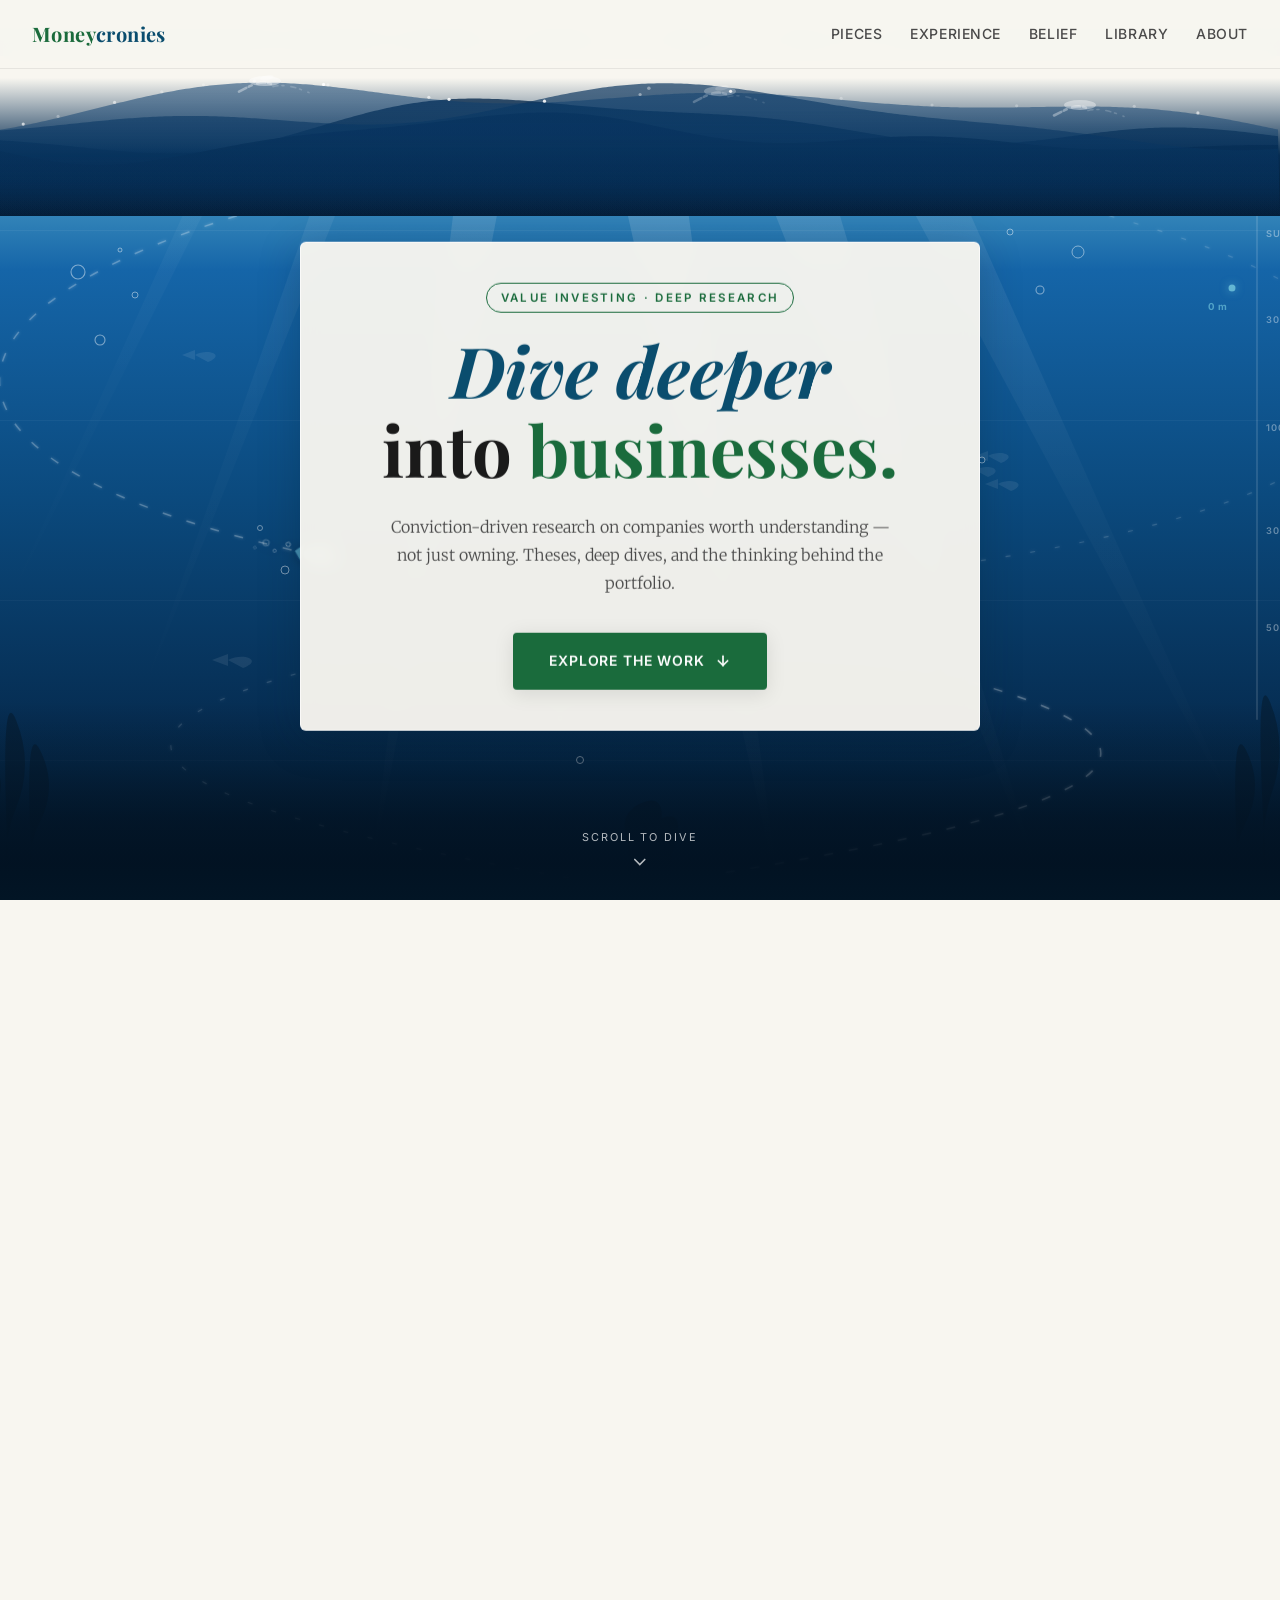
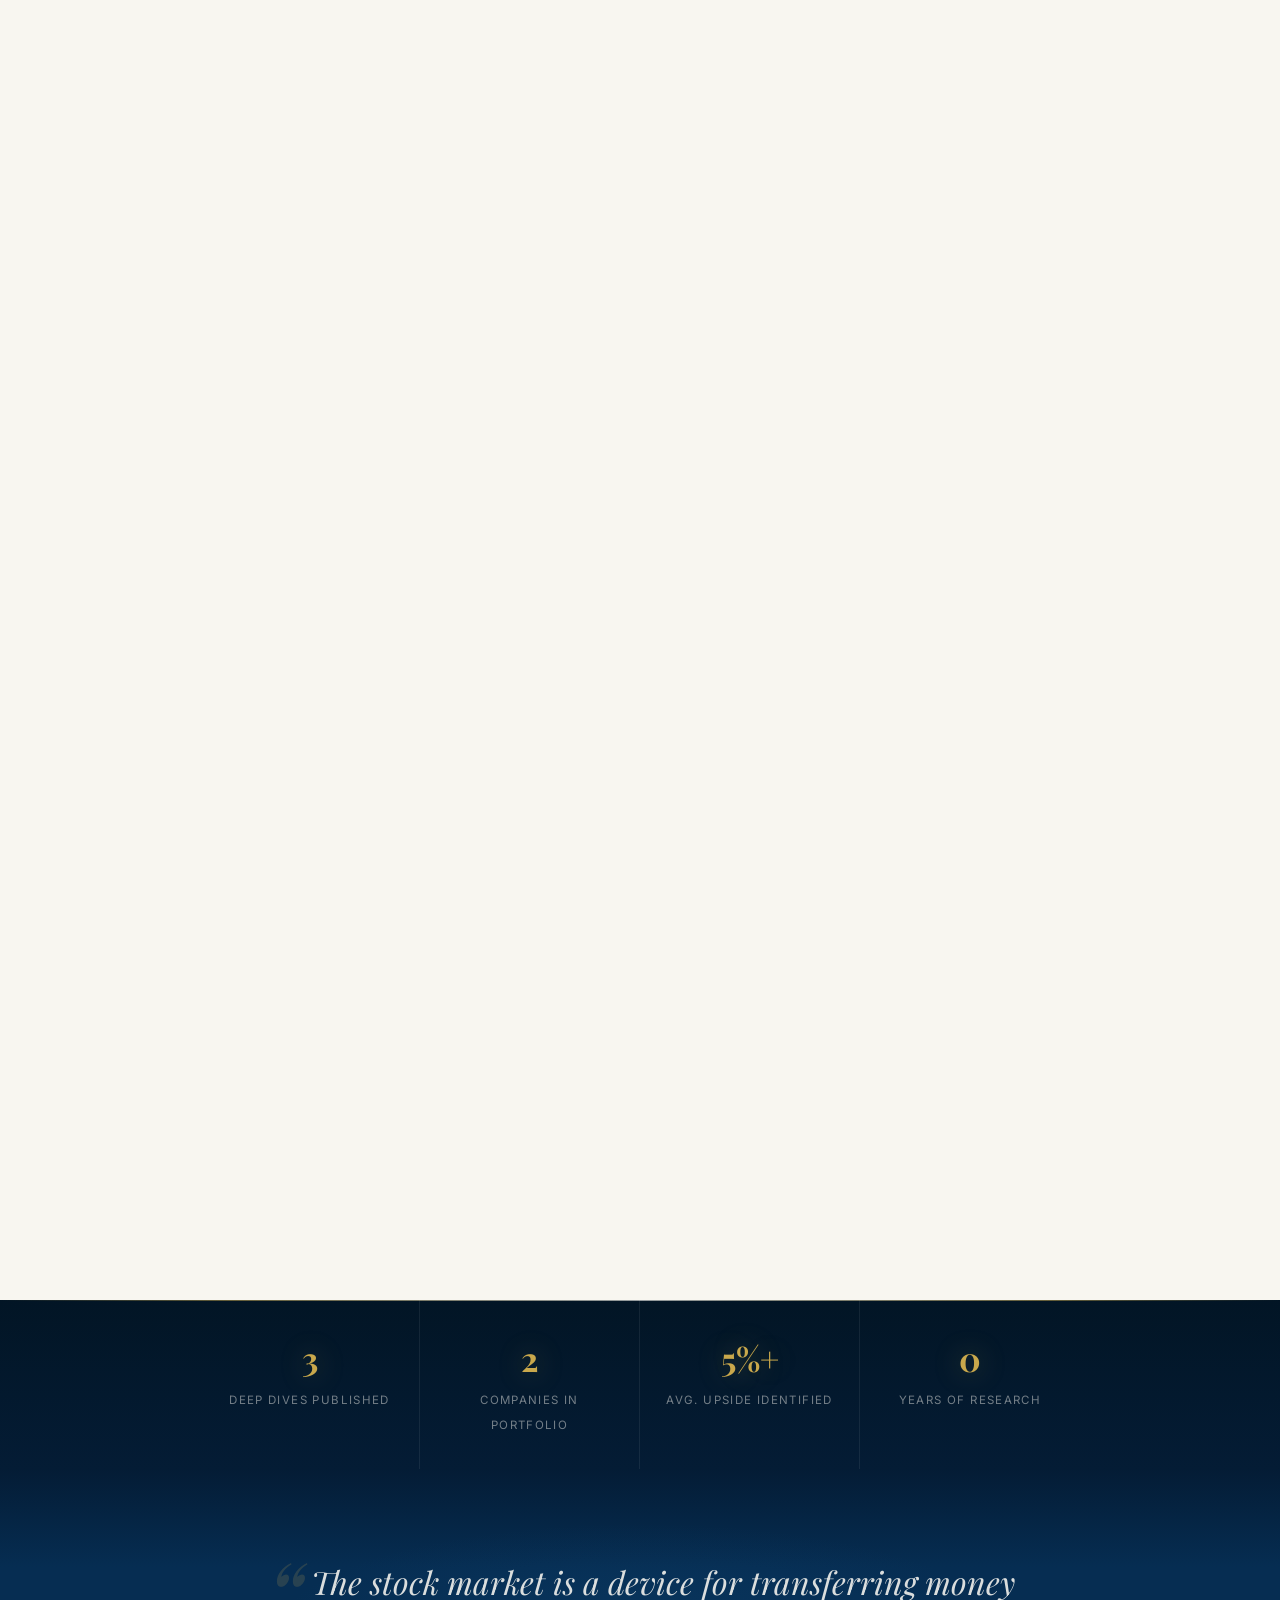
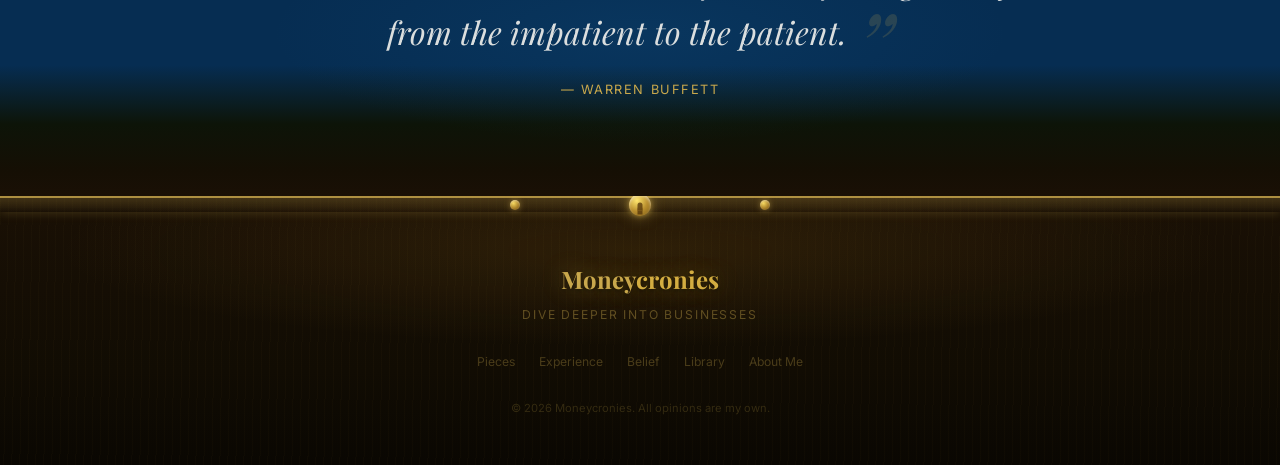
==== commit 9beef465: "fix: eliminate cream bleed at wave bar bottom (v18) The .fixed-wave div background was solid cream, " ====
--- a/index.html
+++ b/index.html
@@ -5,7 +5,7 @@
   <meta name="viewport" content="width=device-width, initial-scale=1.0" />
   <title>Moneycronies — Dive Deeper Into Businesses</title>
   <meta name="description" content="Value investing research, deep-dive analyses, and stock theses by an MBA student turned investor." />
-  <link rel="stylesheet" href="styles/main.css?v=17" />
+  <link rel="stylesheet" href="styles/main.css?v=18" />
   <link rel="preconnect" href="https://fonts.googleapis.com" />
   <link rel="preconnect" href="https://fonts.gstatic.com" crossorigin />
 </head>
--- a/styles/main.css
+++ b/styles/main.css
@@ -107,9 +107,19 @@
   z-index: 99;
   overflow: hidden;
   pointer-events: none;
-  background: var(--cream);
-  /* Canvas is transparent above wave crests → cream shows through.
-     Canvas draws the navy ocean below the surface → fades to transparent at 160px. */
+  /*
+    Gradient background: cream only at the very top (wave crests poke into it),
+    then transitions to deep navy so the bottom of the bar merges with the ocean.
+    24px ≈ max wave crest height; beyond that cream must never show.
+    The navy at the bottom exactly matches the ocean hero's surface colour.
+  */
+  background: linear-gradient(
+    to bottom,
+    var(--cream)  0px,
+    var(--cream) 22px,
+    #062d52      62%,
+    #041c35     100%
+  );
 }
 #waveCanvas {
   position: absolute;
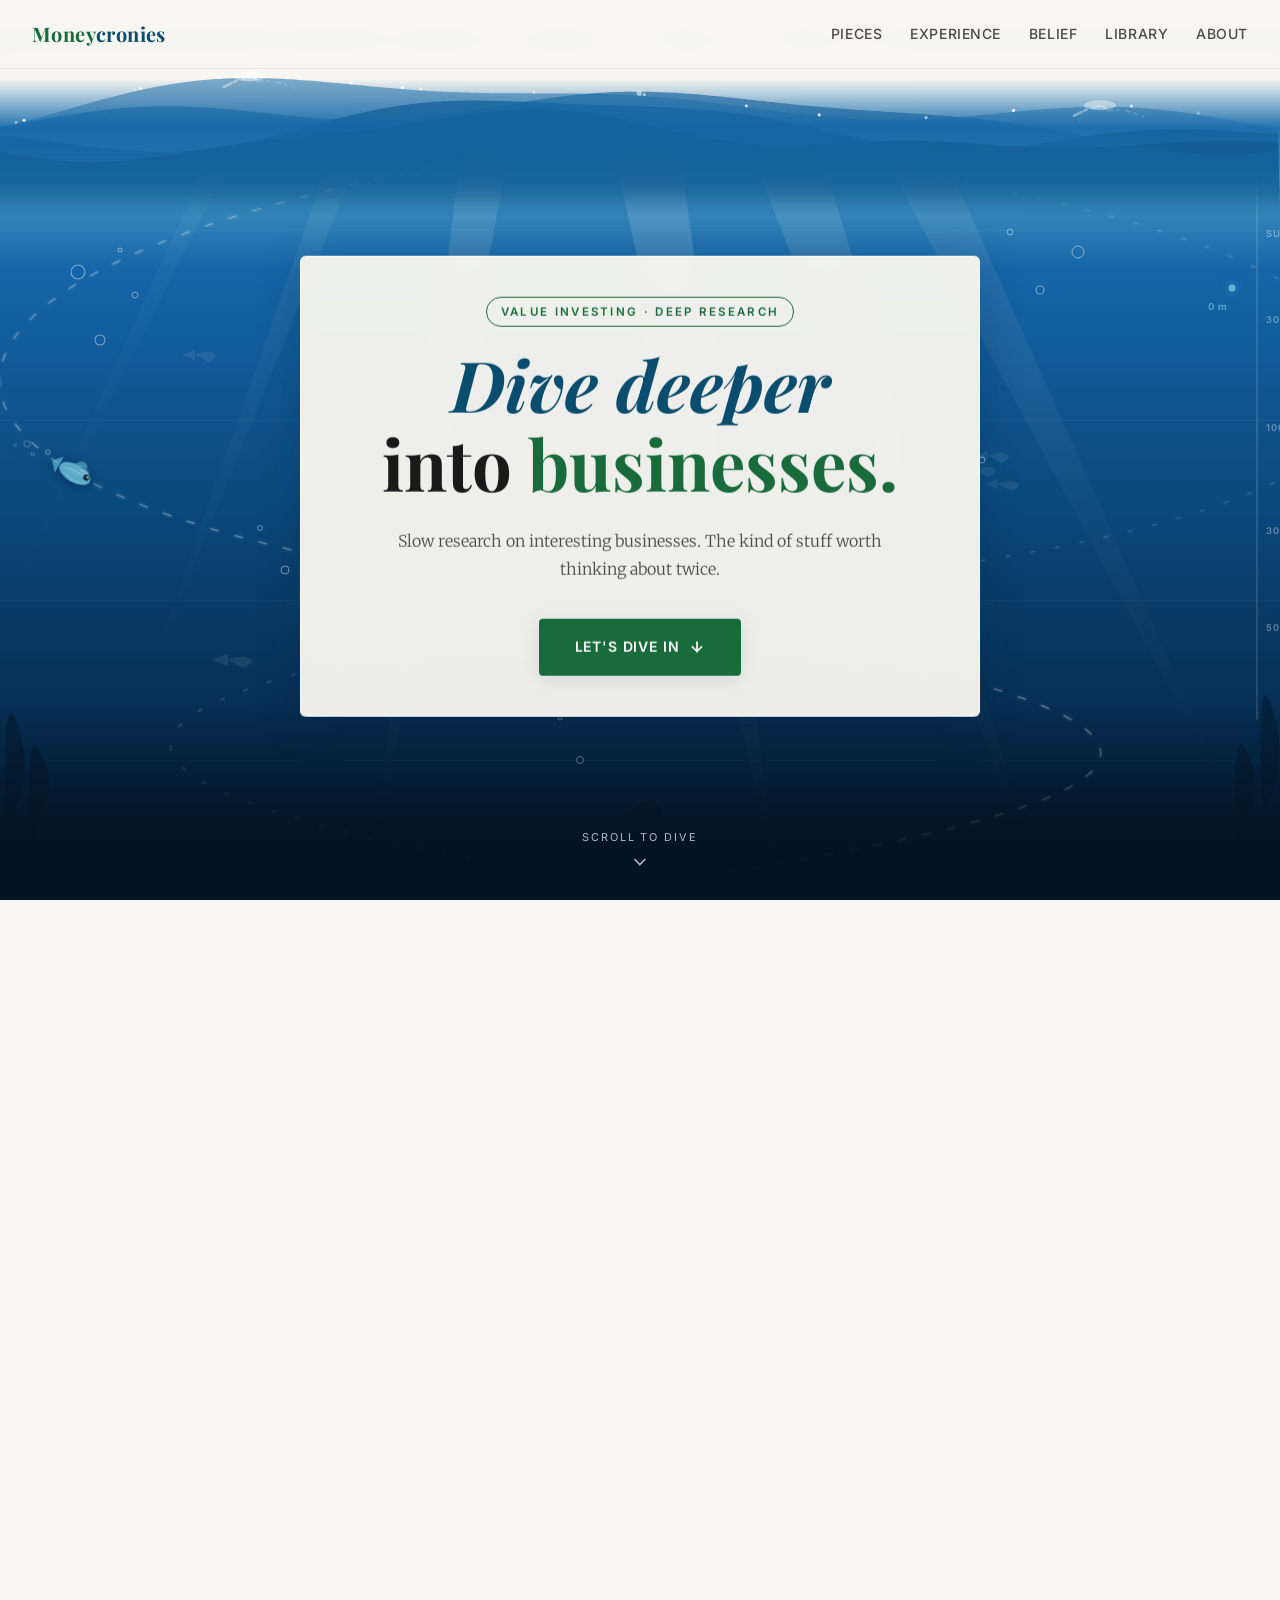
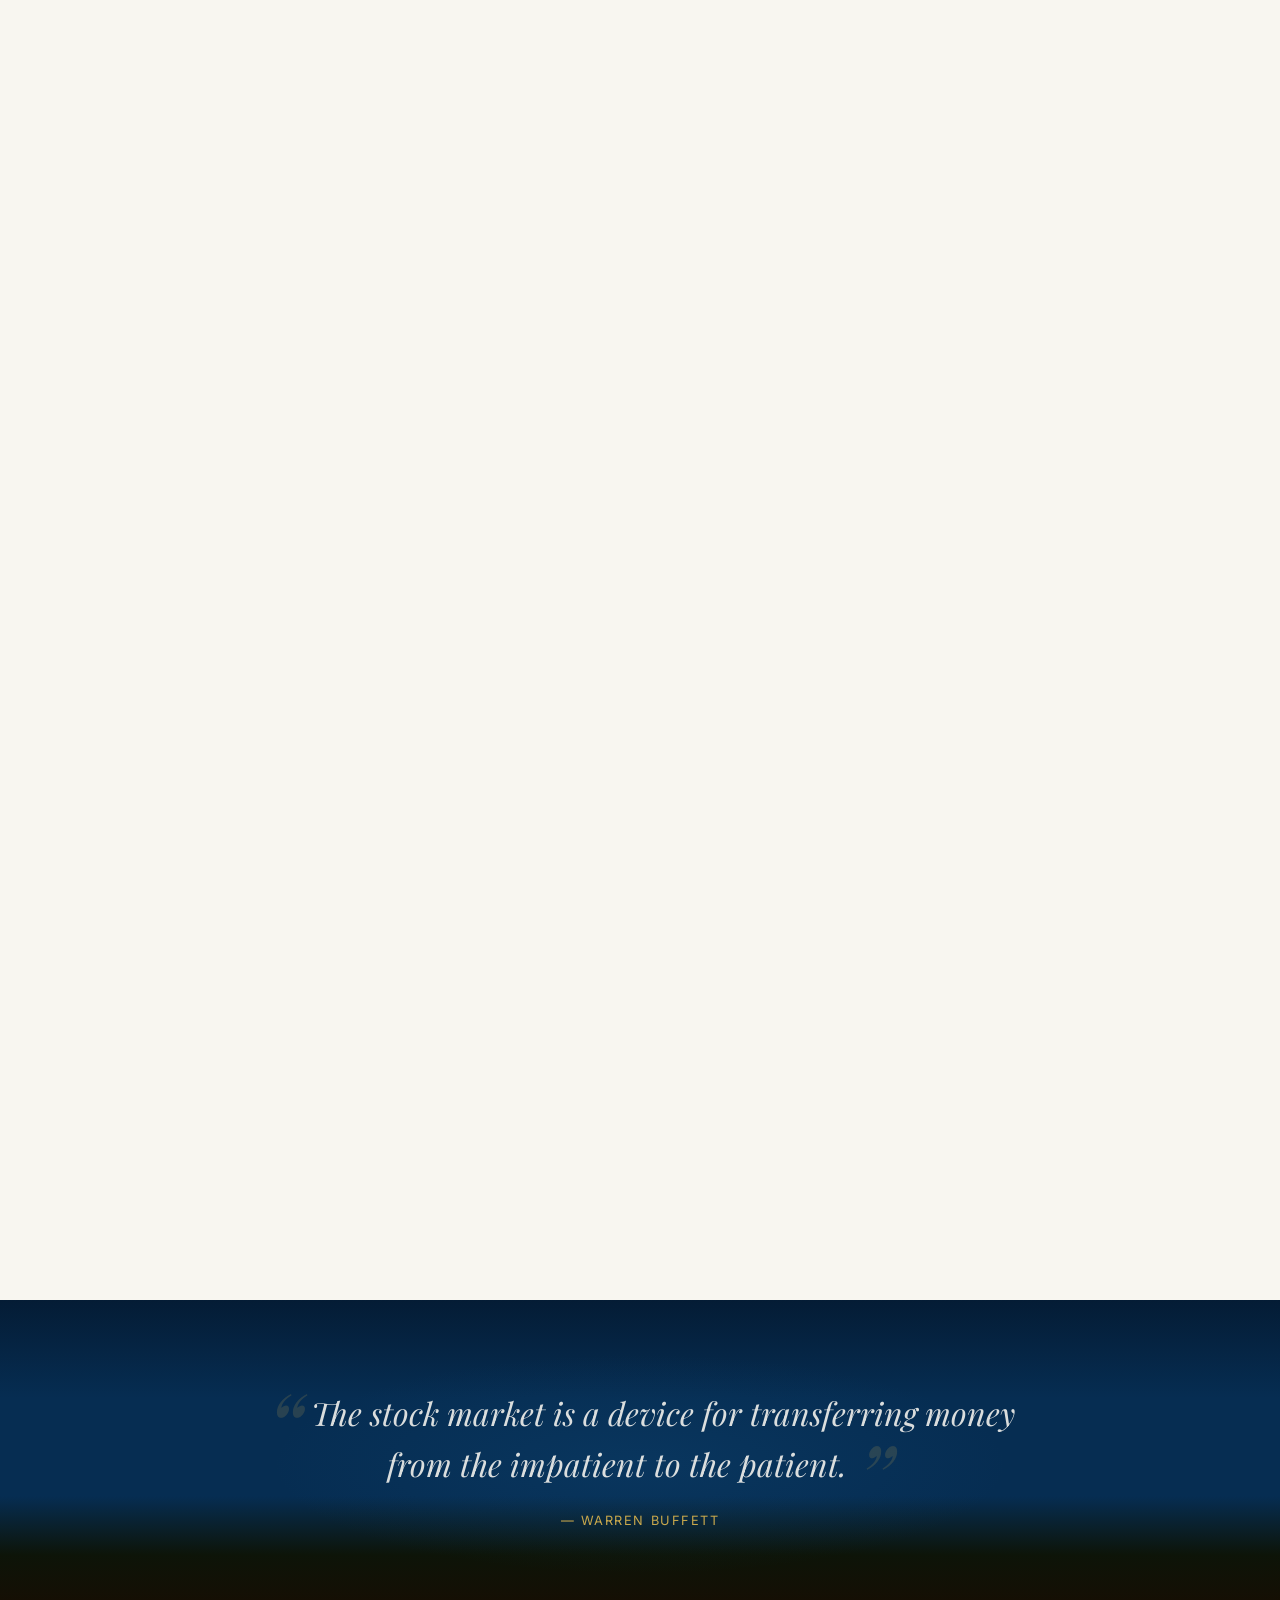
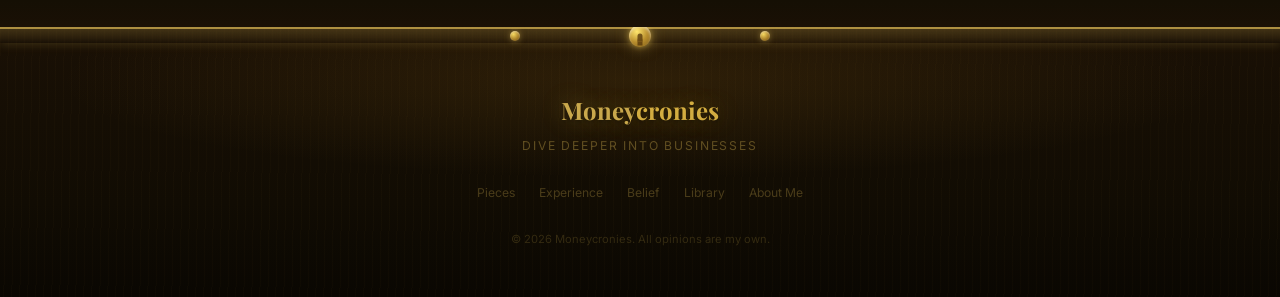
==== commit efb1faaf: "feat: rewrite hero scroll narrative with personal, friendly copy (v21) New panel arc: surface hook >" ====
--- a/index.html
+++ b/index.html
@@ -264,60 +264,35 @@
            then recede upward out of view as dive continues.
       ══════════════════════════════════════════════ -->
 
-      <!-- Panel 1 — The Framework (left) -->
+      <!-- Panel 1 — Meet Hardik (left) -->
       <div class="depth-panel dp-left" id="depthPanel1" data-threshold="0.18">
-        <div class="dp-depth-tag">30 m · The Framework</div>
-        <h3 class="dp-title">Three Questions Before Every Investment</h3>
-        <ol class="dp-list">
-          <li>Does the business possess a structural, durable advantage?</li>
-          <li>Does management allocate capital with discipline and honesty?</li>
-          <li>Am I paying a rational price relative to intrinsic value?</li>
-        </ol>
-        <p class="dp-note">If all three answers are yes, I write the thesis.</p>
-      </div>
-
-      <!-- Panel 2 — Latest Deep Dive (right) -->
+        <div class="dp-depth-tag">30 m · The Turtle</div>
+        <h3 class="dp-title">Hi, I'm Hardik.</h3>
+        <p class="dp-note">I picked a turtle as my mascot because I think patience is underrated in investing. Also turtles are cool.</p>
+      </div>
+
+      <!-- Panel 2 — The Method (right) -->
       <div class="depth-panel dp-right" id="depthPanel2" data-threshold="0.38">
-        <div class="dp-depth-tag">100 m · Latest Work</div>
-        <h3 class="dp-title">Latest Deep Dive</h3>
+        <div class="dp-depth-tag">100 m · The Method</div>
+        <h3 class="dp-title">How I think about this</h3>
         <p class="dp-excerpt">
-          A full-length analysis examining the competitive position,
-          unit economics, and long-term earnings power of a business
-          the market has mispriced.
+          I read a lot, think slowly, and try to connect dots that don't obviously belong together. Sometimes it works out.
         </p>
-        <a href="portfolio.html#pieces" class="dp-link">
-          Read the Analysis
-          <svg width="12" height="12" viewBox="0 0 24 24" fill="none"
-               stroke="currentColor" stroke-width="2.5" stroke-linecap="round">
-            <line x1="5" y1="12" x2="19" y2="12"/>
-            <polyline points="12 5 19 12 12 19"/>
-          </svg>
-        </a>
-      </div>
-
-      <!-- Panel 3 — Conviction (left) -->
+      </div>
+
+      <!-- Panel 3 — Going Deeper (left) -->
       <div class="depth-panel dp-left" id="depthPanel3" data-threshold="0.58">
-        <div class="dp-depth-tag">300 m · Conviction</div>
-        <blockquote class="dp-quote">
-          "The best businesses are the ones that keep getting better."
-          <cite>— Charlie Munger</cite>
-        </blockquote>
-        <p class="dp-note">
-          I look for compounding machines — businesses that reinvest
-          at high returns and widen their moat with every passing year.
-        </p>
-      </div>
-
-      <!-- Panel 4 — CTA (centre) -->
+        <div class="dp-depth-tag">300 m · Going Deeper</div>
+        <p class="dp-note">The good stuff is usually buried. That's kind of the point.</p>
+        <p class="dp-note">Every piece I write started as something I couldn't stop thinking about.</p>
+      </div>
+
+      <!-- Panel 4 — The Treasure (centre) -->
       <div class="depth-panel dp-centre" id="depthPanel4" data-threshold="0.76">
-        <div class="dp-depth-tag">500 m · The Full Portfolio</div>
-        <h3 class="dp-title">You've Reached the Bottom.</h3>
-        <p class="dp-note">
-          Every position in my portfolio has a written thesis behind it.
-          Explore the deep dives, the reasoning, and the conviction.
-        </p>
+        <div class="dp-depth-tag">500 m · The Treasure</div>
+        <h3 class="dp-title">Here's what I've dug up.</h3>
         <a href="portfolio.html" class="dp-cta-btn">
-          Explore the Work
+          Open the chest
           <svg width="14" height="14" viewBox="0 0 24 24" fill="none"
                stroke="currentColor" stroke-width="2.5" stroke-linecap="round">
             <line x1="12" y1="5" x2="12" y2="19"/>
@@ -350,12 +325,10 @@
           into <span class="accent">businesses.</span>
         </h1>
         <p class="hero-sub">
-          Conviction-driven research on companies worth understanding —
-          not just owning. Theses, deep dives, and the thinking
-          behind the portfolio.
+          Slow research on interesting businesses. The kind of stuff worth thinking about twice.
         </p>
         <a href="portfolio.html" class="btn-primary">
-          Explore the Work
+          Let's dive in
           <svg width="16" height="16" viewBox="0 0 24 24" fill="none"
                stroke="currentColor" stroke-width="2.5" stroke-linecap="round">
             <line x1="12" y1="5" x2="12" y2="19"/>
@@ -376,25 +349,6 @@
     </div><!-- /.hero-sticky -->
   </div><!-- /.hero-scroll-wrapper -->
 
-  <!-- ── Stats Bar ── -->
-  <div class="stats-bar" role="region" aria-label="Quick stats">
-    <div class="stat-item reveal">
-      <span class="stat-num" data-count="12">0</span>
-      <span class="stat-label">Deep Dives Published</span>
-    </div>
-    <div class="stat-item reveal reveal-delay-1">
-      <span class="stat-num" data-count="8">0</span>
-      <span class="stat-label">Companies in Portfolio</span>
-    </div>
-    <div class="stat-item reveal reveal-delay-2">
-      <span class="stat-num" data-suffix="%+" data-count="18">0</span>
-      <span class="stat-label">Avg. Upside Identified</span>
-    </div>
-    <div class="stat-item reveal reveal-delay-3">
-      <span class="stat-num" data-count="3">0</span>
-      <span class="stat-label">Years of Research</span>
-    </div>
-  </div>
 
   <!-- ── Teaser Quote ── -->
   <section class="teaser-quote" aria-label="Philosophy">
--- a/styles/main.css
+++ b/styles/main.css
@@ -108,17 +108,17 @@
   overflow: hidden;
   pointer-events: none;
   /*
-    Gradient background: cream only at the very top (wave crests poke into it),
-    then transitions to deep navy so the bottom of the bar merges with the ocean.
-    24px ≈ max wave crest height; beyond that cream must never show.
-    The navy at the bottom exactly matches the ocean hero's surface colour.
+    Cream at the very top covers the gap above wave crests.
+    Below that, fade fully to transparent so the ocean SVG behind
+    shows through — eliminating any visible seam at the bar's bottom edge.
   */
   background: linear-gradient(
     to bottom,
-    var(--cream)  0px,
-    var(--cream) 22px,
-    #062d52      62%,
-    #041c35     100%
+    var(--cream)             0px,
+    var(--cream)            22px,
+    rgba(21,101,168,0.85)   45%,
+    rgba(21,101,168,0.20)   80%,
+    transparent            100%
   );
 }
 #waveCanvas {
